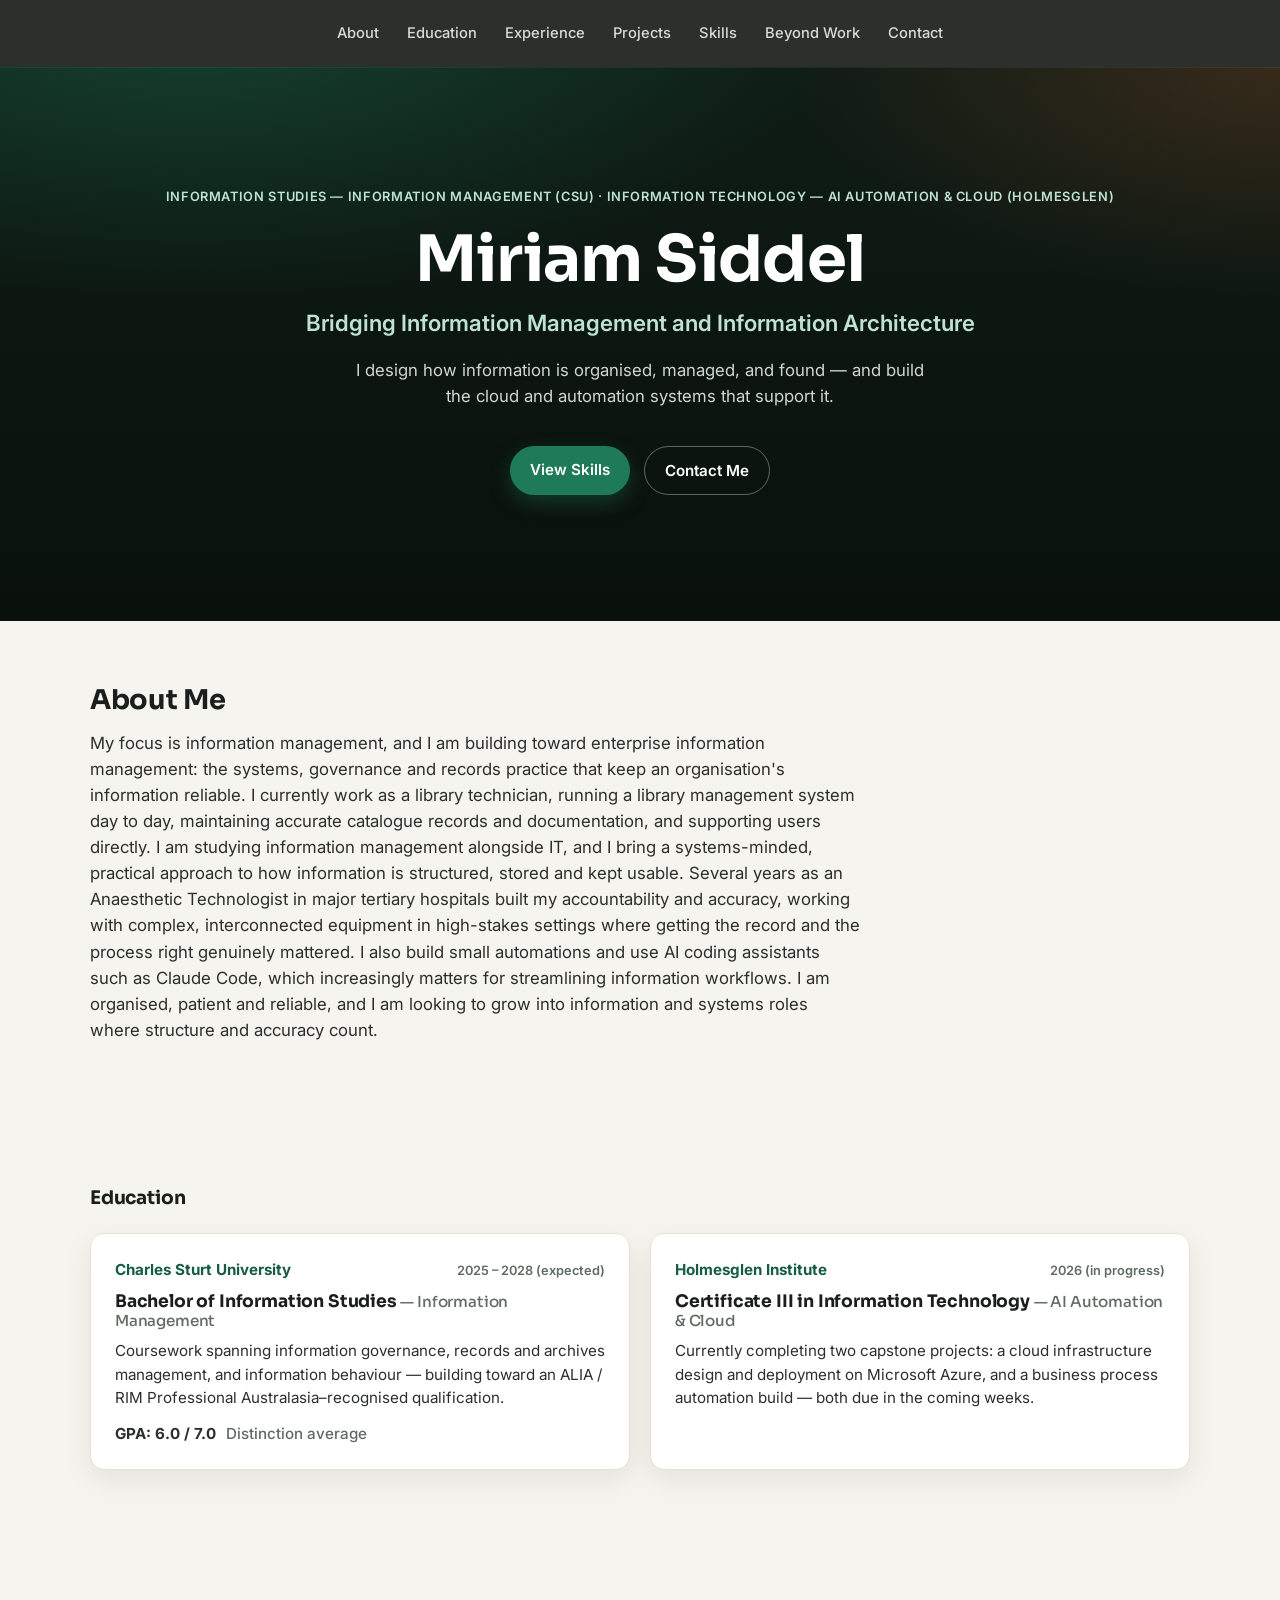
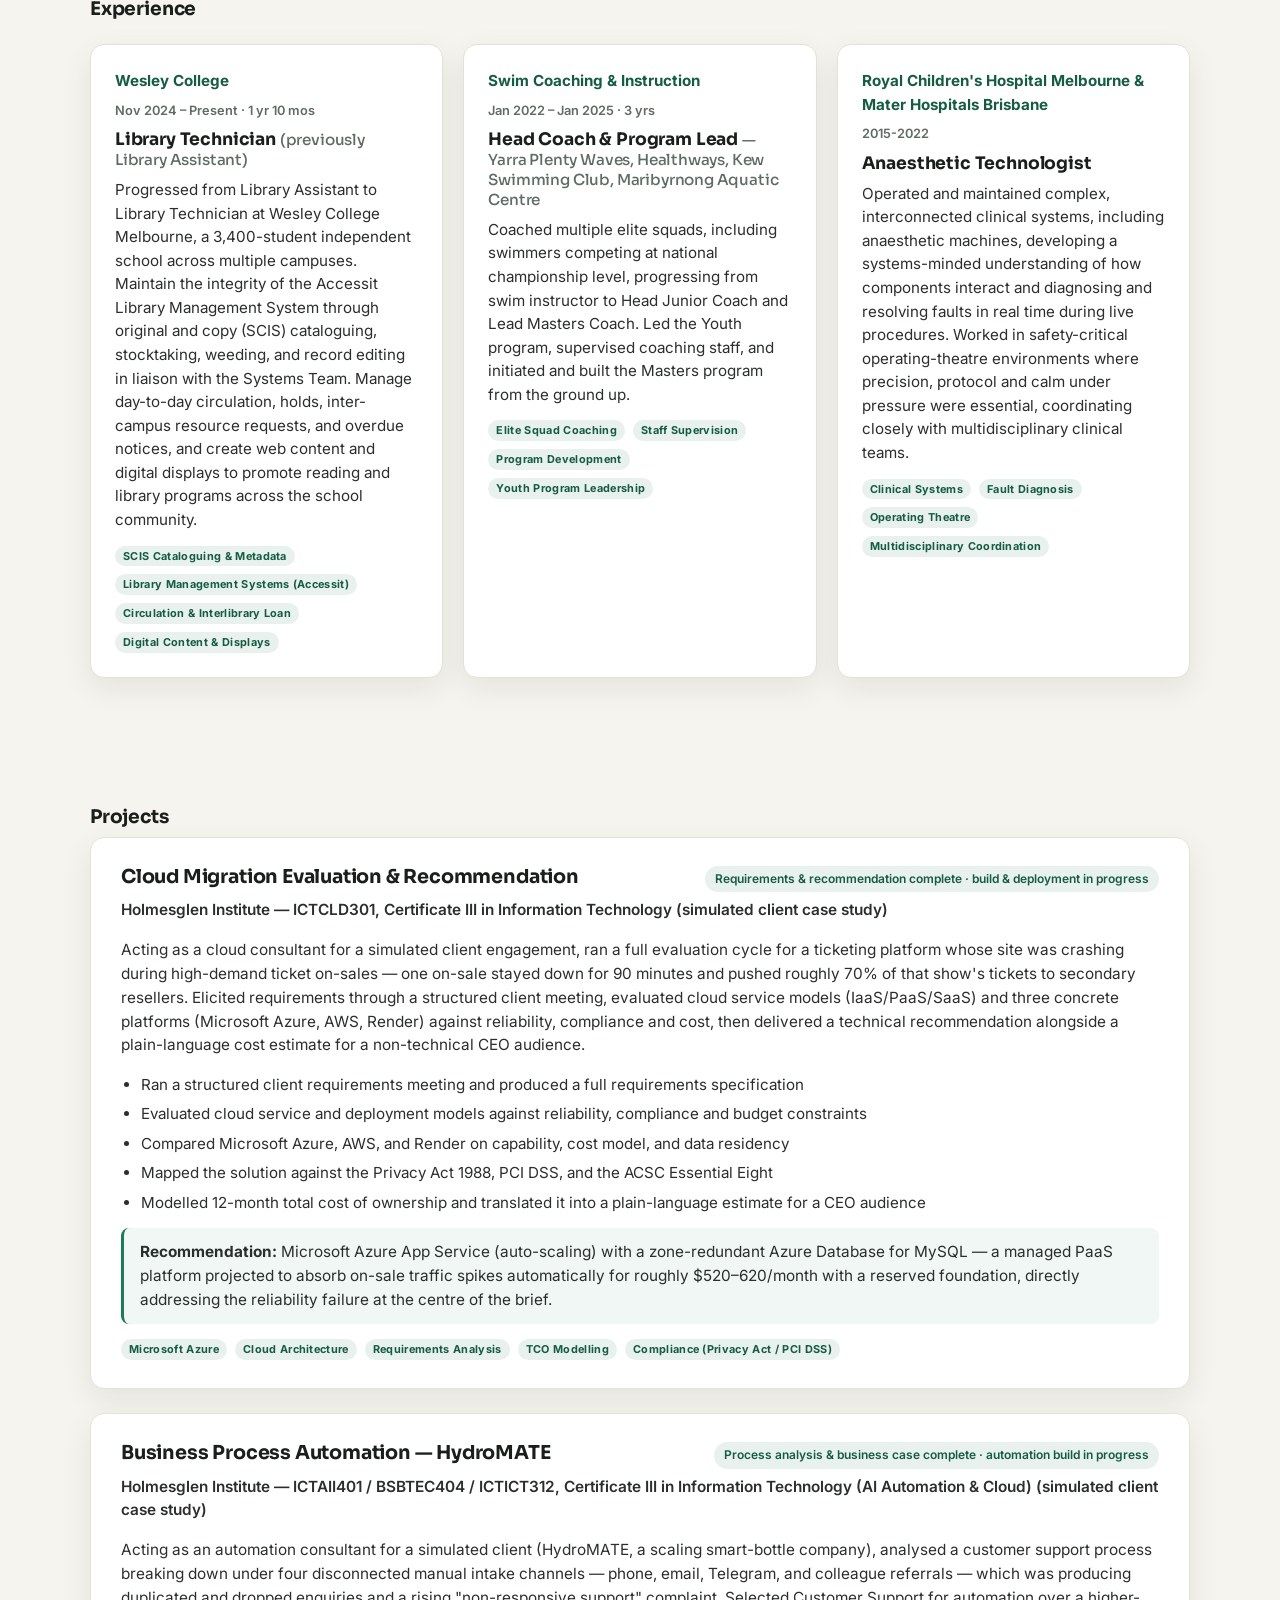
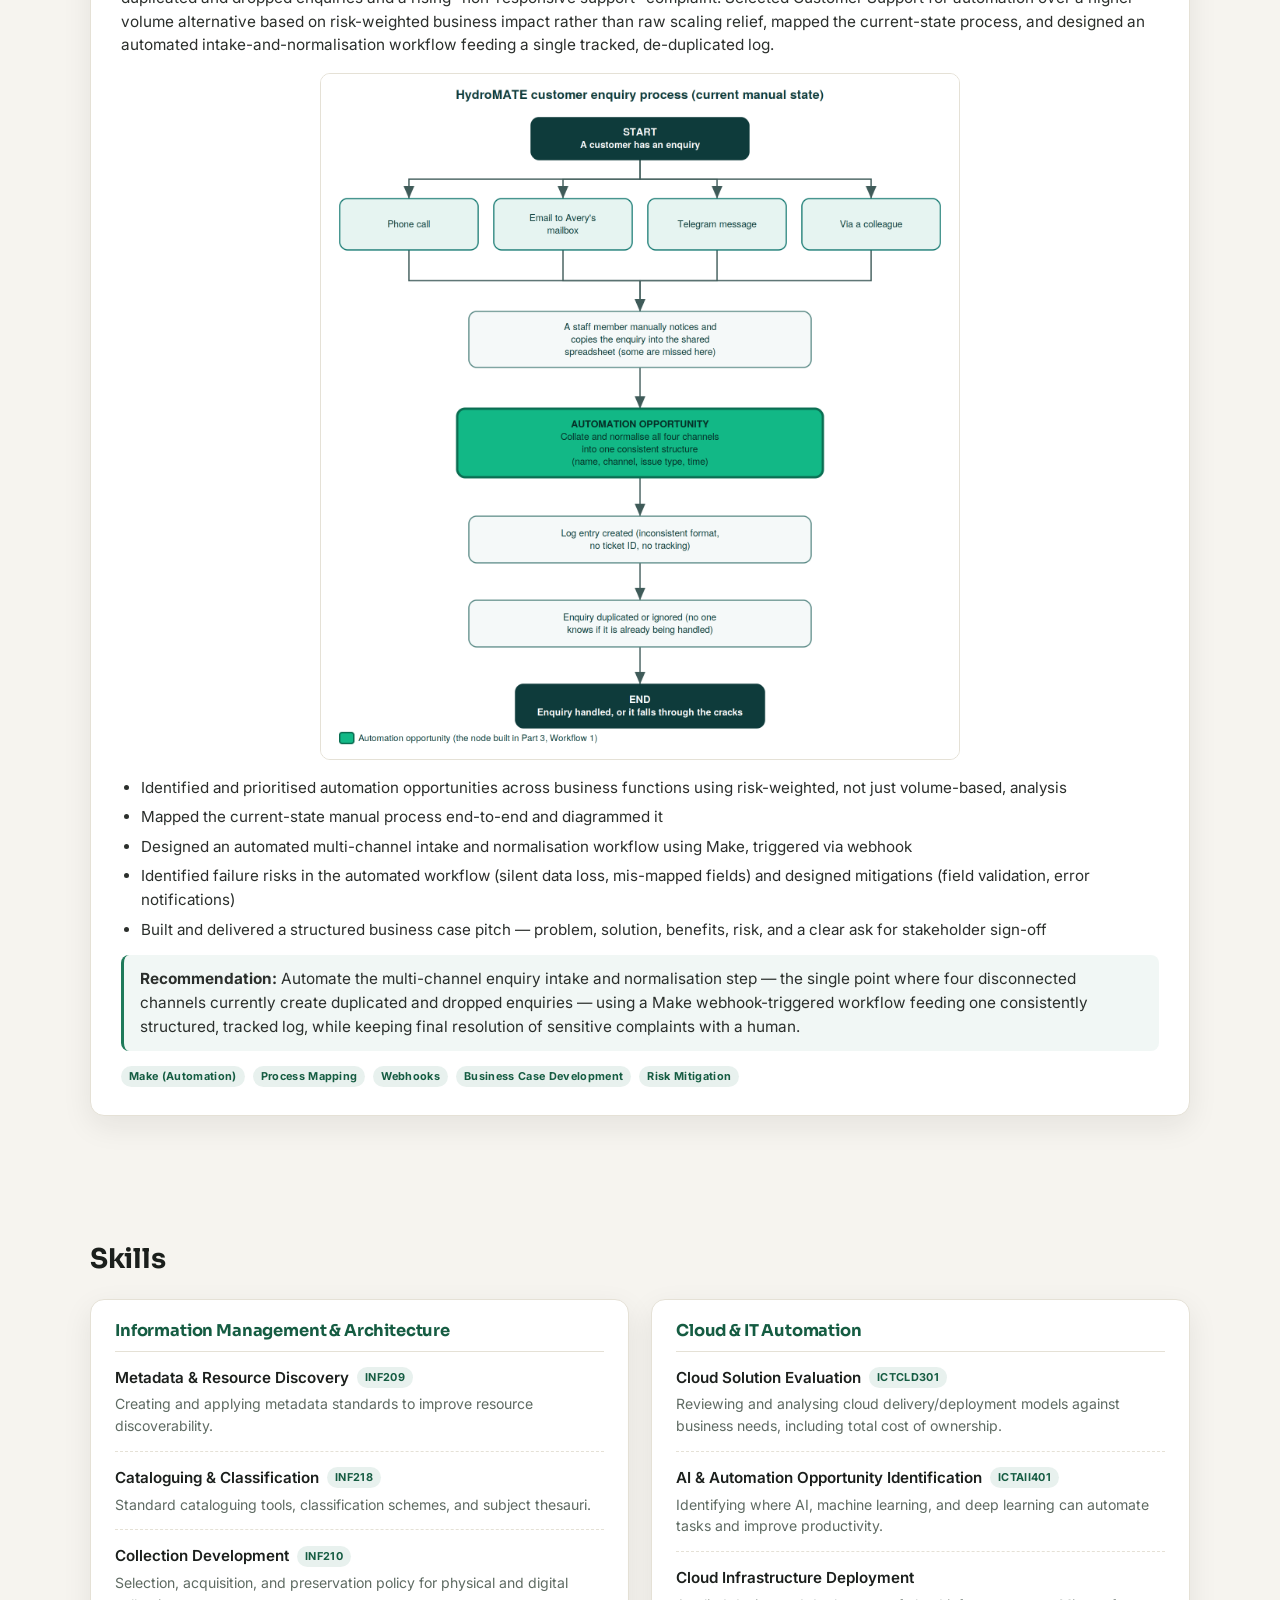
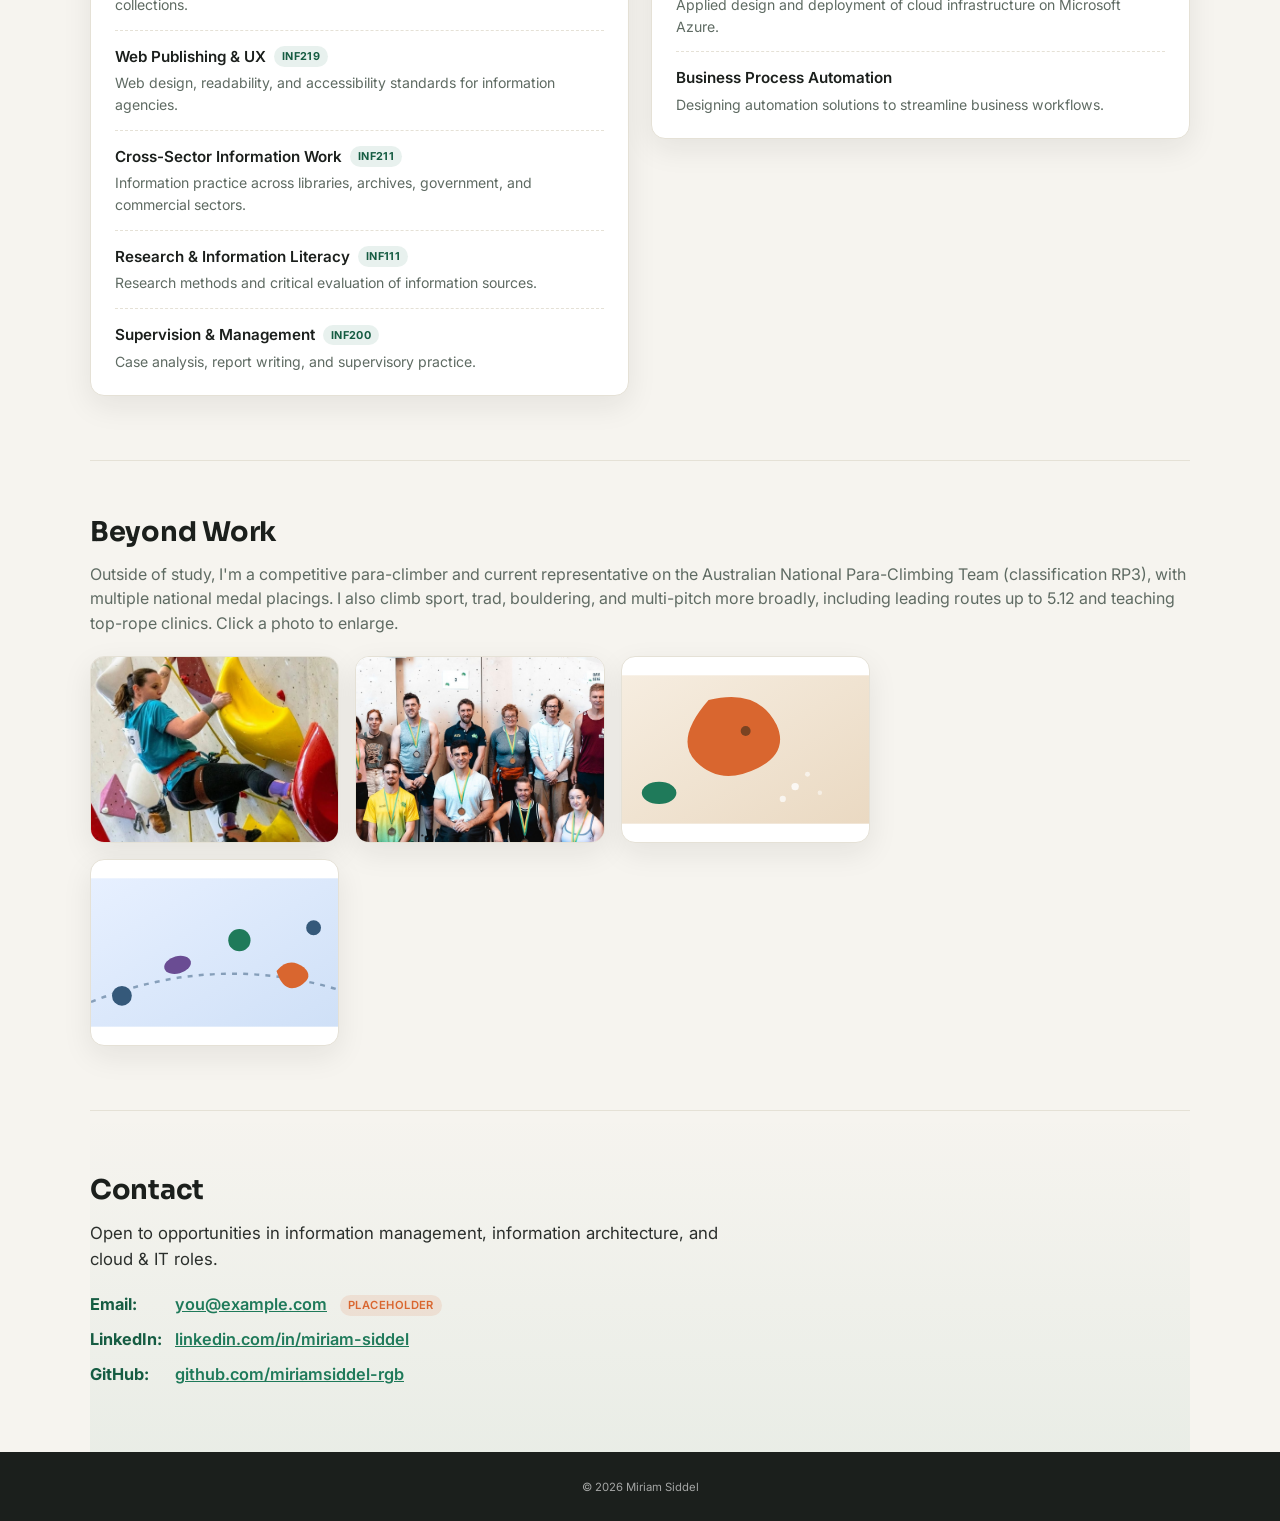
==== im/index.html @ 6bdd6240 "Redesign Skills section into a card/column layout Shared CSS (assets/styles.css) change, applied aut" ====
<!doctype html>
<html lang="en">
<head>
  <meta charset="utf-8" />
  <meta name="viewport" content="width=device-width,initial-scale=1" />
  <meta name="description" content="Miriam Siddel — Information Management and Cloud & AI Automation. Bridging information architecture with cloud and automation systems." />
  <title>Miriam Siddel — Information Management & Cloud/AI</title>
  <link rel="preconnect" href="https://fonts.googleapis.com">
  <link rel="preconnect" href="https://fonts.gstatic.com" crossorigin>
  <link href="https://fonts.googleapis.com/css2?family=Inter:wght@400;500;600;700&family=Sora:wght@600;700&display=swap" rel="stylesheet">
  <link rel="stylesheet" href="../assets/styles.css">
</head>
<body>
  <header class="site-header">
    <div class="container">
      <nav class="nav">
        <a href="#about">About</a>
        <a href="#education">Education</a>
        <a href="#experience">Experience</a>
        <a href="#projects">Projects</a>
        <a href="#skills">Skills</a>
        <a href="#beyond-work">Beyond Work</a>
        <a href="#contact">Contact</a>
      </nav>
    </div>
  </header>

  <main>
    <section class="hero">
      <div class="container hero-inner">
        <span class="eyebrow">Information Studies — Information Management (CSU) · Information Technology — AI Automation & Cloud (Holmesglen)</span>
        <h1 class="hero-name">Miriam Siddel</h1>
        <p class="hero-tagline">Bridging Information Management and Information Architecture</p>
        <p class="hero-desc">I design how information is organised, managed, and found — and build the cloud and automation systems that support it.</p>
        <p class="cta-row">
          <a class="btn" href="#skills">View Skills</a>
          <a class="btn ghost" href="#contact">Contact Me</a>
        </p>
      </div>
    </section>

    <section id="about" class="container about">
      <h3>About Me</h3>
      <p>My focus is information management, and I am building toward enterprise information management: the systems, governance and records practice that keep an organisation's information reliable. I currently work as a library technician, running a library management system day to day, maintaining accurate catalogue records and documentation, and supporting users directly. I am studying information management alongside IT, and I bring a systems-minded, practical approach to how information is structured, stored and kept usable. Several years as an Anaesthetic Technologist in major tertiary hospitals built my accountability and accuracy, working with complex, interconnected equipment in high-stakes settings where getting the record and the process right genuinely mattered. I also build small automations and use AI coding assistants such as Claude Code, which increasingly matters for streamlining information workflows. I am organised, patient and reliable, and I am looking to grow into information and systems roles where structure and accuracy count.</p>
    </section>

    <section id="education" class="container education">
      <h3>Education</h3>
      <div class="education-grid">
        <article class="edu-card">
          <div class="edu-meta">
            <span class="edu-org">Charles Sturt University</span>
            <span class="edu-dates">2025 – 2028 (expected)</span>
          </div>
          <h4>Bachelor of Information Studies <span class="edu-spec">— Information Management</span></h4>
          <p>Coursework spanning information governance, records and archives management, and information behaviour — building toward an ALIA / RIM Professional Australasia–recognised qualification.</p>
          <p class="edu-gpa">GPA: 6.0 / 7.0 <span class="edu-gpa-label">Distinction average</span></p>
        </article>
        <article class="edu-card">
          <div class="edu-meta">
            <span class="edu-org">Holmesglen Institute</span>
            <span class="edu-dates">2026 (in progress)</span>
          </div>
          <h4>Certificate III in Information Technology <span class="edu-spec">— AI Automation & Cloud</span></h4>
          <p>Currently completing two capstone projects: a cloud infrastructure design and deployment on Microsoft Azure, and a business process automation build — both due in the coming weeks.</p>
        </article>
      </div>
    </section>

    <section id="experience" class="container experience">
      <h3>Experience</h3>
      <div class="education-grid">
        <article class="edu-card">
          <div class="edu-meta">
            <span class="edu-org">Wesley College</span>
            <span class="edu-dates">Nov 2024 – Present · 1 yr 10 mos</span>
          </div>
          <h4>Library Technician <span class="edu-spec">(previously Library Assistant)</span></h4>
          <p>Progressed from Library Assistant to Library Technician at Wesley College Melbourne, a 3,400-student independent school across multiple campuses. Maintain the integrity of the Accessit Library Management System through original and copy (SCIS) cataloguing, stocktaking, weeding, and record editing in liaison with the Systems Team. Manage day-to-day circulation, holds, inter-campus resource requests, and overdue notices, and create web content and digital displays to promote reading and library programs across the school community.</p>
          <div class="exp-tags">
            <span class="unit-tag">SCIS Cataloguing & Metadata</span>
            <span class="unit-tag">Library Management Systems (Accessit)</span>
            <span class="unit-tag">Circulation & Interlibrary Loan</span>
            <span class="unit-tag">Digital Content & Displays</span>
          </div>
        </article>
        <article class="edu-card">
          <div class="edu-meta">
            <span class="edu-org">Swim Coaching & Instruction</span>
            <span class="edu-dates">Jan 2022 – Jan 2025 · 3 yrs</span>
          </div>
          <h4>Head Coach & Program Lead <span class="edu-spec">— Yarra Plenty Waves, Healthways, Kew Swimming Club, Maribyrnong Aquatic Centre</span></h4>
          <p>Coached multiple elite squads, including swimmers competing at national championship level, progressing from swim instructor to Head Junior Coach and Lead Masters Coach. Led the Youth program, supervised coaching staff, and initiated and built the Masters program from the ground up.</p>
          <div class="exp-tags">
            <span class="unit-tag">Elite Squad Coaching</span>
            <span class="unit-tag">Staff Supervision</span>
            <span class="unit-tag">Program Development</span>
            <span class="unit-tag">Youth Program Leadership</span>
          </div>
        </article>
        <article class="edu-card">
          <div class="edu-meta">
            <span class="edu-org">Royal Children's Hospital Melbourne & Mater Hospitals Brisbane</span>
            <span class="edu-dates">2015-2022</span>
          </div>
          <h4>Anaesthetic Technologist</h4>
          <p>Operated and maintained complex, interconnected clinical systems, including anaesthetic machines, developing a systems-minded understanding of how components interact and diagnosing and resolving faults in real time during live procedures. Worked in safety-critical operating-theatre environments where precision, protocol and calm under pressure were essential, coordinating closely with multidisciplinary clinical teams.</p>
          <div class="exp-tags">
            <span class="unit-tag">Clinical Systems</span>
            <span class="unit-tag">Fault Diagnosis</span>
            <span class="unit-tag">Operating Theatre</span>
            <span class="unit-tag">Multidisciplinary Coordination</span>
          </div>
        </article>
      </div>
    </section>

    <section id="projects" class="container projects">
      <h3>Projects</h3>
      <div class="project-card">
        <div class="project-header">
          <h4>Cloud Migration Evaluation & Recommendation</h4>
          <span class="project-status">Requirements & recommendation complete · build & deployment in progress</span>
        </div>
        <p class="project-context">Holmesglen Institute — ICTCLD301, Certificate III in Information Technology (simulated client case study)</p>
        <p>Acting as a cloud consultant for a simulated client engagement, ran a full evaluation cycle for a ticketing platform whose site was crashing during high-demand ticket on-sales — one on-sale stayed down for 90 minutes and pushed roughly 70% of that show's tickets to secondary resellers. Elicited requirements through a structured client meeting, evaluated cloud service models (IaaS/PaaS/SaaS) and three concrete platforms (Microsoft Azure, AWS, Render) against reliability, compliance and cost, then delivered a technical recommendation alongside a plain-language cost estimate for a non-technical CEO audience.</p>
        <ul class="project-points">
          <li>Ran a structured client requirements meeting and produced a full requirements specification</li>
          <li>Evaluated cloud service and deployment models against reliability, compliance and budget constraints</li>
          <li>Compared Microsoft Azure, AWS, and Render on capability, cost model, and data residency</li>
          <li>Mapped the solution against the Privacy Act 1988, PCI DSS, and the ACSC Essential Eight</li>
          <li>Modelled 12-month total cost of ownership and translated it into a plain-language estimate for a CEO audience</li>
        </ul>
        <p class="project-outcome"><strong>Recommendation:</strong> Microsoft Azure App Service (auto-scaling) with a zone-redundant Azure Database for MySQL — a managed PaaS platform projected to absorb on-sale traffic spikes automatically for roughly $520–620/month with a reserved foundation, directly addressing the reliability failure at the centre of the brief.</p>
        <div class="exp-tags">
          <span class="unit-tag">Microsoft Azure</span>
          <span class="unit-tag">Cloud Architecture</span>
          <span class="unit-tag">Requirements Analysis</span>
          <span class="unit-tag">TCO Modelling</span>
          <span class="unit-tag">Compliance (Privacy Act / PCI DSS)</span>
        </div>
      </div>

      <div class="project-card">
        <div class="project-header">
          <h4>Business Process Automation — HydroMATE</h4>
          <span class="project-status">Process analysis & business case complete · automation build in progress</span>
        </div>
        <p class="project-context">Holmesglen Institute — ICTAII401 / BSBTEC404 / ICTICT312, Certificate III in Information Technology (AI Automation & Cloud) (simulated client case study)</p>
        <p>Acting as an automation consultant for a simulated client (HydroMATE, a scaling smart-bottle company), analysed a customer support process breaking down under four disconnected manual intake channels — phone, email, Telegram, and colleague referrals — which was producing duplicated and dropped enquiries and a rising "non-responsive support" complaint. Selected Customer Support for automation over a higher-volume alternative based on risk-weighted business impact rather than raw scaling relief, mapped the current-state process, and designed an automated intake-and-normalisation workflow feeding a single tracked, de-duplicated log.</p>
        <img src="../assets/images/hydromate-diagram.png" alt="HydroMATE customer enquiry process diagram, showing four manual intake channels converging into an automation opportunity for collating and normalising enquiries into one tracked log" class="project-diagram">
        <ul class="project-points">
          <li>Identified and prioritised automation opportunities across business functions using risk-weighted, not just volume-based, analysis</li>
          <li>Mapped the current-state manual process end-to-end and diagrammed it</li>
          <li>Designed an automated multi-channel intake and normalisation workflow using Make, triggered via webhook</li>
          <li>Identified failure risks in the automated workflow (silent data loss, mis-mapped fields) and designed mitigations (field validation, error notifications)</li>
          <li>Built and delivered a structured business case pitch — problem, solution, benefits, risk, and a clear ask for stakeholder sign-off</li>
        </ul>
        <p class="project-outcome"><strong>Recommendation:</strong> Automate the multi-channel enquiry intake and normalisation step — the single point where four disconnected channels currently create duplicated and dropped enquiries — using a Make webhook-triggered workflow feeding one consistently structured, tracked log, while keeping final resolution of sensitive complaints with a human.</p>
        <div class="exp-tags">
          <span class="unit-tag">Make (Automation)</span>
          <span class="unit-tag">Process Mapping</span>
          <span class="unit-tag">Webhooks</span>
          <span class="unit-tag">Business Case Development</span>
          <span class="unit-tag">Risk Mitigation</span>
        </div>
      </div>
    </section>

    <section id="skills" class="container skills">
      <h3>Skills</h3>

      <div class="skills-columns">
        <div class="skills-group">
          <h4>Information Management & Architecture</h4>
          <ul class="skill-grid">
            <li><strong>Metadata & Resource Discovery <span class="unit-tag">INF209</span></strong><span class="skill-desc">Creating and applying metadata standards to improve resource discoverability.</span></li>
            <li><strong>Cataloguing & Classification <span class="unit-tag">INF218</span></strong><span class="skill-desc">Standard cataloguing tools, classification schemes, and subject thesauri.</span></li>
            <li><strong>Collection Development <span class="unit-tag">INF210</span></strong><span class="skill-desc">Selection, acquisition, and preservation policy for physical and digital collections.</span></li>
            <li><strong>Web Publishing & UX <span class="unit-tag">INF219</span></strong><span class="skill-desc">Web design, readability, and accessibility standards for information agencies.</span></li>
            <li><strong>Cross-Sector Information Work <span class="unit-tag">INF211</span></strong><span class="skill-desc">Information practice across libraries, archives, government, and commercial sectors.</span></li>
            <li><strong>Research & Information Literacy <span class="unit-tag">INF111</span></strong><span class="skill-desc">Research methods and critical evaluation of information sources.</span></li>
            <li><strong>Supervision & Management <span class="unit-tag">INF200</span></strong><span class="skill-desc">Case analysis, report writing, and supervisory practice.</span></li>
          </ul>
        </div>

        <div class="skills-group">
          <h4>Cloud & IT Automation</h4>
          <ul class="skill-grid">
            <li><strong>Cloud Solution Evaluation <span class="unit-tag">ICTCLD301</span></strong><span class="skill-desc">Reviewing and analysing cloud delivery/deployment models against business needs, including total cost of ownership.</span></li>
            <li><strong>AI & Automation Opportunity Identification <span class="unit-tag">ICTAII401</span></strong><span class="skill-desc">Identifying where AI, machine learning, and deep learning can automate tasks and improve productivity.</span></li>
            <li><strong>Cloud Infrastructure Deployment</strong><span class="skill-desc">Applied design and deployment of cloud infrastructure on Microsoft Azure.</span></li>
            <li><strong>Business Process Automation</strong><span class="skill-desc">Designing automation solutions to streamline business workflows.</span></li>
          </ul>
        </div>
      </div>
    </section>

    <section id="beyond-work" class="container gallery">
      <h3>Beyond Work</h3>
      <p>Outside of study, I'm a competitive para-climber and current representative on the Australian National Para-Climbing Team (classification RP3), with multiple national medal placings. I also climb sport, trad, bouldering, and multi-pitch more broadly, including leading routes up to 5.12 and teaching top-rope clinics. Click a photo to enlarge.</p>
      <div class="grid">
        <button class="photo" data-src="../assets/images/1.jpg" aria-label="Climber reaching for a yellow hold on a competition wall">
          <svg viewBox="0 0 200 120" xmlns="http://www.w3.org/2000/svg">
            <defs><linearGradient id="g1" x1="0" y1="0" x2="1" y2="1"><stop offset="0" stop-color="#eef3ee"/><stop offset="1" stop-color="#d8e6de"/></linearGradient></defs>
            <rect width="200" height="120" fill="url(#g1)"/>
            <path d="M0 0 L60 120 M40 0 L100 120 M80 0 L140 120 M120 0 L180 120 M160 0 L200 100" stroke="#c3d3c9" stroke-width="1" opacity="0.6"/>
            <circle cx="40" cy="30" r="9" fill="#1f7a5a"/>
            <ellipse cx="90" cy="55" rx="12" ry="8" fill="#d9662f" transform="rotate(20 90 55)"/>
            <circle cx="140" cy="35" r="7" fill="#2b6b3f"/>
            <path d="M60 90 q10 -14 24 -4 q10 8 -2 16 q-14 8 -22 -12z" fill="#e0a339"/>
            <circle cx="170" cy="80" r="10" fill="#1f7a5a"/>
            <ellipse cx="30" cy="90" rx="10" ry="7" fill="#7a5a3c"/>
          </svg>
        </button>
        <button class="photo" data-src="../assets/images/2.jpg" aria-label="Group photo of medalists at a climbing competition">
          <svg viewBox="0 0 200 120" xmlns="http://www.w3.org/2000/svg">
            <defs><linearGradient id="g2" x1="0" y1="0" x2="0" y2="1"><stop offset="0" stop-color="#22201b"/><stop offset="1" stop-color="#12241c"/></linearGradient></defs>
            <rect width="200" height="120" fill="url(#g2)"/>
            <circle cx="150" cy="25" r="8" fill="#d9662f"/>
            <circle cx="60" cy="95" r="7" fill="#1f7a5a"/>
            <circle cx="120" cy="80" r="6" fill="#e0a339"/>
            <g fill="none" stroke="#f4f1ea" stroke-width="5" stroke-linecap="round" stroke-linejoin="round">
              <circle cx="95" cy="45" r="7" fill="#f4f1ea" stroke="none"/>
              <path d="M95 52 L92 72"/>
              <path d="M92 72 L78 100"/>
              <path d="M92 72 L108 92"/>
              <path d="M93 58 L150 30"/>
              <path d="M93 62 L60 95"/>
            </g>
          </svg>
        </button>
        <button class="photo" data-src="../assets/images/3.jpg" aria-label="Close-up of a climbing hold with chalk">
          <svg viewBox="0 0 200 120" xmlns="http://www.w3.org/2000/svg">
            <defs><linearGradient id="g3" x1="0" y1="0" x2="1" y2="1"><stop offset="0" stop-color="#f6ede0"/><stop offset="1" stop-color="#ead9c2"/></linearGradient></defs>
            <rect width="200" height="120" fill="url(#g3)"/>
            <path d="M70 20 q40 -10 55 20 q10 22 -15 35 q-30 15 -50 -5 q-18 -18 10 -50z" fill="#d9662f"/>
            <circle cx="100" cy="45" r="4" fill="#7a4322"/>
            <circle cx="140" cy="90" r="3" fill="#fff" opacity="0.8"/>
            <circle cx="150" cy="80" r="2" fill="#fff" opacity="0.6"/>
            <circle cx="130" cy="100" r="2.5" fill="#fff" opacity="0.7"/>
            <circle cx="160" cy="95" r="1.8" fill="#fff" opacity="0.5"/>
            <ellipse cx="30" cy="95" rx="14" ry="9" fill="#1f7a5a"/>
          </svg>
        </button>
        <button class="photo" data-src="../assets/images/4.jpg" aria-label="Overhang wall with a marked route">
          <svg viewBox="0 0 200 120" xmlns="http://www.w3.org/2000/svg">
            <defs><linearGradient id="g4" x1="0" y1="0" x2="1" y2="1"><stop offset="0" stop-color="#e7f0ff"/><stop offset="1" stop-color="#cfe0f7"/></linearGradient></defs>
            <rect width="200" height="120" fill="url(#g4)"/>
            <path d="M0 100 Q100 60 200 90" stroke="#35597a" stroke-width="2" fill="none" stroke-dasharray="4 5" opacity="0.5"/>
            <circle cx="25" cy="95" r="8" fill="#35597a"/>
            <ellipse cx="70" cy="70" rx="11" ry="7" fill="#6a4c93" transform="rotate(-15 70 70)"/>
            <circle cx="120" cy="50" r="9" fill="#1f7a5a"/>
            <path d="M150 75 q10 -12 22 -3 q9 8 -3 15 q-13 7 -19 -12z" fill="#d9662f"/>
            <circle cx="180" cy="40" r="6" fill="#35597a"/>
          </svg>
        </button>
      </div>
    </section>

    <div id="modal" class="modal" aria-hidden="true">
      <div class="modal-inner">
        <button id="modalClose" class="modal-close">×</button>
        <img id="modalImage" src="" alt="Enlarged photo">
        <div id="modalArt" class="modal-art"></div>
      </div>
    </div>

    <section id="contact" class="container contact">
      <h3>Contact</h3>
      <p>Open to opportunities in information management, information architecture, and cloud & IT roles.</p>
      <ul class="contact-list">
        <li><strong>Email:</strong> <a href="mailto:you@example.com">you@example.com</a> <span class="placeholder-tag">placeholder</span></li>
        <li><strong>LinkedIn:</strong> <a href="https://www.linkedin.com/in/miriam-siddel-939139266/" target="_blank" rel="noopener">linkedin.com/in/miriam-siddel</a></li>
        <li><strong>GitHub:</strong> <a href="https://github.com/miriamsiddel-rgb" target="_blank" rel="noopener">github.com/miriamsiddel-rgb</a></li>
      </ul>
    </section>
  </main>

  <footer class="site-footer">
    <div class="container">
      <small>© <span id="year"></span> Miriam Siddel</small>
    </div>
  </footer>

  <script src="../script.js"></script>
</body>
</html>
---- assets/styles.css ----
:root{
  --bg:#f6f4ef;
  --ink:#1b1f1c;
  --muted:#5f6b63;
  --accent:#1f7a5a;
  --accent-dark:#155c42;
  --rust:#d9662f;
  --card:#ffffff;
  --border:#e5e1d6;
  --max:1100px;
  --radius:14px;
  --shadow:0 10px 30px rgba(20,30,25,0.08);
  --shadow-lg:0 20px 50px rgba(20,30,25,0.16);
}

*{box-sizing:border-box}
html{scroll-behavior:smooth}
html,body{height:100%}
body{
  font-family:'Inter',system-ui,-apple-system,'Segoe UI',Roboto,Arial,sans-serif;
  margin:0;
  background:var(--bg);
  color:var(--ink);
  line-height:1.55;
  -webkit-font-smoothing:antialiased;
  -moz-osx-font-smoothing:grayscale;
}
h1,h2,h3,h4{font-family:'Sora','Inter',system-ui,sans-serif;line-height:1.15;letter-spacing:-0.01em;margin:0 0 .5em}
p{margin:0 0 1em}
a{color:var(--accent)}
.container{max-width:var(--max);margin:0 auto;padding:0 24px}

/* Header */
.site-header{
  position:sticky;top:0;z-index:40;
  background:rgba(27,31,28,0.92);
  backdrop-filter:blur(8px);
  box-shadow:0 1px 0 rgba(255,255,255,0.06);
}
.site-header .container{display:flex;align-items:center;justify-content:center;padding-top:14px;padding-bottom:14px;flex-wrap:wrap;gap:10px}
.nav{display:flex;flex-wrap:wrap;gap:4px;justify-content:center}
.nav a{
  color:rgba(255,255,255,0.82);text-decoration:none;
  font-size:.92rem;font-weight:500;padding:8px 12px;border-radius:8px;
  transition:background .15s ease,color .15s ease;
}
.nav a:hover{background:rgba(255,255,255,0.1);color:#fff}

/* Hero */
.hero{
  position:relative;overflow:hidden;padding:120px 0 110px;
  background-color:#12241c;
  background-image:
    radial-gradient(1100px 480px at 15% -10%, rgba(31,122,90,0.4), transparent 60%),
    radial-gradient(900px 420px at 100% 0%, rgba(217,102,47,0.2), transparent 55%),
    linear-gradient(180deg, rgba(8,12,9,0.35) 0%, rgba(8,12,9,0.8) 100%),
    url('assets/images/hero.jpg');
  background-size:cover,cover,cover,cover;
  background-position:center,center,center,center 15%;
  background-repeat:no-repeat;
}
.hero-inner{
  position:relative;z-index:2;display:flex;flex-direction:column;align-items:center;
  gap:10px;max-width:720px;margin:0 auto;text-align:center;
}
.eyebrow{
  display:inline-flex;align-items:center;gap:8px;white-space:nowrap;
  color:#bfe3d3;font-size:.8rem;font-weight:600;letter-spacing:.05em;text-transform:uppercase;
}
.hero-name{margin:6px 0 0;font-size:2.8rem;color:#fff;font-weight:700}
.hero-tagline{margin:0;font-size:1.2rem;color:#bfe3d3;font-weight:600}
.hero-desc{color:rgba(255,255,255,0.82);font-size:1.05rem;max-width:52ch;margin-top:6px}
.cta-row{display:flex;gap:14px;flex-wrap:wrap;justify-content:center;margin-top:10px}
.btn{
  display:inline-block;padding:12px 20px;background:var(--accent);color:#fff;
  border-radius:999px;text-decoration:none;font-weight:600;font-size:.95rem;
  box-shadow:0 8px 20px rgba(31,122,90,0.35);
  transition:transform .18s ease,box-shadow .18s ease,background .18s ease;
}
.btn:hover{transform:translateY(-2px);box-shadow:0 12px 28px rgba(31,122,90,0.4);background:var(--accent-dark)}
.btn.ghost{background:transparent;color:#fff;border:1px solid rgba(255,255,255,0.35);box-shadow:none}
.btn.ghost:hover{background:rgba(255,255,255,0.1);border-color:rgba(255,255,255,0.55)}

/* Sections */
.about,.skills,.gallery,.contact{padding:64px 0}
.about h3,.skills h3,.gallery h3,.contact h3{font-size:1.7rem}
.section-lede{color:var(--muted);max-width:60ch}

.about p{font-size:1.05rem;color:#2b2f2c;max-width:70ch}

/* Education */
.education{padding:64px 0}
.education-grid{display:grid;grid-template-columns:repeat(auto-fit,minmax(280px,1fr));gap:20px;margin-top:24px}
.edu-card{
  background:var(--card);border:1px solid var(--border);border-radius:var(--radius);
  padding:24px;box-shadow:var(--shadow);
  transition:transform .18s ease,box-shadow .18s ease;
}
.edu-card:hover{transform:translateY(-3px);box-shadow:var(--shadow-lg)}
.edu-meta{display:flex;justify-content:space-between;align-items:baseline;flex-wrap:wrap;gap:8px;margin-bottom:10px}
.edu-org{font-weight:700;color:var(--accent-dark);font-size:.95rem}
.edu-dates{font-size:.8rem;color:var(--muted);font-weight:600;white-space:nowrap}
.edu-card h4{font-size:1.08rem;margin-bottom:8px}
.edu-spec{font-weight:500;color:var(--muted);font-size:.95rem}
.edu-card p{margin:0;color:#2b2f2c;font-size:.95rem}
.edu-gpa{margin-top:12px !important;font-weight:700;color:var(--accent-dark);font-size:.9rem}
.edu-gpa-label{font-weight:500;color:var(--muted);text-transform:none;margin-left:6px}

/* Experience */
.experience{padding:64px 0}
.exp-tags{display:flex;flex-wrap:wrap;gap:8px;margin-top:14px}

/* Projects */
.projects{padding:64px 0}
.project-card{
  background:var(--card);border:1px solid var(--border);border-radius:var(--radius);
  padding:28px 30px;box-shadow:var(--shadow);
}
.project-card + .project-card{margin-top:24px}
.project-diagram{
  display:block;width:100%;max-width:640px;margin:16px auto;
  border:1px solid var(--border);border-radius:10px;
}
.project-header{display:flex;flex-wrap:wrap;justify-content:space-between;align-items:baseline;gap:10px;margin-bottom:6px}
.project-header h4{margin:0;font-size:1.2rem}
.project-status{
  font-size:.75rem;font-weight:600;color:var(--accent-dark);
  background:rgba(31,122,90,0.1);padding:4px 10px;border-radius:999px;white-space:nowrap;
}
.project-context{color:var(--muted);font-size:.85rem;font-weight:600;margin-bottom:16px}
.project-card p{color:#2b2f2c;font-size:.96rem}
.project-points{margin:14px 0;padding-left:20px;color:#2b2f2c;font-size:.95rem;display:flex;flex-direction:column;gap:6px}
.project-outcome{
  background:rgba(31,122,90,0.06);border-left:3px solid var(--accent);
  padding:12px 16px;border-radius:8px;font-size:.95rem;
}

/* Skills */
.skills-columns{
  display:grid;grid-template-columns:repeat(auto-fit,minmax(260px,1fr));
  gap:22px;margin-top:24px;align-items:start;
}
.skills-group{
  margin:0;background:var(--card);border:1px solid var(--border);border-radius:var(--radius);
  padding:22px 24px;box-shadow:var(--shadow);
}
.skills-group h4{font-size:1.02rem;color:var(--accent-dark);margin:0 0 14px;padding-bottom:10px;border-bottom:1px solid var(--border)}
.skill-grid{list-style:none;padding:0;margin:0;display:flex;flex-direction:column;gap:14px}
.skill-grid li{padding:0}
.skill-grid li + li{padding-top:14px;border-top:1px dashed var(--border)}
.skill-grid strong{display:flex;align-items:center;flex-wrap:wrap;gap:8px;color:var(--ink);font-size:.95rem;font-weight:600}
.skill-desc{display:block;margin-top:4px;color:var(--muted);font-size:.88rem}
.sub-skills{list-style:none;margin:6px 0 0;padding:0;display:flex;flex-direction:column;gap:3px}
.sub-skills li{
  font-size:.85rem;color:var(--muted);padding-left:14px;position:relative;
  border:0 !important;padding-top:0 !important;
}
.sub-skills li::before{content:"•";position:absolute;left:0;color:var(--accent)}
.unit-tag{
  font-size:.68rem;font-weight:700;letter-spacing:.03em;color:var(--accent-dark);
  background:rgba(31,122,90,0.1);padding:2px 8px;border-radius:999px;
}

/* Gallery / Beyond Work */
.gallery p{color:var(--muted)}
#beyond-work{padding-top:56px;padding-bottom:64px;border-top:1px solid var(--border)}
#beyond-work .grid{max-width:780px}
.grid{display:grid;grid-template-columns:repeat(auto-fit,minmax(200px,1fr));gap:16px;margin-top:20px}
.photo{
  background:var(--card);border:1px solid var(--border);padding:0;
  aspect-ratio:4/3;display:block;width:100%;cursor:pointer;
  border-radius:var(--radius);box-shadow:var(--shadow);overflow:hidden;
  transition:transform .2s ease,box-shadow .2s ease;
}
.photo:hover{transform:translateY(-4px) scale(1.01);box-shadow:var(--shadow-lg)}
.photo svg{width:100%;height:100%;display:block}
.photo-thumb{width:100%;height:100%;display:block;object-fit:cover}

/* Modal */
.modal{position:fixed;inset:0;display:none;align-items:center;justify-content:center;background:rgba(10,12,10,0.78);z-index:120}
.modal[aria-hidden="false"]{display:flex}
.modal-inner{background:transparent;padding:12px;border-radius:10px;max-width:92%;max-height:92%;display:flex;align-items:center;justify-content:center;position:relative}
.modal img{max-width:100%;max-height:78vh;border-radius:10px;box-shadow:0 20px 60px rgba(0,0,0,0.5)}
.modal-art{display:none}
.modal-art svg{width:min(80vw,640px);height:auto;display:block;border-radius:14px;box-shadow:0 20px 60px rgba(0,0,0,0.5)}
.modal-close{
  position:absolute;top:-14px;right:-14px;background:var(--ink);border:0;color:#fff;
  font-size:20px;width:36px;height:36px;border-radius:50%;cursor:pointer;
  display:flex;align-items:center;justify-content:center;box-shadow:0 6px 16px rgba(0,0,0,0.35);
}

/* Contact */
.contact{
  background:linear-gradient(180deg, transparent, rgba(31,122,90,0.06));
  border-top:1px solid var(--border);
}
.contact p{font-size:1.05rem;color:#2b2f2c;max-width:60ch}
.contact a{font-weight:600}
.contact-list{list-style:none;padding:0;margin:20px 0 0;display:flex;flex-direction:column;gap:10px}
.contact-list li{font-size:1.02rem;color:#2b2f2c}
.contact-list strong{display:inline-block;min-width:80px;color:var(--accent-dark)}
.placeholder-tag{
  display:inline-block;margin-left:8px;font-size:.7rem;font-weight:600;text-transform:uppercase;
  letter-spacing:.04em;color:var(--rust);background:rgba(217,102,47,0.12);
  padding:2px 8px;border-radius:999px;vertical-align:middle;
}

/* Footer */
.site-footer{padding:24px 0;background:var(--ink);color:rgba(255,255,255,0.6)}
.site-footer .container{text-align:center;font-size:.85rem}

@media (min-width:700px){
  .hero-name{font-size:4rem}
  .hero-tagline{font-size:1.4rem}
}
@media (max-width:1000px){
  .eyebrow{white-space:normal;display:inline-block;text-align:center;max-width:90%}
}
@media (max-width:640px){
  .site-header .container{justify-content:center;text-align:center}
  .nav{justify-content:center}
  .hero{padding:72px 0 64px}
  .hero-name{font-size:2.2rem}
  .hero-tagline{font-size:1.05rem}
  .about,.skills,.gallery,.contact{padding:48px 0}
}
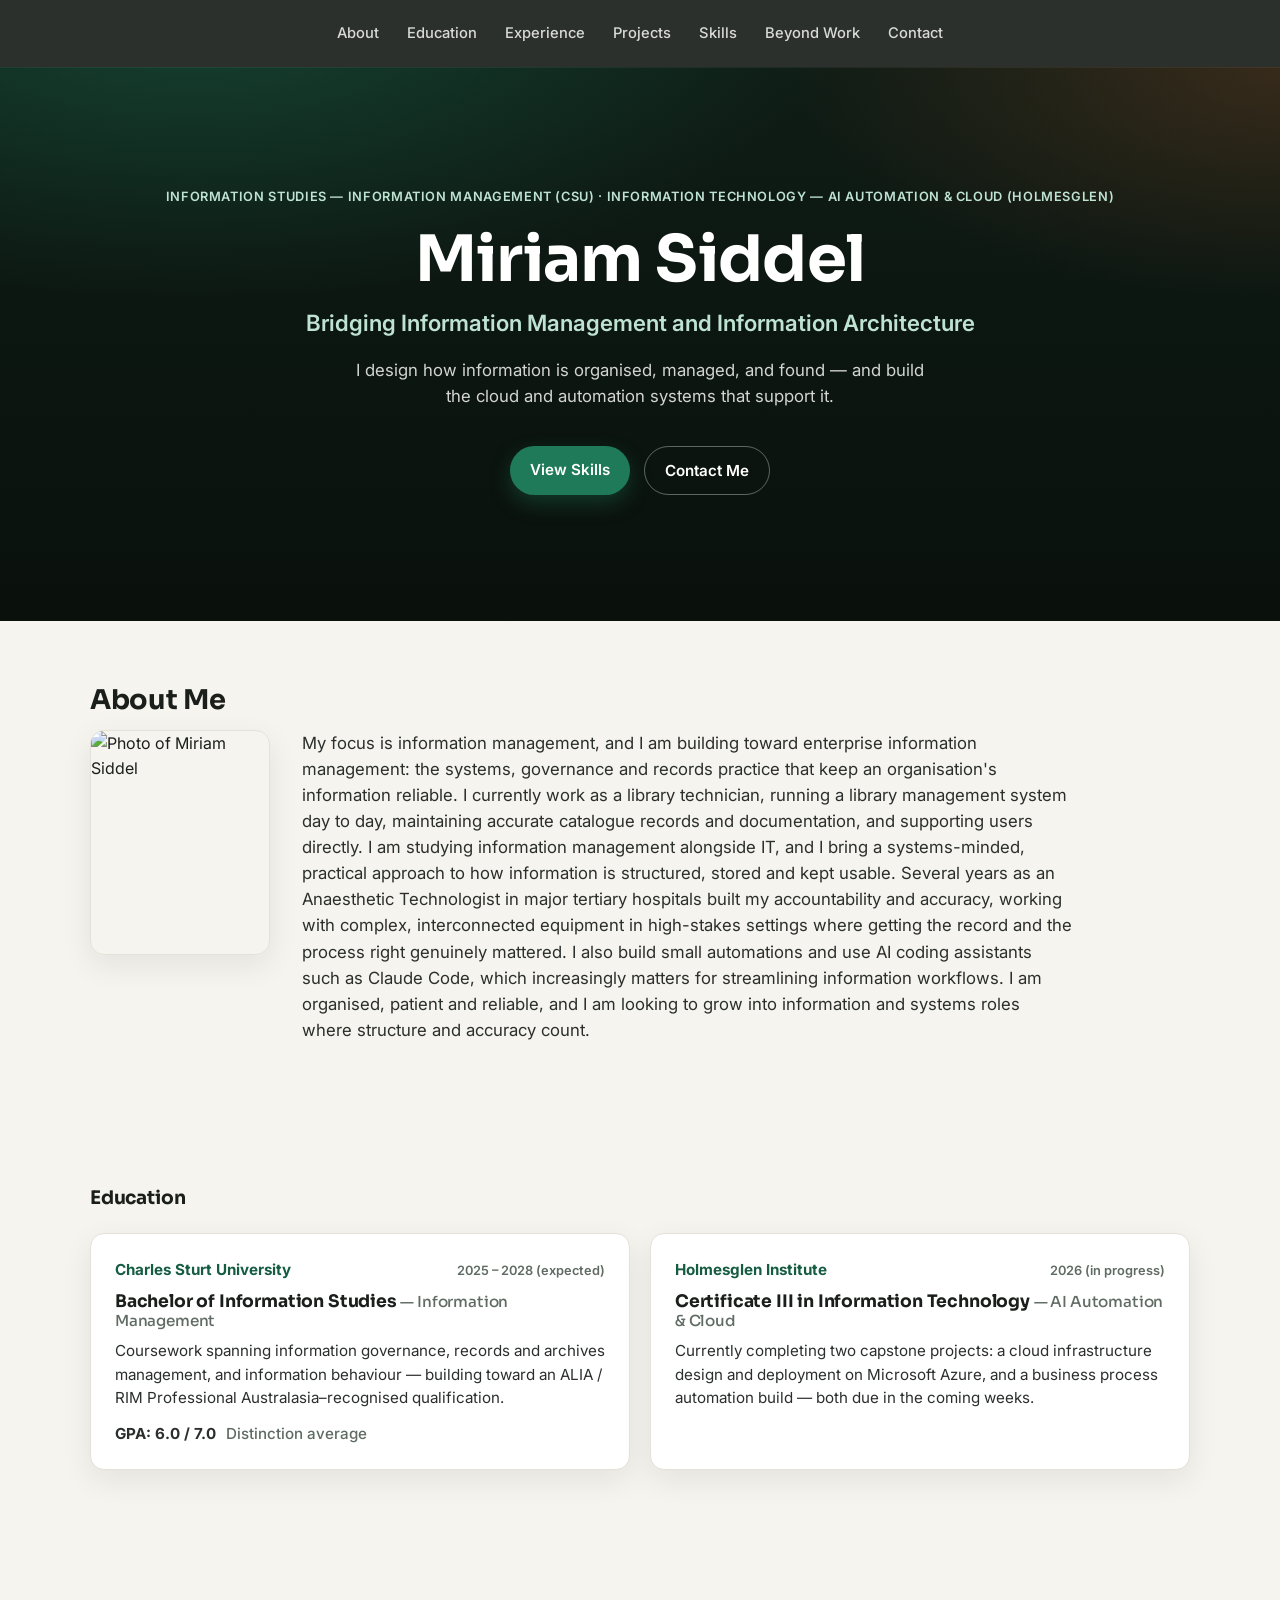
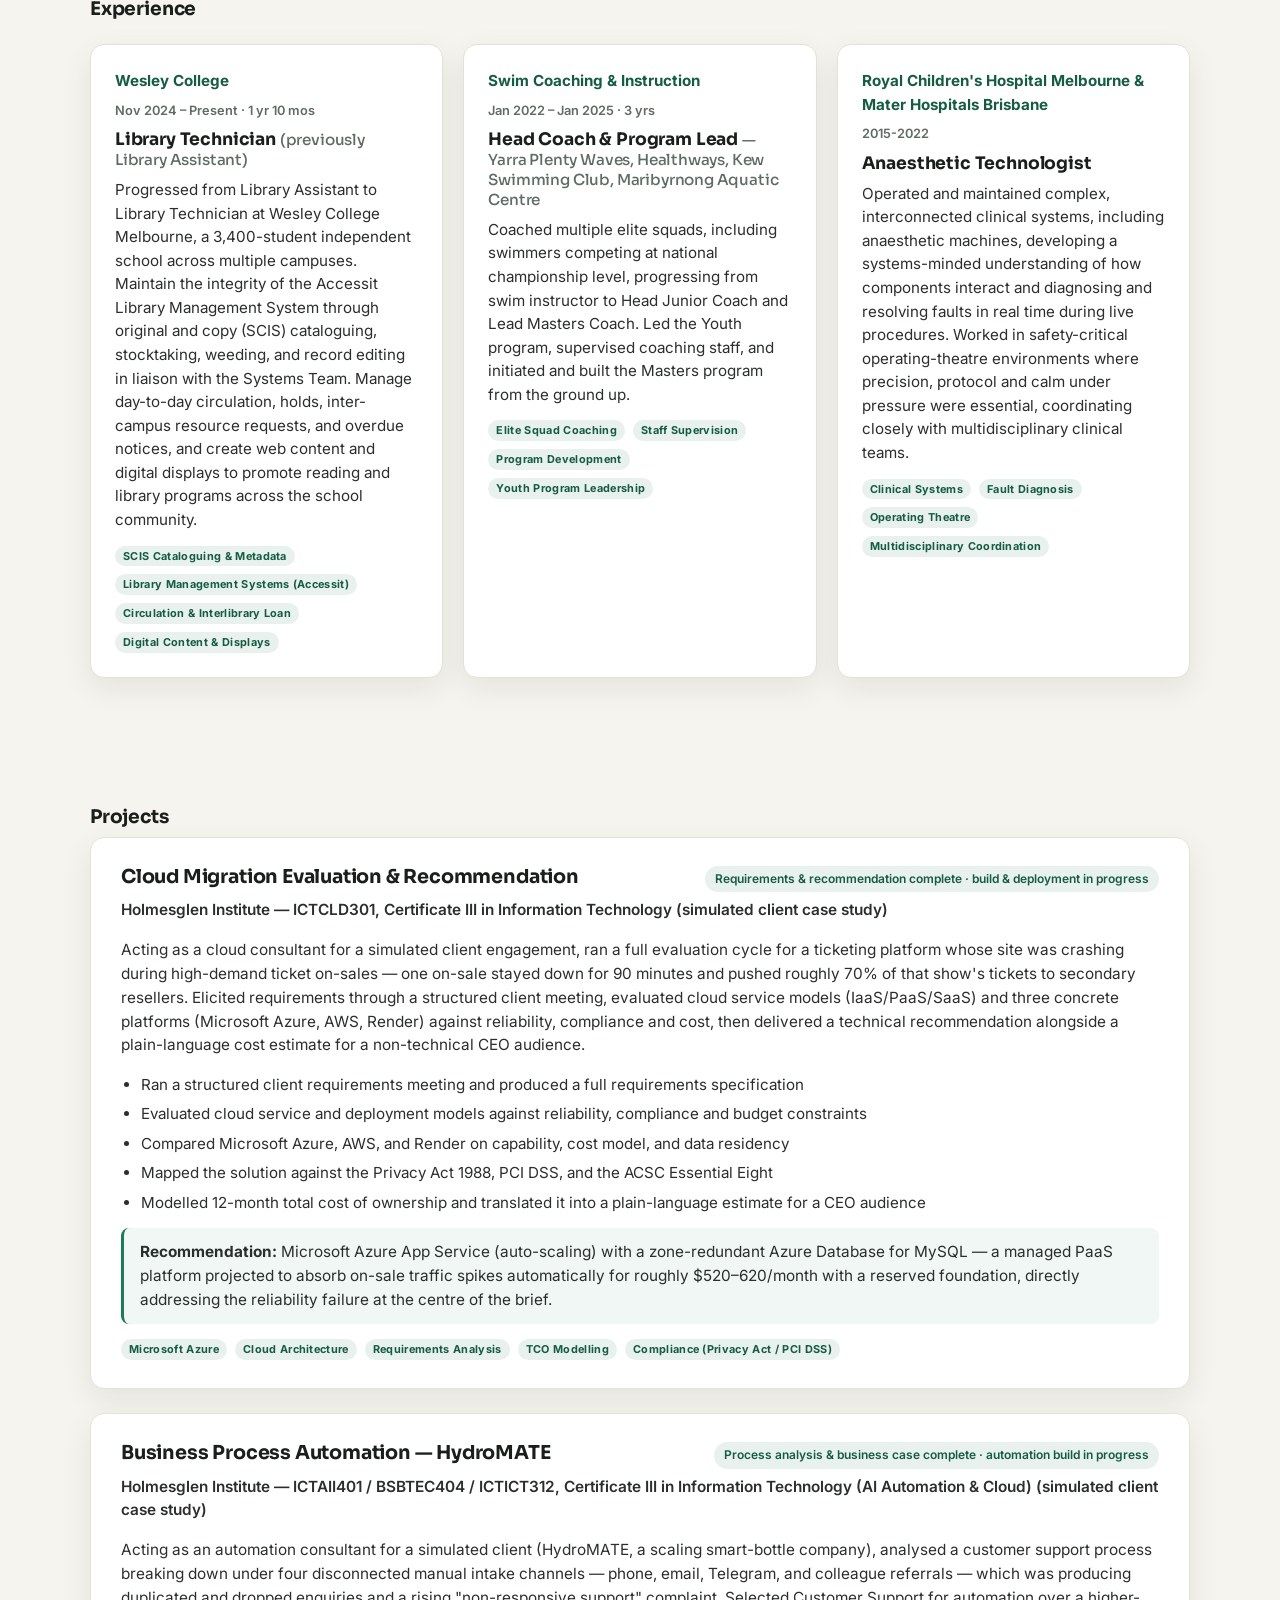
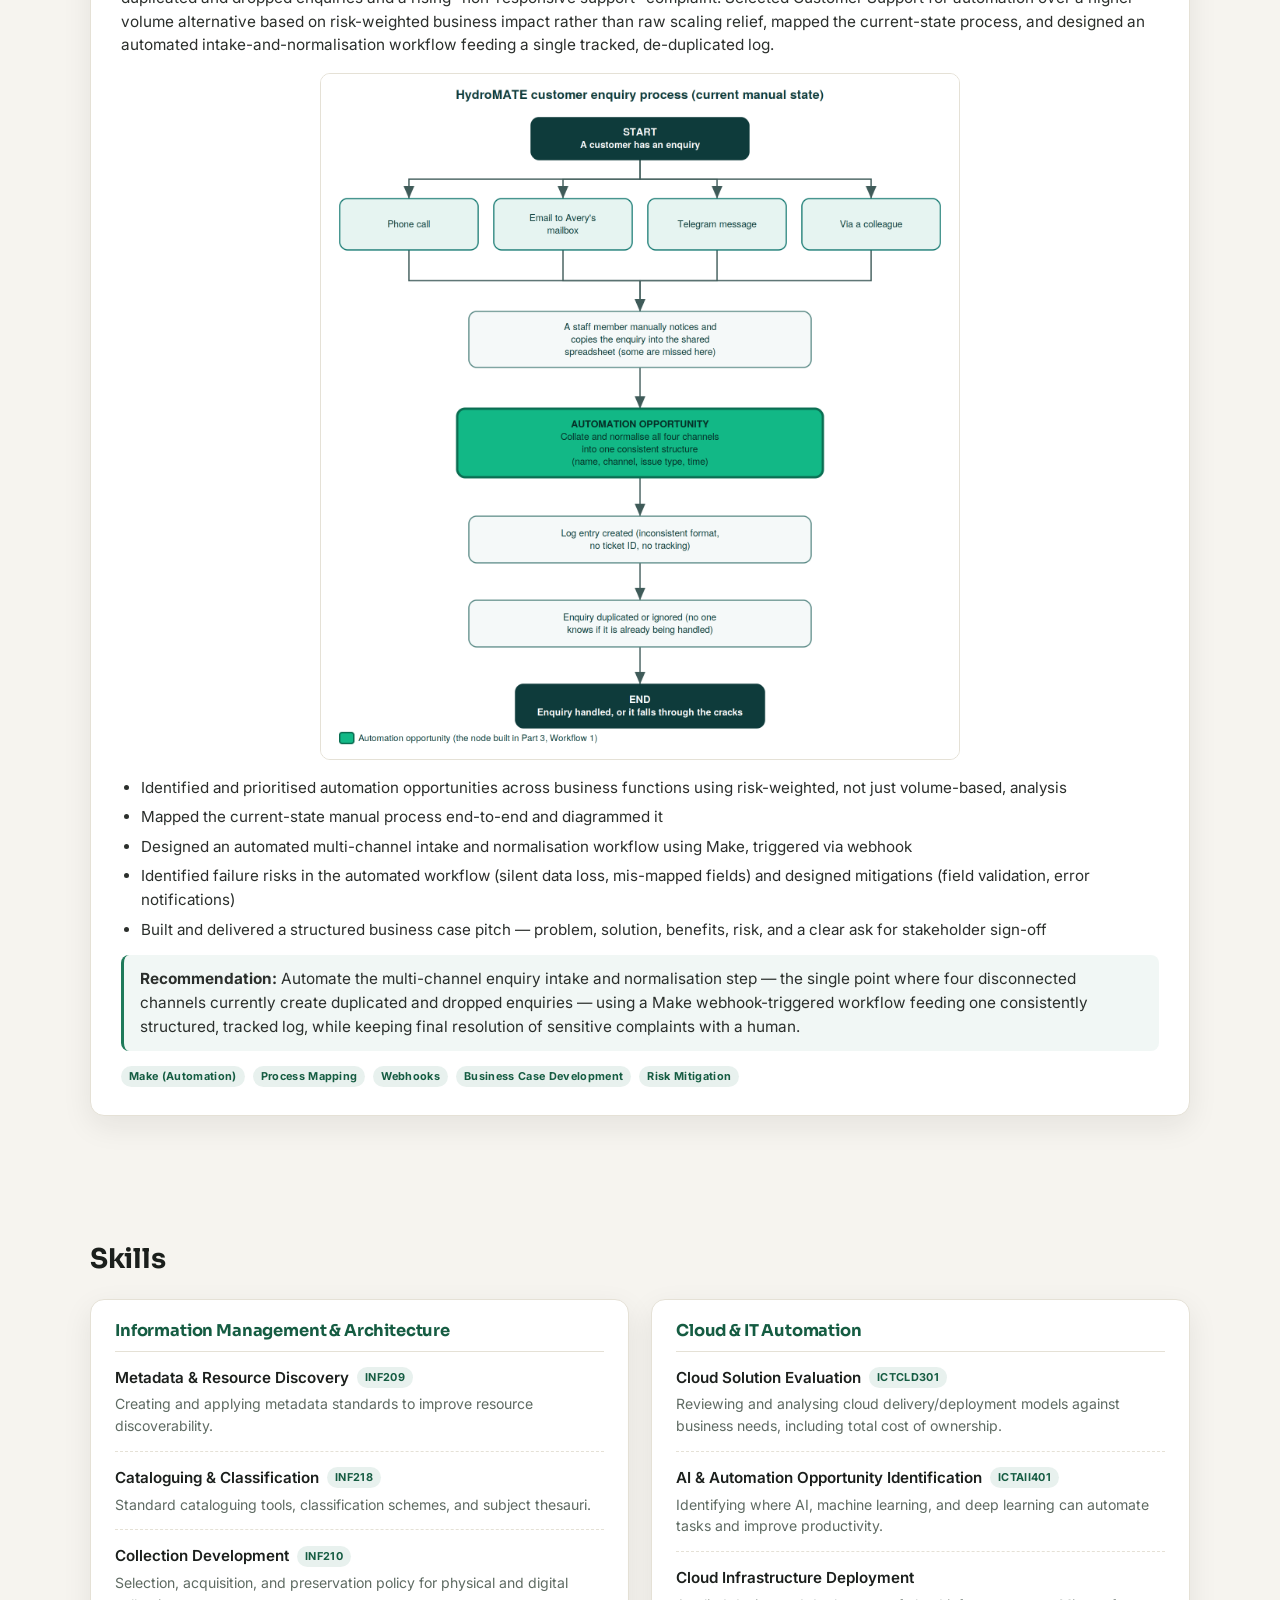
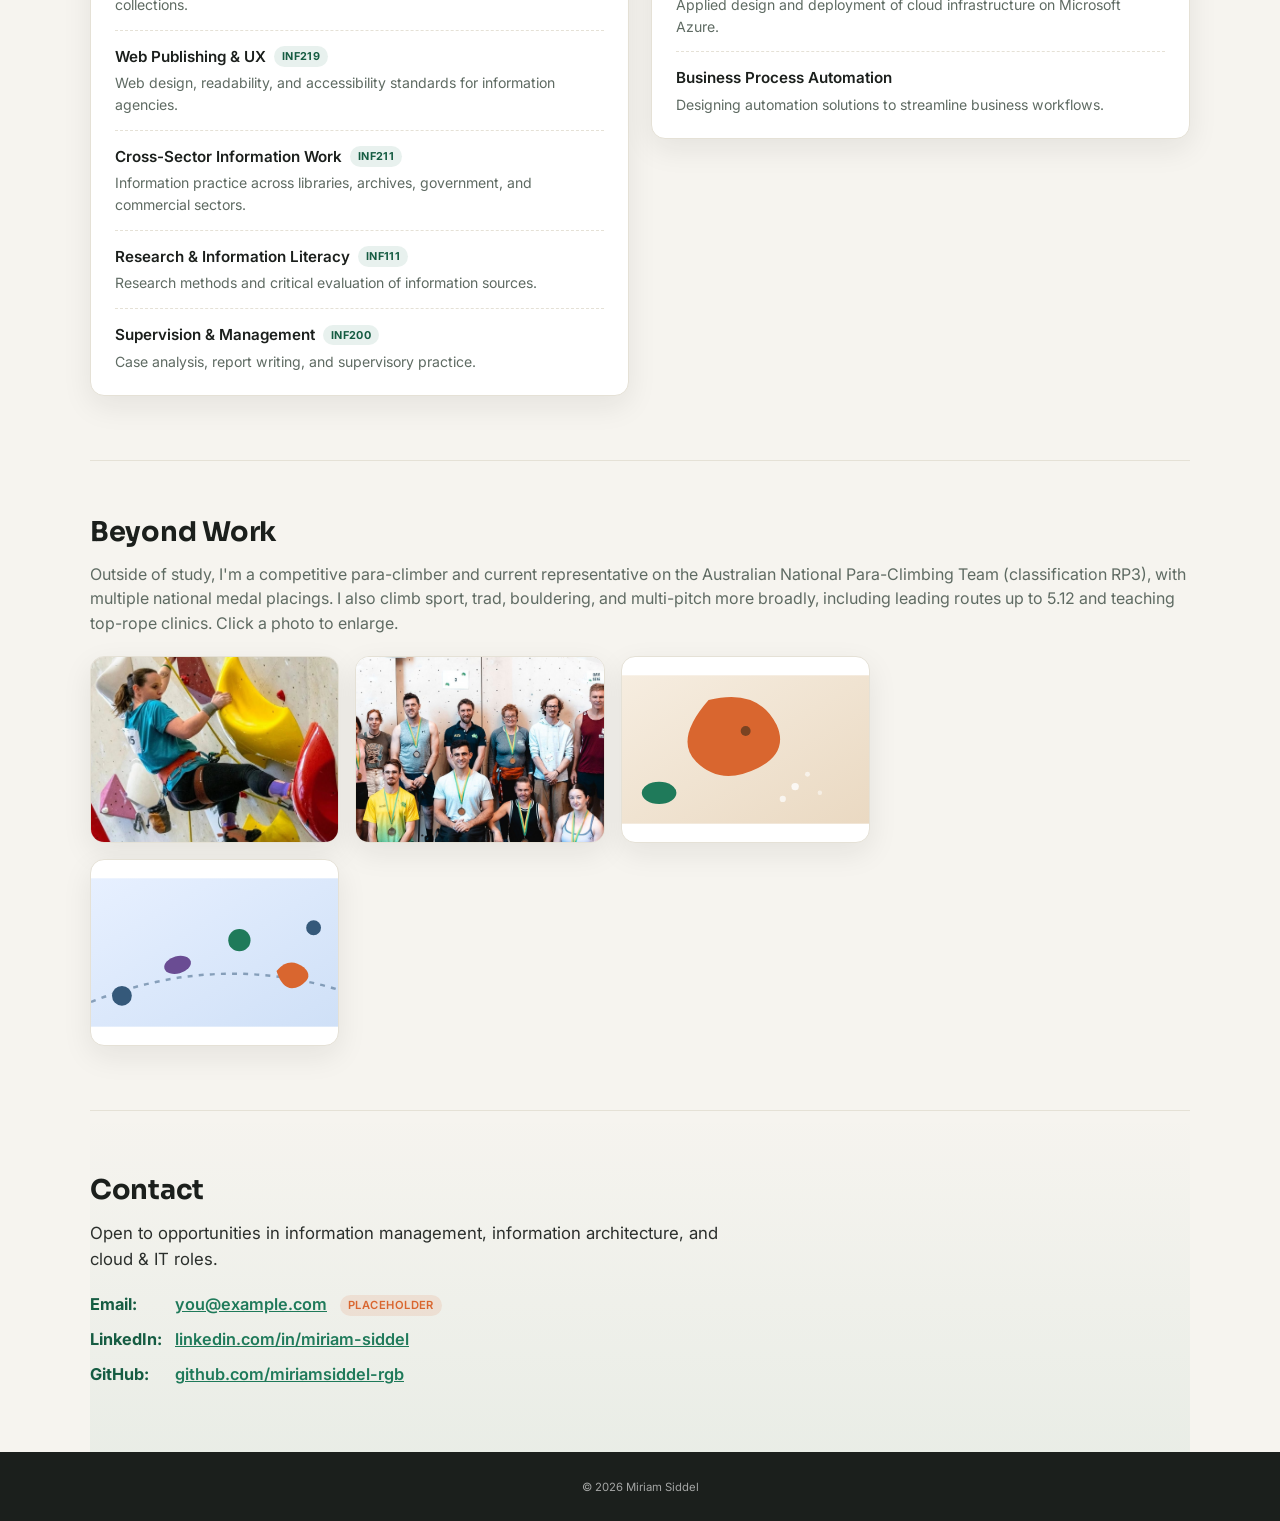
==== commit 65eeac86: "Add headshot beside About Me on all three pages Adds a profile photo next to the About text on root " ====
--- a/im/index.html
+++ b/im/index.html
@@ -41,7 +41,10 @@
 
     <section id="about" class="container about">
       <h3>About Me</h3>
-      <p>My focus is information management, and I am building toward enterprise information management: the systems, governance and records practice that keep an organisation's information reliable. I currently work as a library technician, running a library management system day to day, maintaining accurate catalogue records and documentation, and supporting users directly. I am studying information management alongside IT, and I bring a systems-minded, practical approach to how information is structured, stored and kept usable. Several years as an Anaesthetic Technologist in major tertiary hospitals built my accountability and accuracy, working with complex, interconnected equipment in high-stakes settings where getting the record and the process right genuinely mattered. I also build small automations and use AI coding assistants such as Claude Code, which increasingly matters for streamlining information workflows. I am organised, patient and reliable, and I am looking to grow into information and systems roles where structure and accuracy count.</p>
+      <div class="about-inner">
+        <img src="assets/images/profile-photo.jpg" alt="Photo of Miriam Siddel" class="about-photo">
+        <p>My focus is information management, and I am building toward enterprise information management: the systems, governance and records practice that keep an organisation's information reliable. I currently work as a library technician, running a library management system day to day, maintaining accurate catalogue records and documentation, and supporting users directly. I am studying information management alongside IT, and I bring a systems-minded, practical approach to how information is structured, stored and kept usable. Several years as an Anaesthetic Technologist in major tertiary hospitals built my accountability and accuracy, working with complex, interconnected equipment in high-stakes settings where getting the record and the process right genuinely mattered. I also build small automations and use AI coding assistants such as Claude Code, which increasingly matters for streamlining information workflows. I am organised, patient and reliable, and I am looking to grow into information and systems roles where structure and accuracy count.</p>
+      </div>
     </section>
 
     <section id="education" class="container education">
--- a/assets/styles.css
+++ b/assets/styles.css
@@ -87,6 +87,16 @@
 .section-lede{color:var(--muted);max-width:60ch}
 
 .about p{font-size:1.05rem;color:#2b2f2c;max-width:70ch}
+.about-inner{display:flex;gap:32px;align-items:flex-start;margin-top:8px}
+.about-photo{
+  width:180px;height:225px;object-fit:cover;flex-shrink:0;
+  border-radius:var(--radius);box-shadow:var(--shadow);border:1px solid var(--border);
+}
+.about-inner p{flex:1;min-width:280px;max-width:70ch}
+@media (max-width:640px){
+  .about-inner{flex-direction:column;align-items:center;text-align:center}
+  .about-photo{width:160px;height:200px}
+}
 
 /* Education */
 .education{padding:64px 0}
@@ -137,8 +147,11 @@
 
 /* Skills */
 .skills-columns{
-  display:grid;grid-template-columns:repeat(auto-fit,minmax(260px,1fr));
+  display:grid;grid-template-columns:1fr 1fr;
   gap:22px;margin-top:24px;align-items:start;
+}
+@media (max-width:700px){
+  .skills-columns{grid-template-columns:1fr}
 }
 .skills-group{
   margin:0;background:var(--card);border:1px solid var(--border);border-radius:var(--radius);
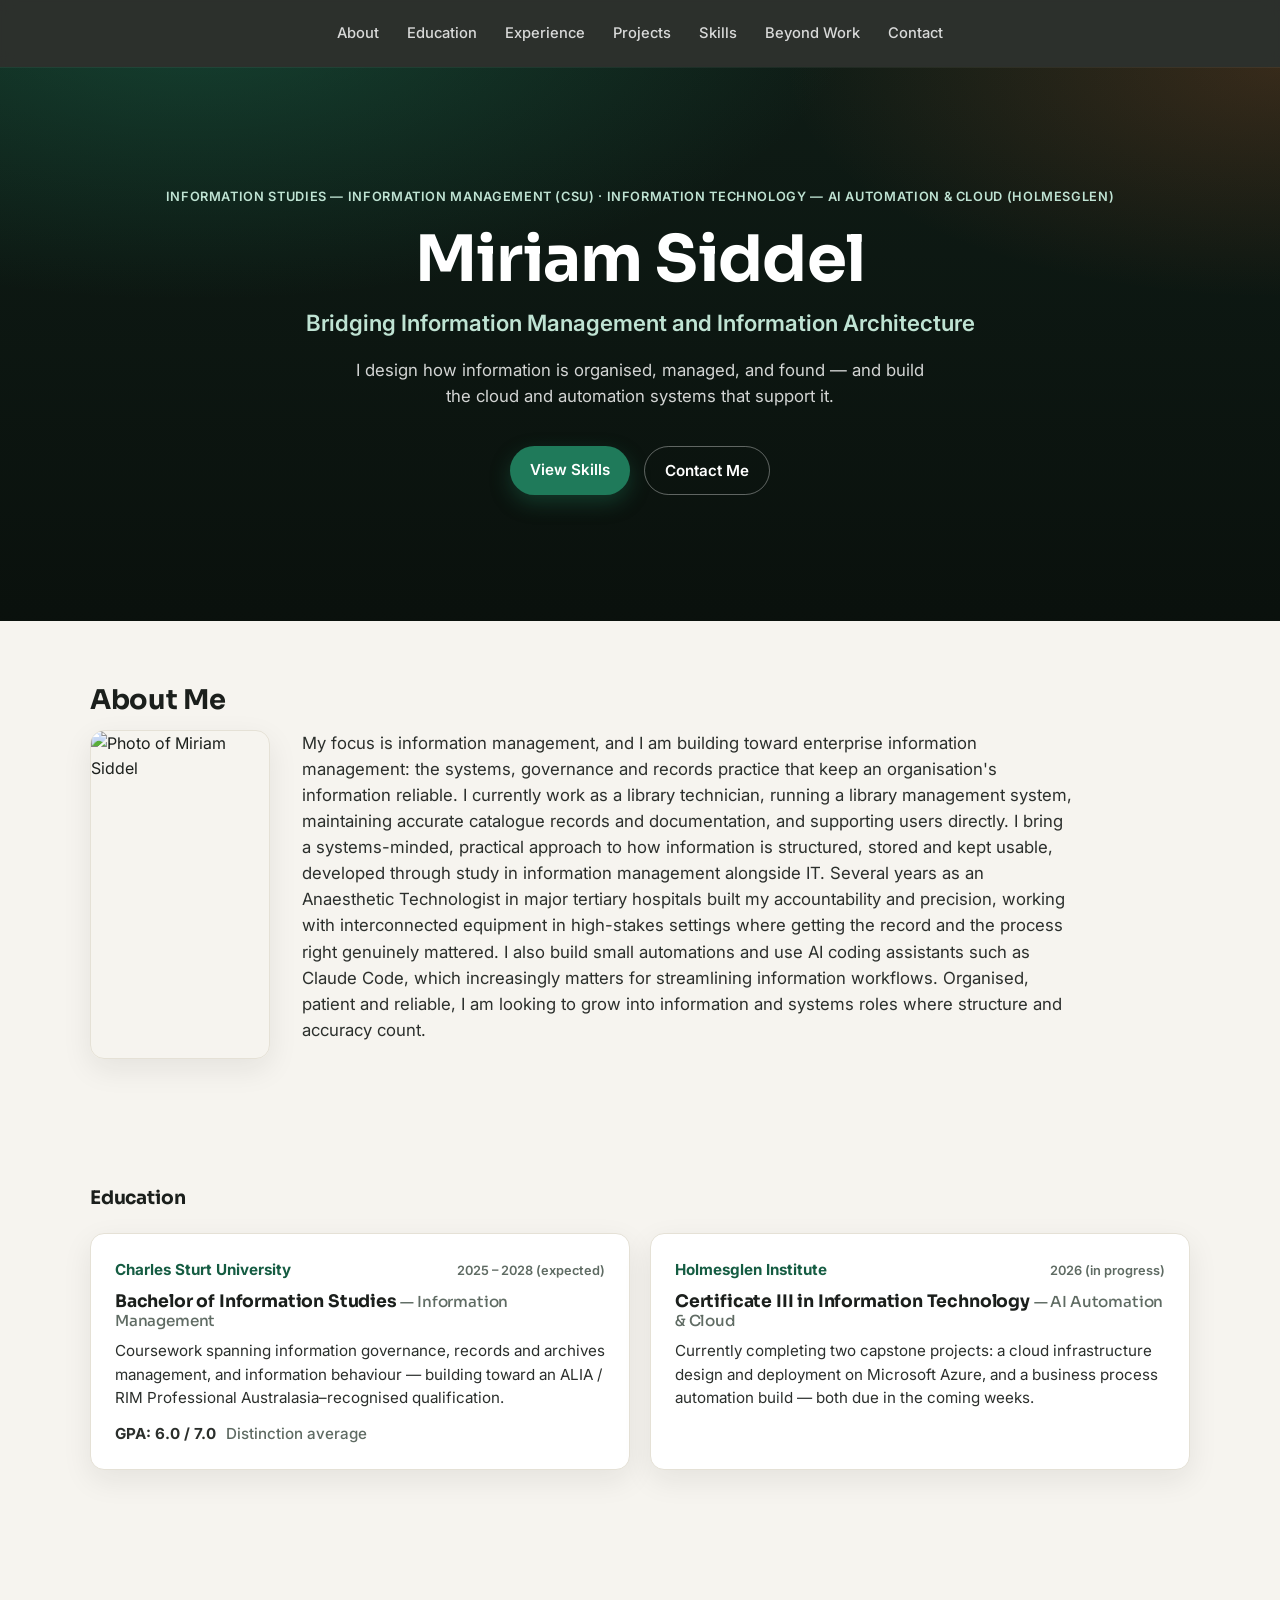
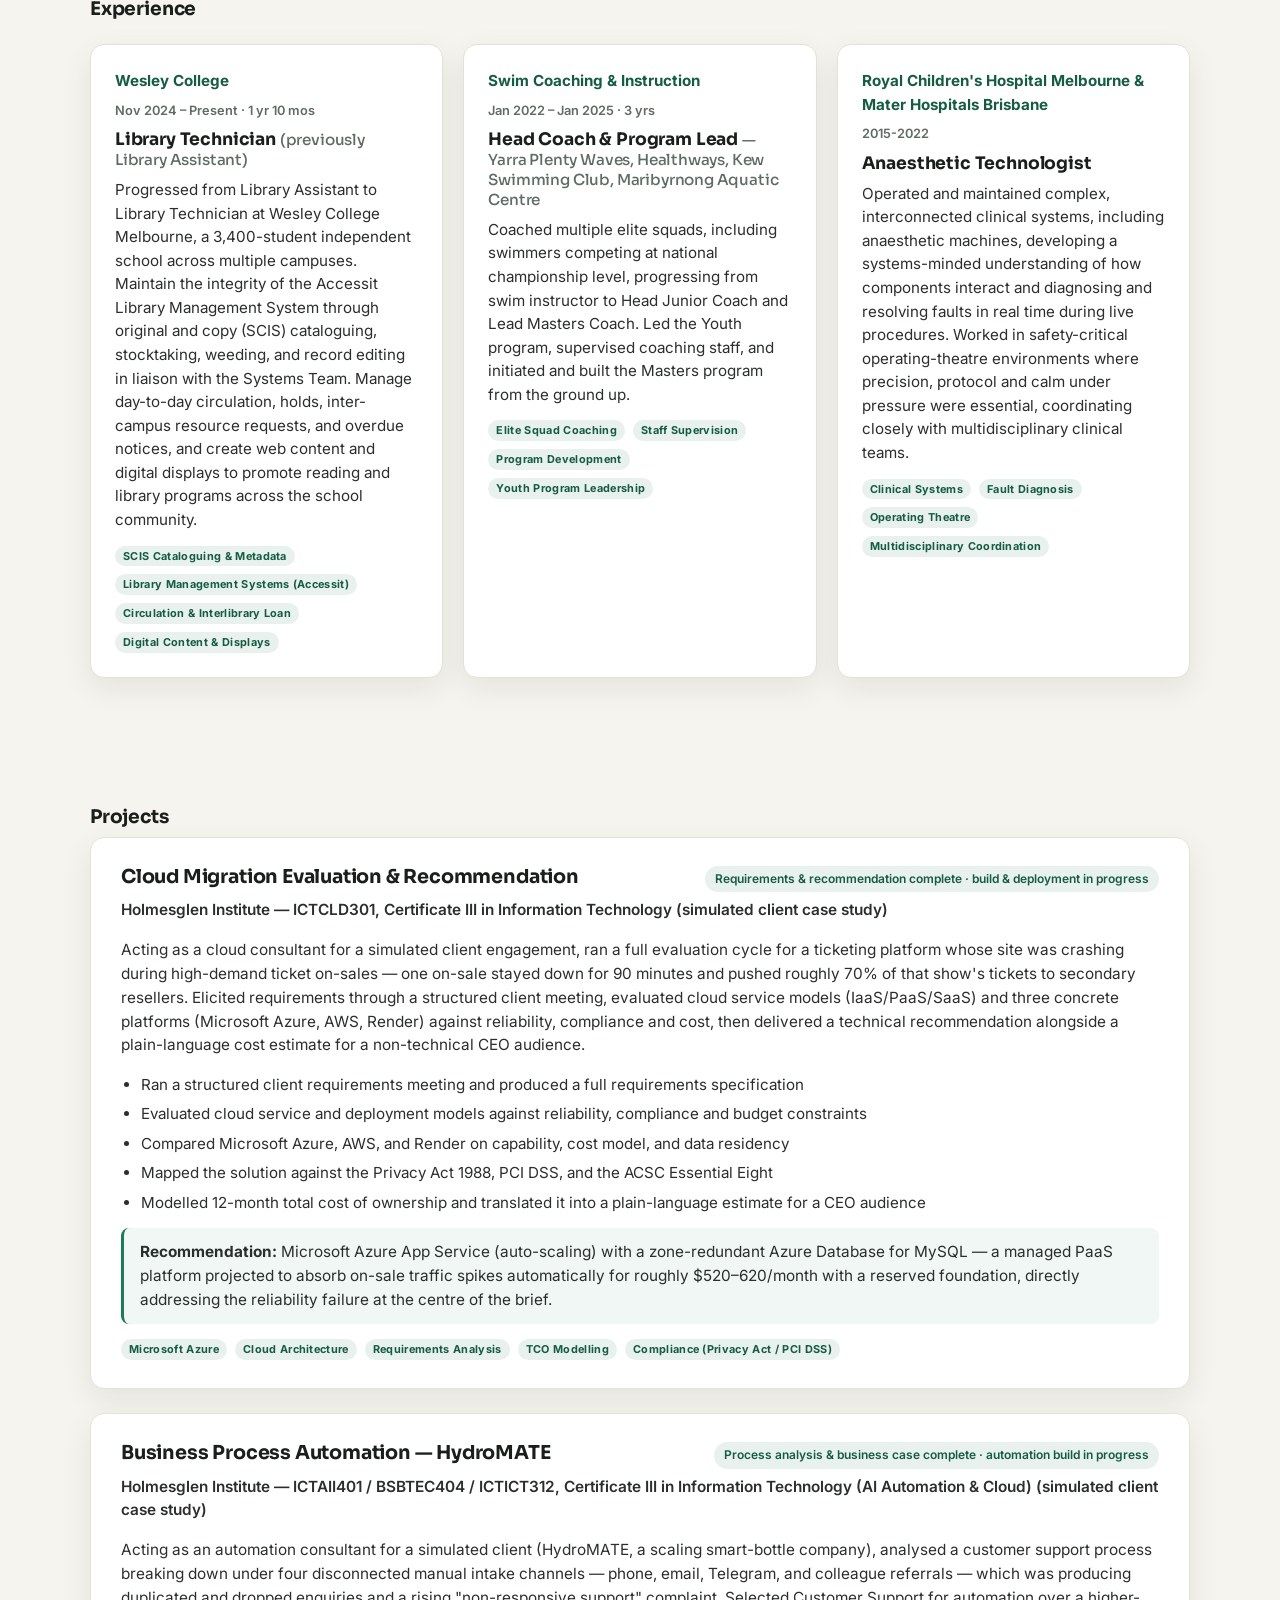
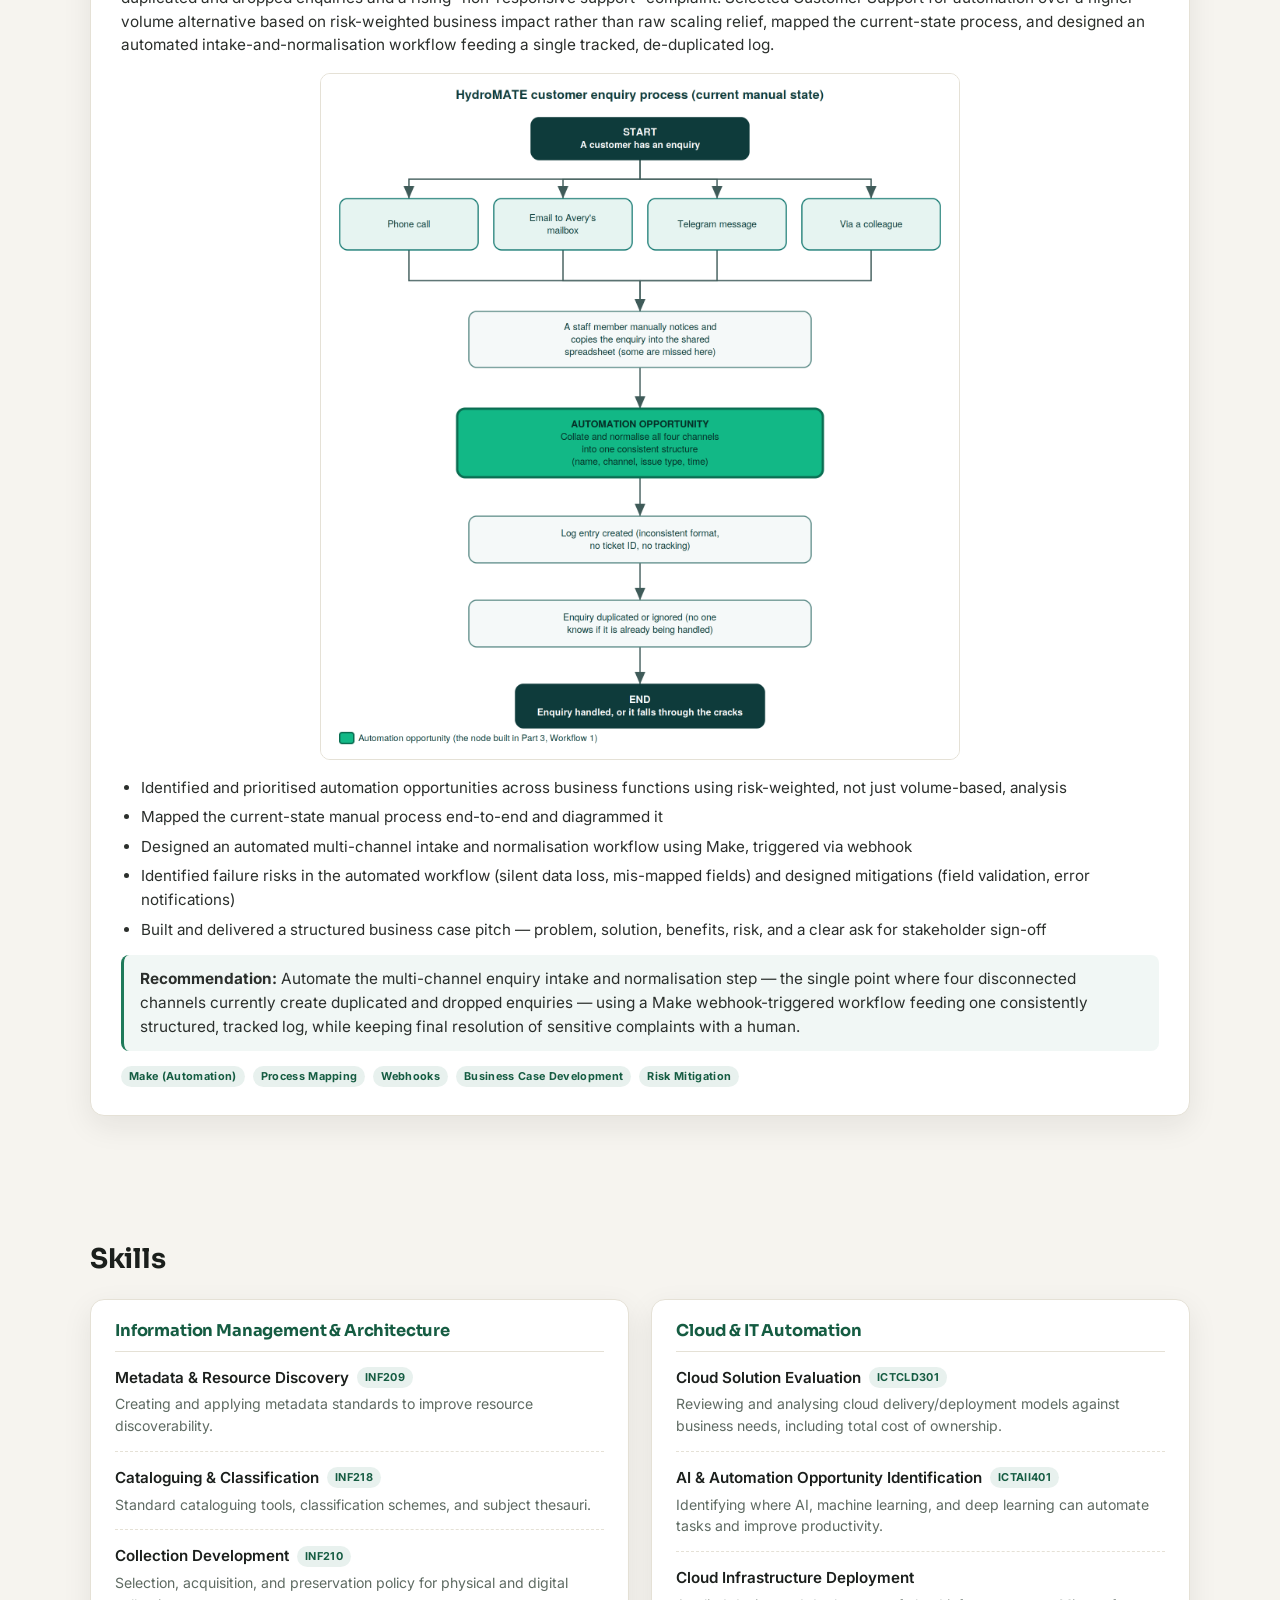
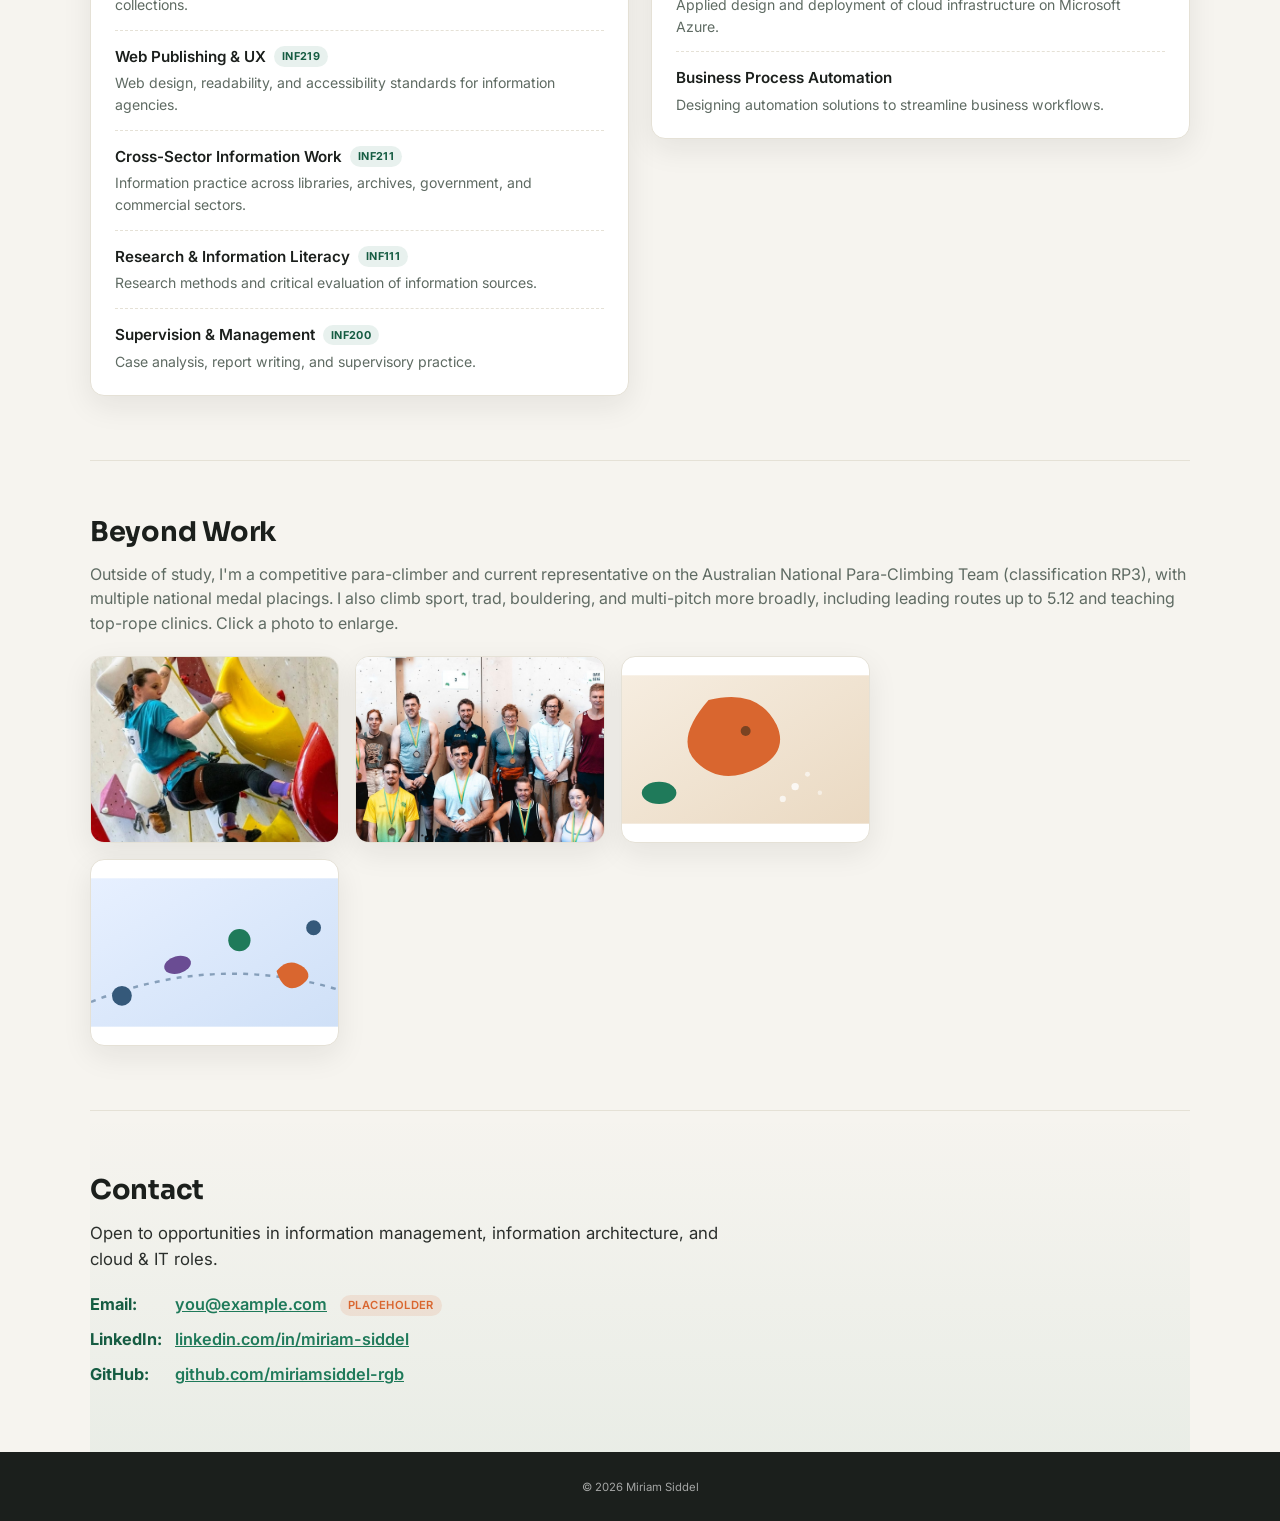
==== commit 70cda578: "Revise About Me text on all three pages Second-pass rewrite of the page-specific About paragraphs (r" ====
--- a/im/index.html
+++ b/im/index.html
@@ -43,7 +43,7 @@
       <h3>About Me</h3>
       <div class="about-inner">
         <img src="assets/images/profile-photo.jpg" alt="Photo of Miriam Siddel" class="about-photo">
-        <p>My focus is information management, and I am building toward enterprise information management: the systems, governance and records practice that keep an organisation's information reliable. I currently work as a library technician, running a library management system day to day, maintaining accurate catalogue records and documentation, and supporting users directly. I am studying information management alongside IT, and I bring a systems-minded, practical approach to how information is structured, stored and kept usable. Several years as an Anaesthetic Technologist in major tertiary hospitals built my accountability and accuracy, working with complex, interconnected equipment in high-stakes settings where getting the record and the process right genuinely mattered. I also build small automations and use AI coding assistants such as Claude Code, which increasingly matters for streamlining information workflows. I am organised, patient and reliable, and I am looking to grow into information and systems roles where structure and accuracy count.</p>
+        <p>My focus is information management, and I am building toward enterprise information management: the systems, governance and records practice that keep an organisation's information reliable. I currently work as a library technician, running a library management system, maintaining accurate catalogue records and documentation, and supporting users directly. I bring a systems-minded, practical approach to how information is structured, stored and kept usable, developed through study in information management alongside IT. Several years as an Anaesthetic Technologist in major tertiary hospitals built my accountability and precision, working with interconnected equipment in high-stakes settings where getting the record and the process right genuinely mattered. I also build small automations and use AI coding assistants such as Claude Code, which increasingly matters for streamlining information workflows. Organised, patient and reliable, I am looking to grow into information and systems roles where structure and accuracy count.</p>
       </div>
     </section>
 
--- a/assets/styles.css
+++ b/assets/styles.css
@@ -87,15 +87,15 @@
 .section-lede{color:var(--muted);max-width:60ch}
 
 .about p{font-size:1.05rem;color:#2b2f2c;max-width:70ch}
-.about-inner{display:flex;gap:32px;align-items:flex-start;margin-top:8px}
+.about-inner{display:flex;gap:32px;align-items:stretch;margin-top:8px}
 .about-photo{
-  width:180px;height:225px;object-fit:cover;flex-shrink:0;
+  width:180px;height:auto;min-height:225px;object-fit:cover;flex-shrink:0;
   border-radius:var(--radius);box-shadow:var(--shadow);border:1px solid var(--border);
 }
 .about-inner p{flex:1;min-width:280px;max-width:70ch}
 @media (max-width:640px){
   .about-inner{flex-direction:column;align-items:center;text-align:center}
-  .about-photo{width:160px;height:200px}
+  .about-photo{width:160px;height:200px;min-height:0}
 }
 
 /* Education */
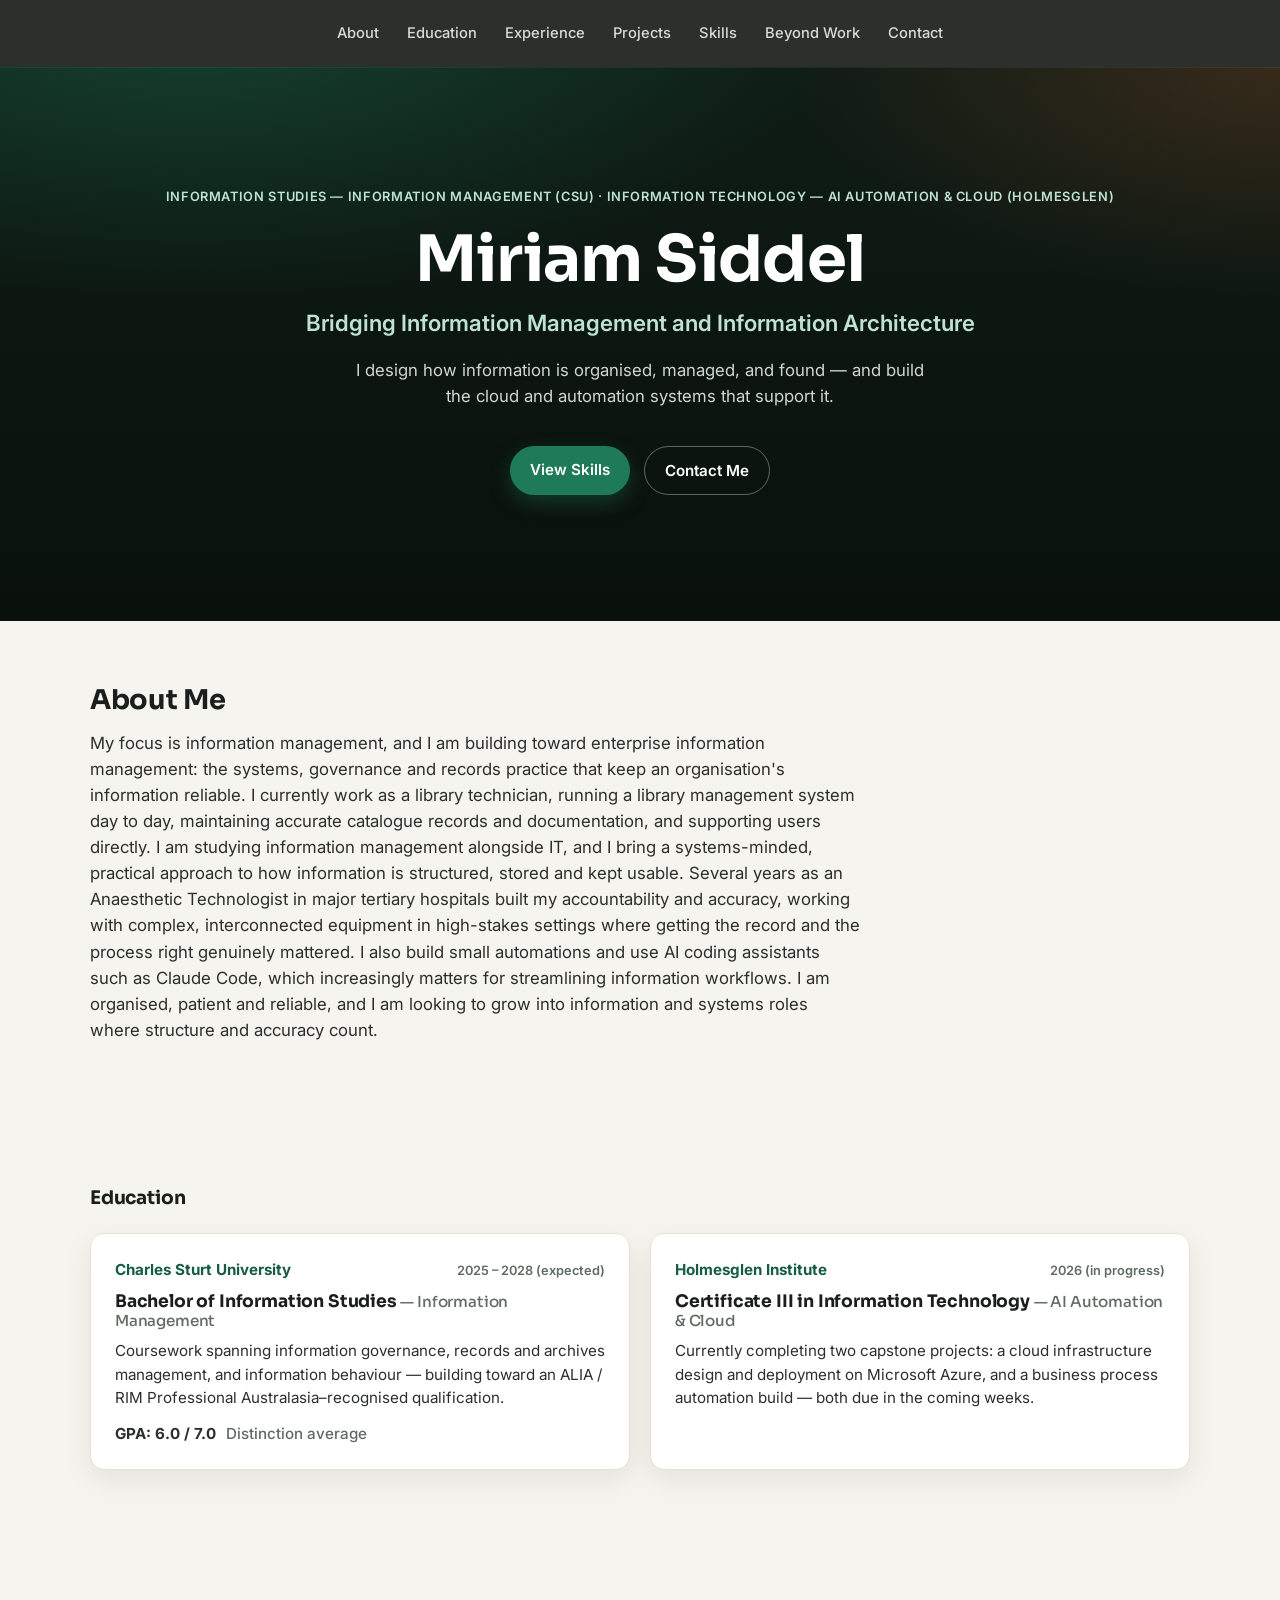
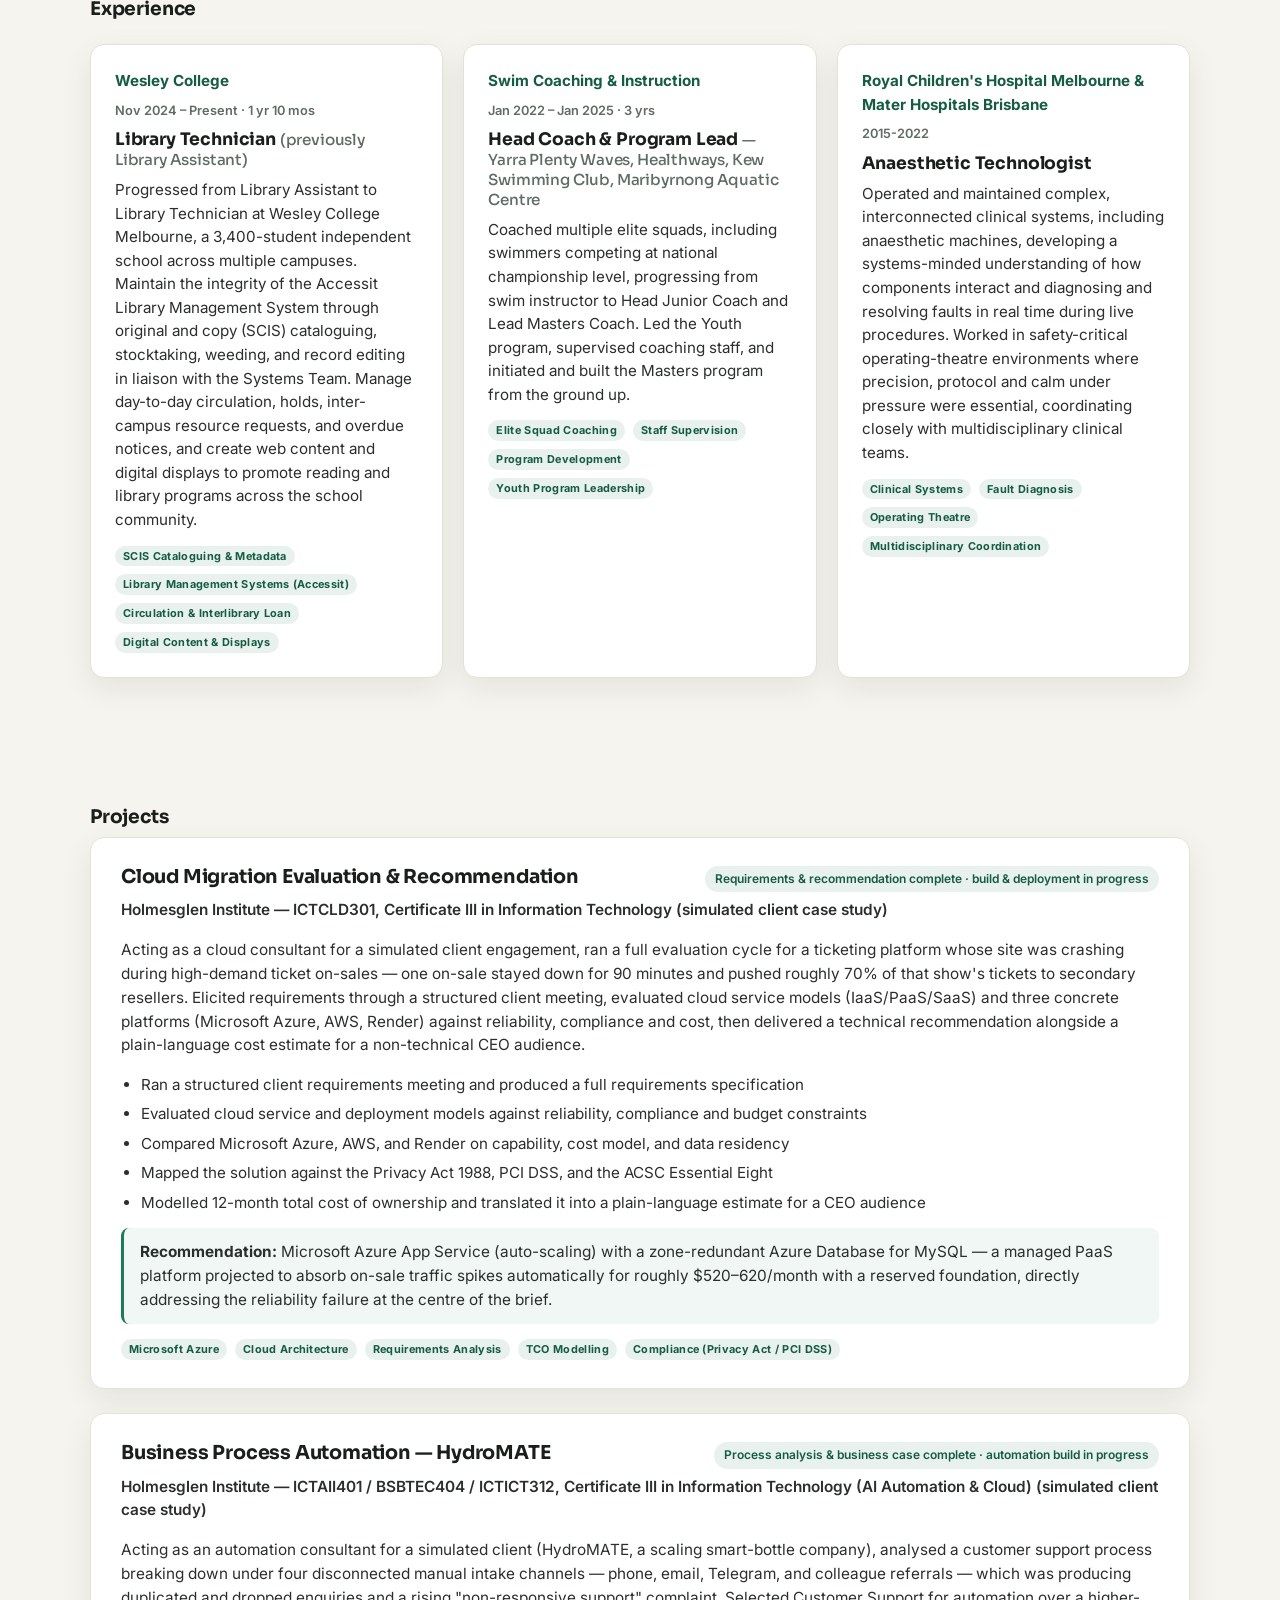
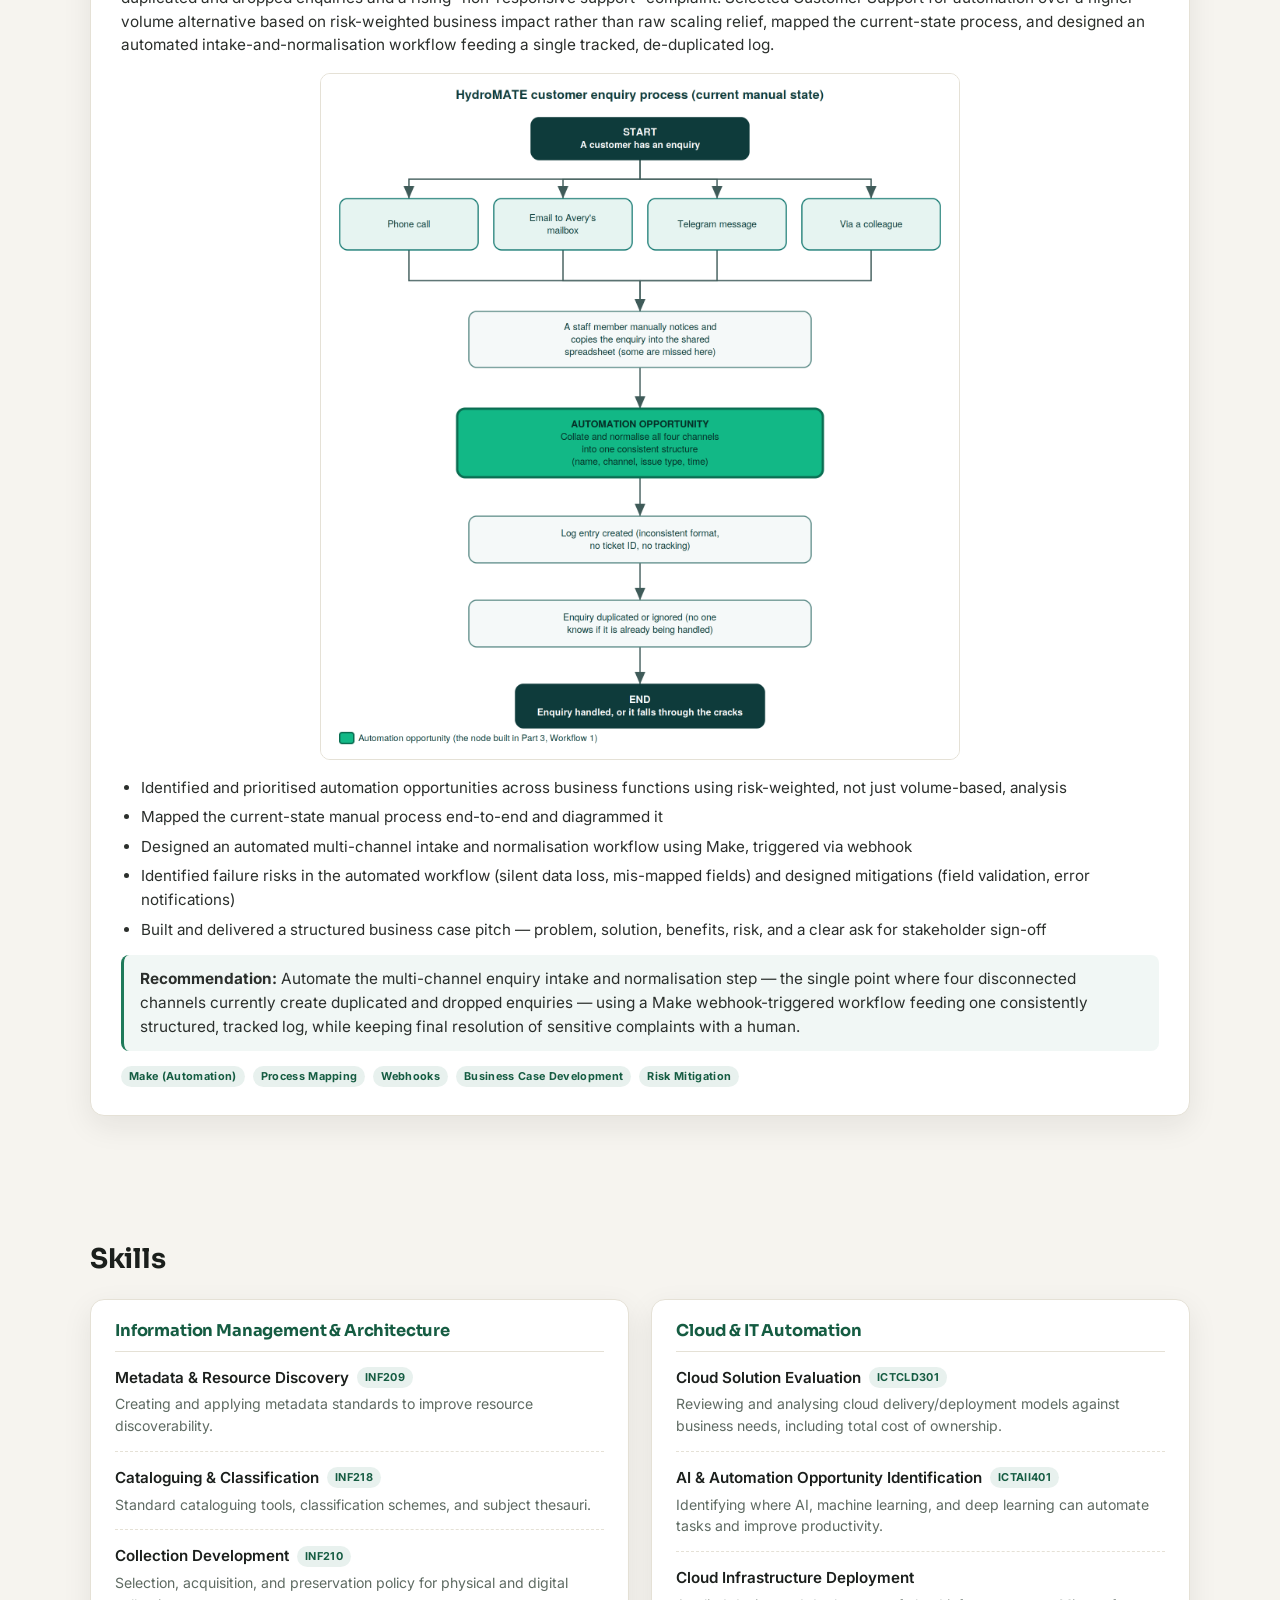
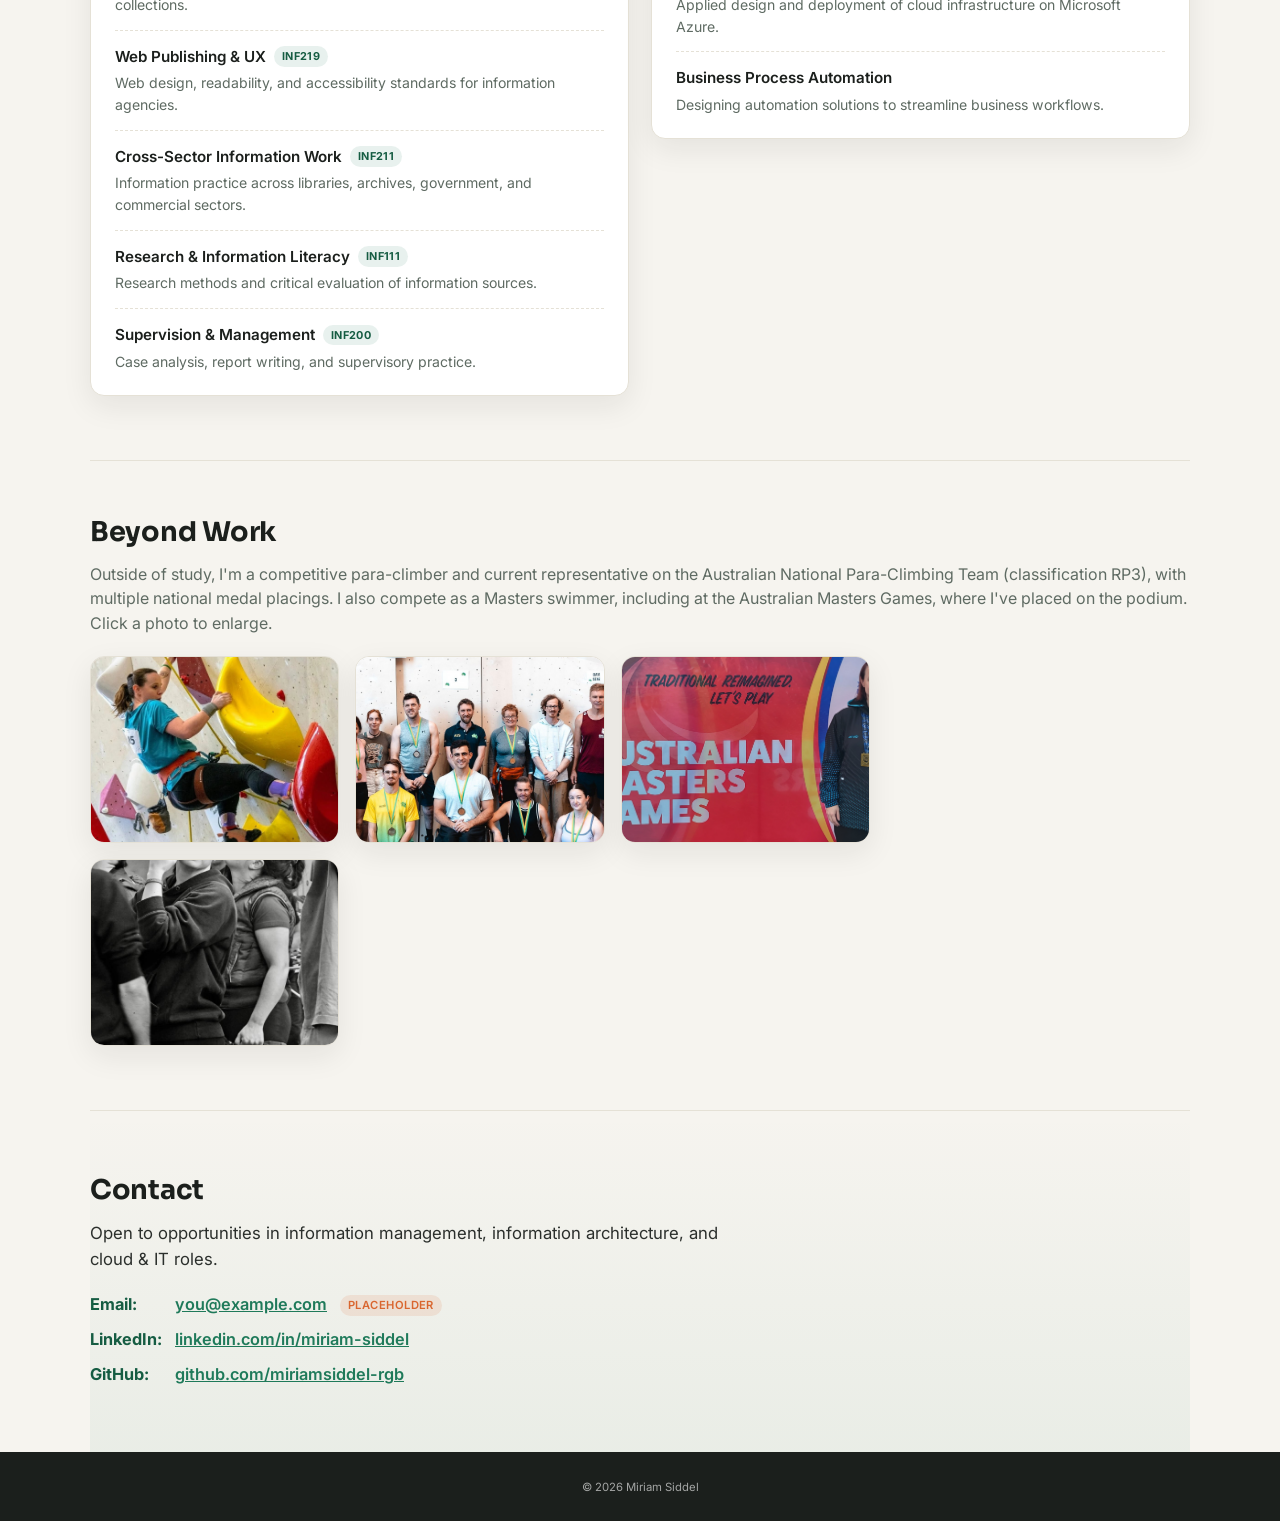
==== commit 1f45c7a4: "Add Masters swimming content and new photos to Beyond Work Removed the "I also climb sport, trad, bo" ====
--- a/im/index.html
+++ b/im/index.html
@@ -41,10 +41,7 @@
 
     <section id="about" class="container about">
       <h3>About Me</h3>
-      <div class="about-inner">
-        <img src="assets/images/profile-photo.jpg" alt="Photo of Miriam Siddel" class="about-photo">
-        <p>My focus is information management, and I am building toward enterprise information management: the systems, governance and records practice that keep an organisation's information reliable. I currently work as a library technician, running a library management system, maintaining accurate catalogue records and documentation, and supporting users directly. I bring a systems-minded, practical approach to how information is structured, stored and kept usable, developed through study in information management alongside IT. Several years as an Anaesthetic Technologist in major tertiary hospitals built my accountability and precision, working with interconnected equipment in high-stakes settings where getting the record and the process right genuinely mattered. I also build small automations and use AI coding assistants such as Claude Code, which increasingly matters for streamlining information workflows. Organised, patient and reliable, I am looking to grow into information and systems roles where structure and accuracy count.</p>
-      </div>
+      <p>My focus is information management, and I am building toward enterprise information management: the systems, governance and records practice that keep an organisation's information reliable. I currently work as a library technician, running a library management system day to day, maintaining accurate catalogue records and documentation, and supporting users directly. I am studying information management alongside IT, and I bring a systems-minded, practical approach to how information is structured, stored and kept usable. Several years as an Anaesthetic Technologist in major tertiary hospitals built my accountability and accuracy, working with complex, interconnected equipment in high-stakes settings where getting the record and the process right genuinely mattered. I also build small automations and use AI coding assistants such as Claude Code, which increasingly matters for streamlining information workflows. I am organised, patient and reliable, and I am looking to grow into information and systems roles where structure and accuracy count.</p>
     </section>
 
     <section id="education" class="container education">
@@ -201,7 +198,7 @@
 
     <section id="beyond-work" class="container gallery">
       <h3>Beyond Work</h3>
-      <p>Outside of study, I'm a competitive para-climber and current representative on the Australian National Para-Climbing Team (classification RP3), with multiple national medal placings. I also climb sport, trad, bouldering, and multi-pitch more broadly, including leading routes up to 5.12 and teaching top-rope clinics. Click a photo to enlarge.</p>
+      <p>Outside of study, I'm a competitive para-climber and current representative on the Australian National Para-Climbing Team (classification RP3), with multiple national medal placings. I also compete as a Masters swimmer, including at the Australian Masters Games, where I've placed on the podium. Click a photo to enlarge.</p>
       <div class="grid">
         <button class="photo" data-src="../assets/images/1.jpg" aria-label="Climber reaching for a yellow hold on a competition wall">
           <svg viewBox="0 0 200 120" xmlns="http://www.w3.org/2000/svg">
@@ -233,31 +230,8 @@
             </g>
           </svg>
         </button>
-        <button class="photo" data-src="../assets/images/3.jpg" aria-label="Close-up of a climbing hold with chalk">
-          <svg viewBox="0 0 200 120" xmlns="http://www.w3.org/2000/svg">
-            <defs><linearGradient id="g3" x1="0" y1="0" x2="1" y2="1"><stop offset="0" stop-color="#f6ede0"/><stop offset="1" stop-color="#ead9c2"/></linearGradient></defs>
-            <rect width="200" height="120" fill="url(#g3)"/>
-            <path d="M70 20 q40 -10 55 20 q10 22 -15 35 q-30 15 -50 -5 q-18 -18 10 -50z" fill="#d9662f"/>
-            <circle cx="100" cy="45" r="4" fill="#7a4322"/>
-            <circle cx="140" cy="90" r="3" fill="#fff" opacity="0.8"/>
-            <circle cx="150" cy="80" r="2" fill="#fff" opacity="0.6"/>
-            <circle cx="130" cy="100" r="2.5" fill="#fff" opacity="0.7"/>
-            <circle cx="160" cy="95" r="1.8" fill="#fff" opacity="0.5"/>
-            <ellipse cx="30" cy="95" rx="14" ry="9" fill="#1f7a5a"/>
-          </svg>
-        </button>
-        <button class="photo" data-src="../assets/images/4.jpg" aria-label="Overhang wall with a marked route">
-          <svg viewBox="0 0 200 120" xmlns="http://www.w3.org/2000/svg">
-            <defs><linearGradient id="g4" x1="0" y1="0" x2="1" y2="1"><stop offset="0" stop-color="#e7f0ff"/><stop offset="1" stop-color="#cfe0f7"/></linearGradient></defs>
-            <rect width="200" height="120" fill="url(#g4)"/>
-            <path d="M0 100 Q100 60 200 90" stroke="#35597a" stroke-width="2" fill="none" stroke-dasharray="4 5" opacity="0.5"/>
-            <circle cx="25" cy="95" r="8" fill="#35597a"/>
-            <ellipse cx="70" cy="70" rx="11" ry="7" fill="#6a4c93" transform="rotate(-15 70 70)"/>
-            <circle cx="120" cy="50" r="9" fill="#1f7a5a"/>
-            <path d="M150 75 q10 -12 22 -3 q9 8 -3 15 q-13 7 -19 -12z" fill="#d9662f"/>
-            <circle cx="180" cy="40" r="6" fill="#35597a"/>
-          </svg>
-        </button>
+        <button class="photo" data-src="../assets/images/masters-games-medals.jpg" aria-label="Miriam with medals at the Australian Masters Games"></button>
+        <button class="photo" data-src="../assets/images/climbing-candid.jpg" aria-label="Black and white candid photo at a climbing event"></button>
       </div>
     </section>
 
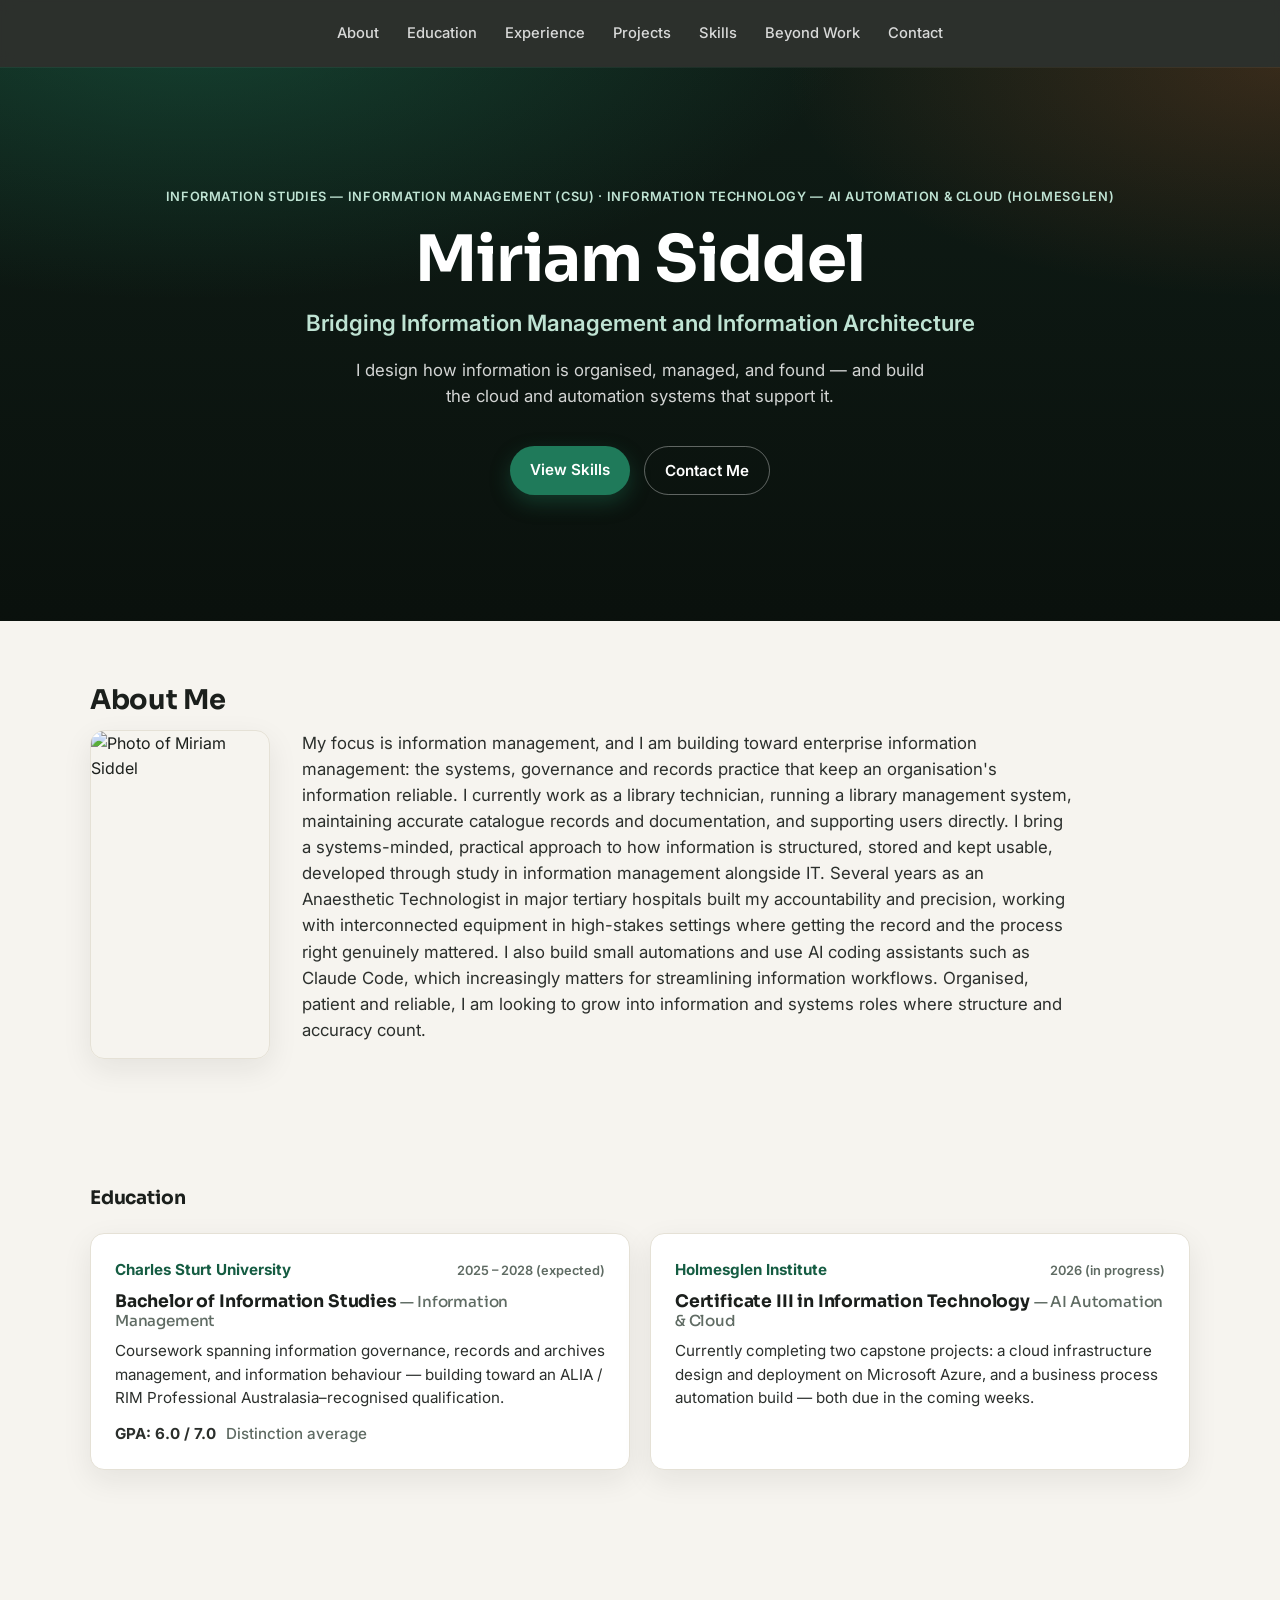
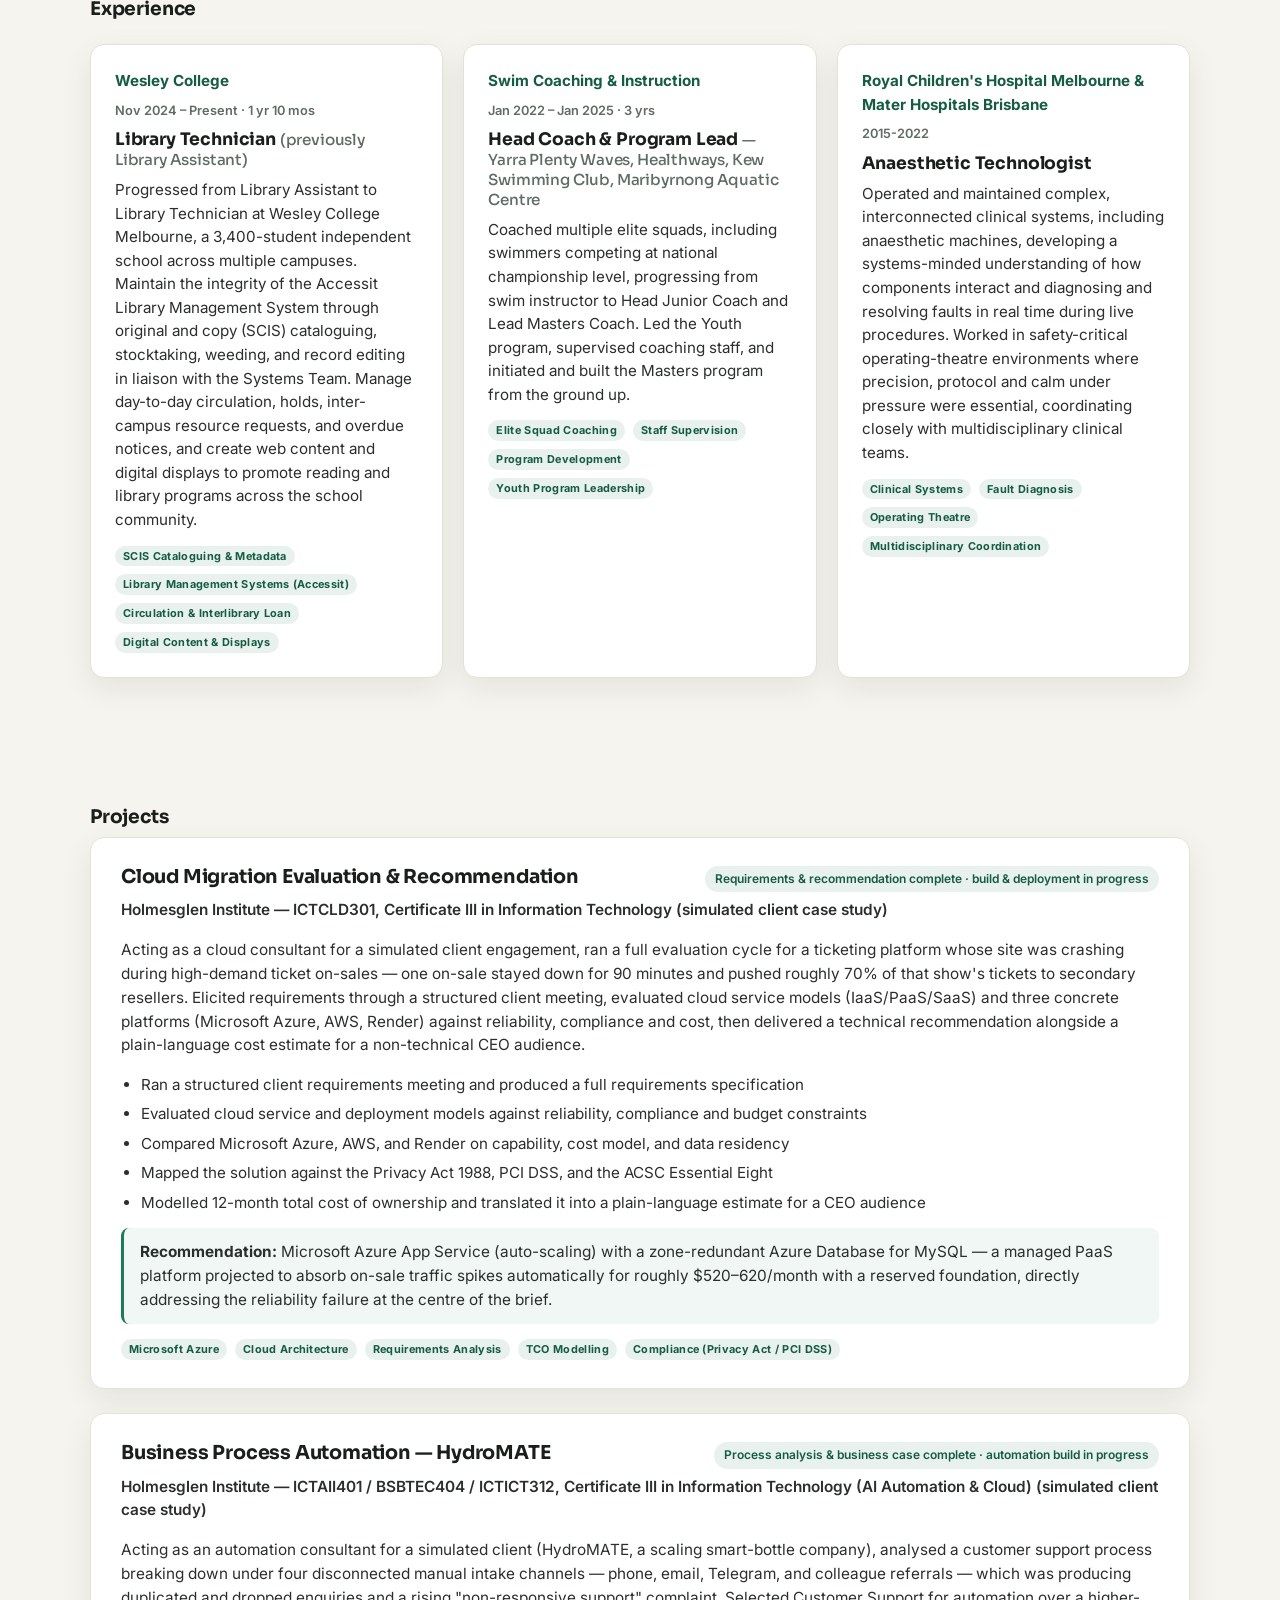
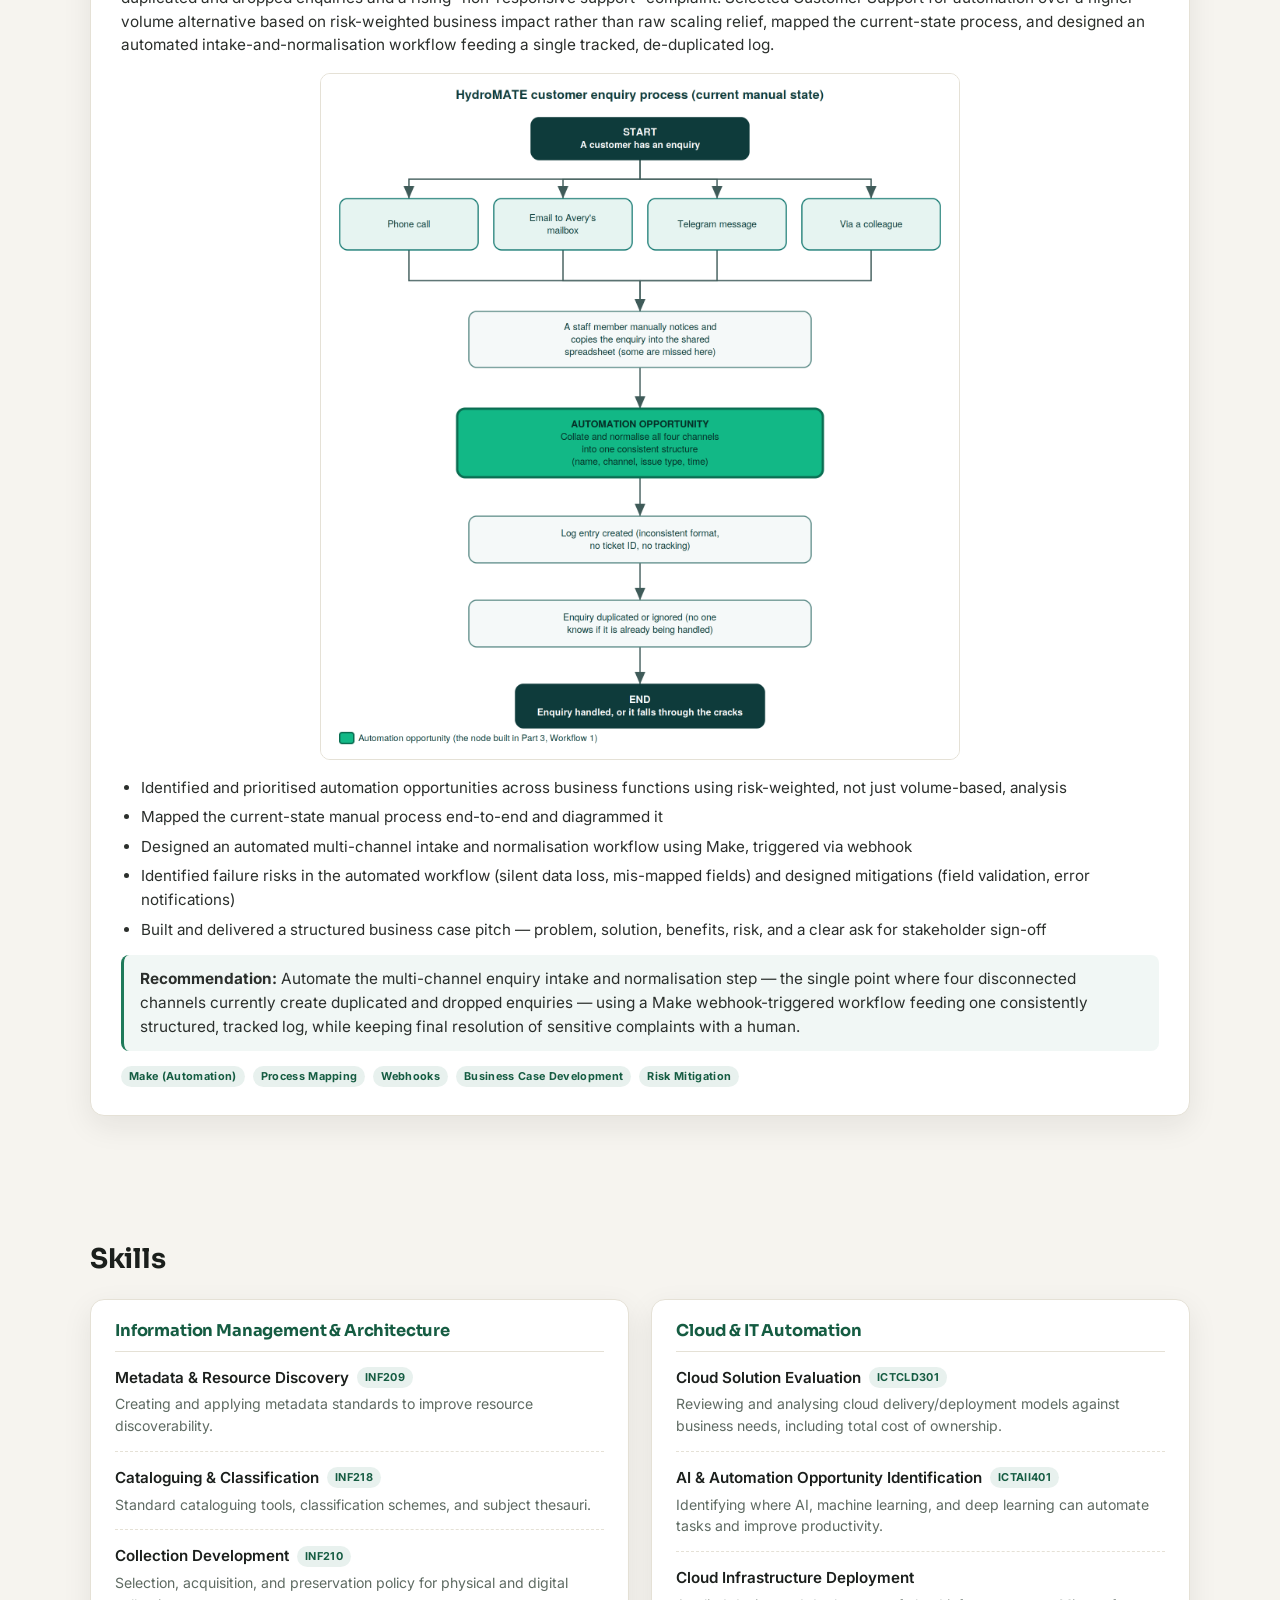
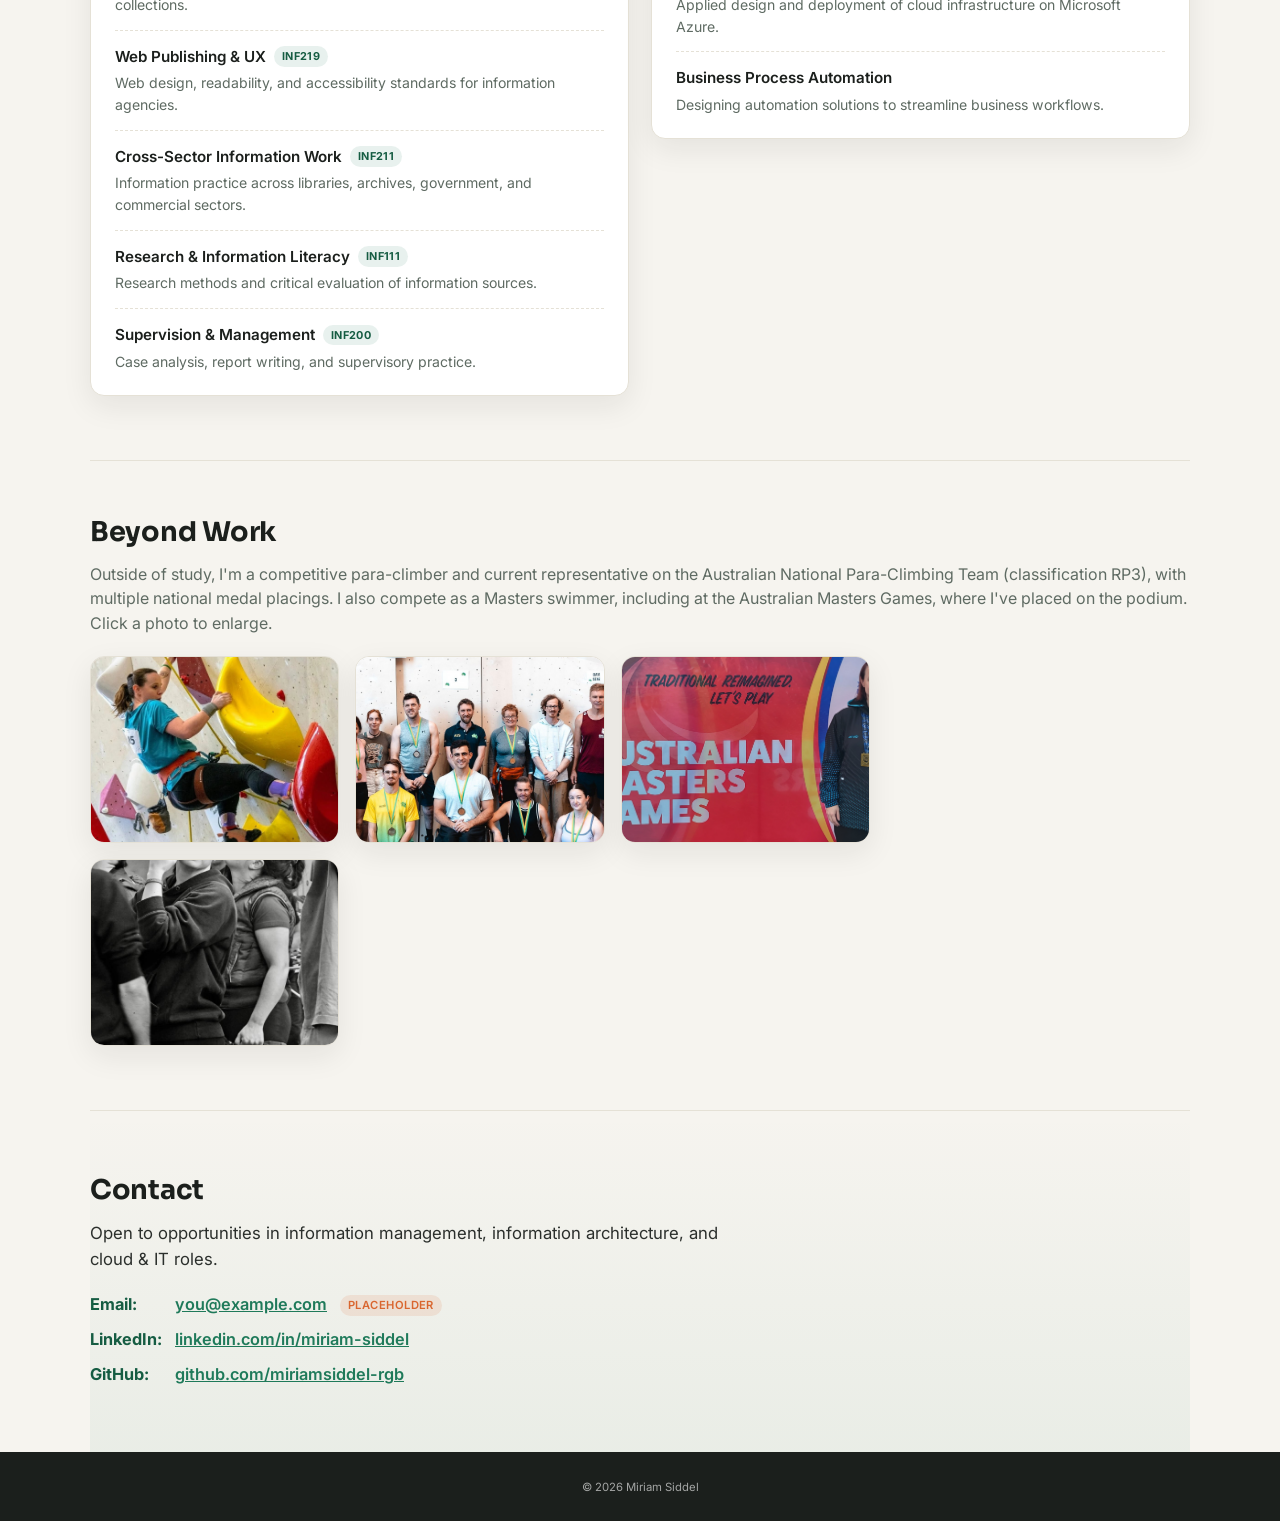
==== commit 1c4a945a: "Merge pull request #8 from miriamsiddel-rgb/beyond-work-refinement Add Masters swimming content and " ====
--- a/im/index.html
+++ b/im/index.html
@@ -41,7 +41,10 @@
 
     <section id="about" class="container about">
       <h3>About Me</h3>
-      <p>My focus is information management, and I am building toward enterprise information management: the systems, governance and records practice that keep an organisation's information reliable. I currently work as a library technician, running a library management system day to day, maintaining accurate catalogue records and documentation, and supporting users directly. I am studying information management alongside IT, and I bring a systems-minded, practical approach to how information is structured, stored and kept usable. Several years as an Anaesthetic Technologist in major tertiary hospitals built my accountability and accuracy, working with complex, interconnected equipment in high-stakes settings where getting the record and the process right genuinely mattered. I also build small automations and use AI coding assistants such as Claude Code, which increasingly matters for streamlining information workflows. I am organised, patient and reliable, and I am looking to grow into information and systems roles where structure and accuracy count.</p>
+      <div class="about-inner">
+        <img src="assets/images/profile-photo.jpg" alt="Photo of Miriam Siddel" class="about-photo">
+        <p>My focus is information management, and I am building toward enterprise information management: the systems, governance and records practice that keep an organisation's information reliable. I currently work as a library technician, running a library management system, maintaining accurate catalogue records and documentation, and supporting users directly. I bring a systems-minded, practical approach to how information is structured, stored and kept usable, developed through study in information management alongside IT. Several years as an Anaesthetic Technologist in major tertiary hospitals built my accountability and precision, working with interconnected equipment in high-stakes settings where getting the record and the process right genuinely mattered. I also build small automations and use AI coding assistants such as Claude Code, which increasingly matters for streamlining information workflows. Organised, patient and reliable, I am looking to grow into information and systems roles where structure and accuracy count.</p>
+      </div>
     </section>
 
     <section id="education" class="container education">
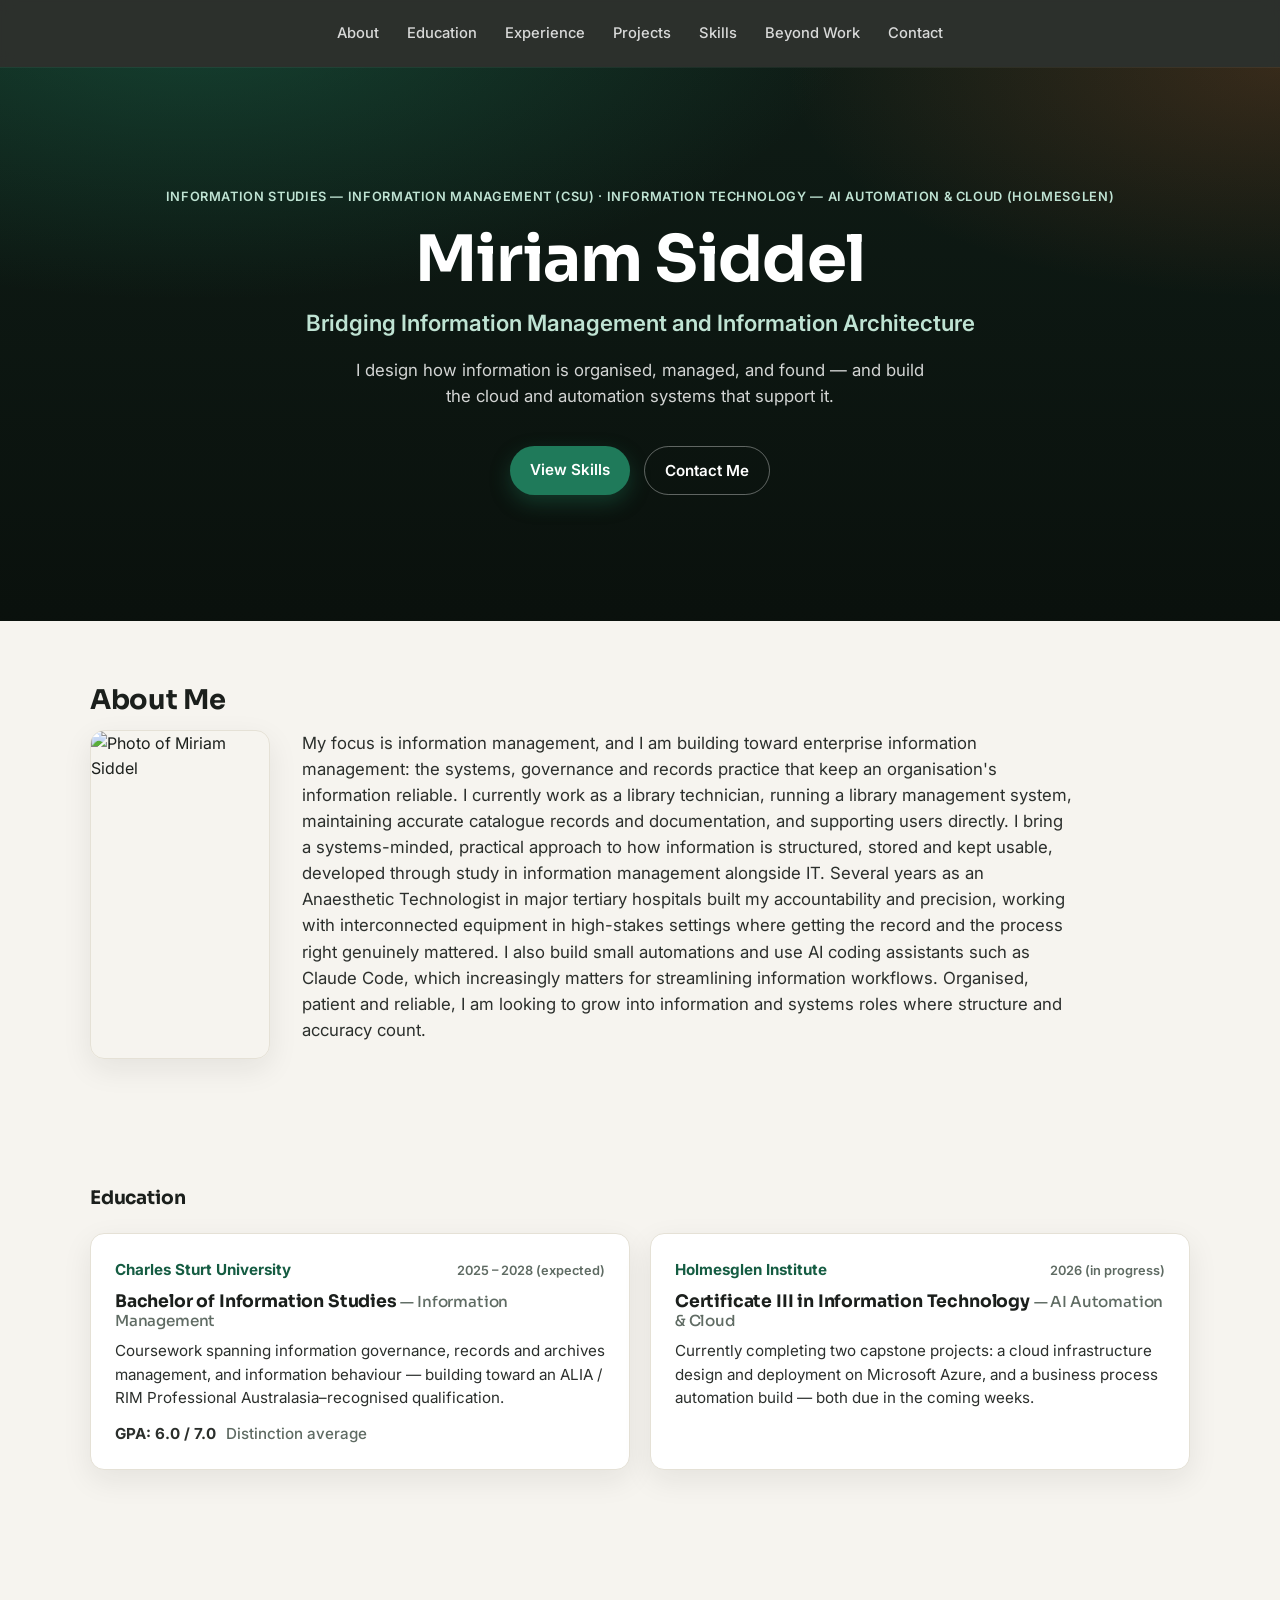
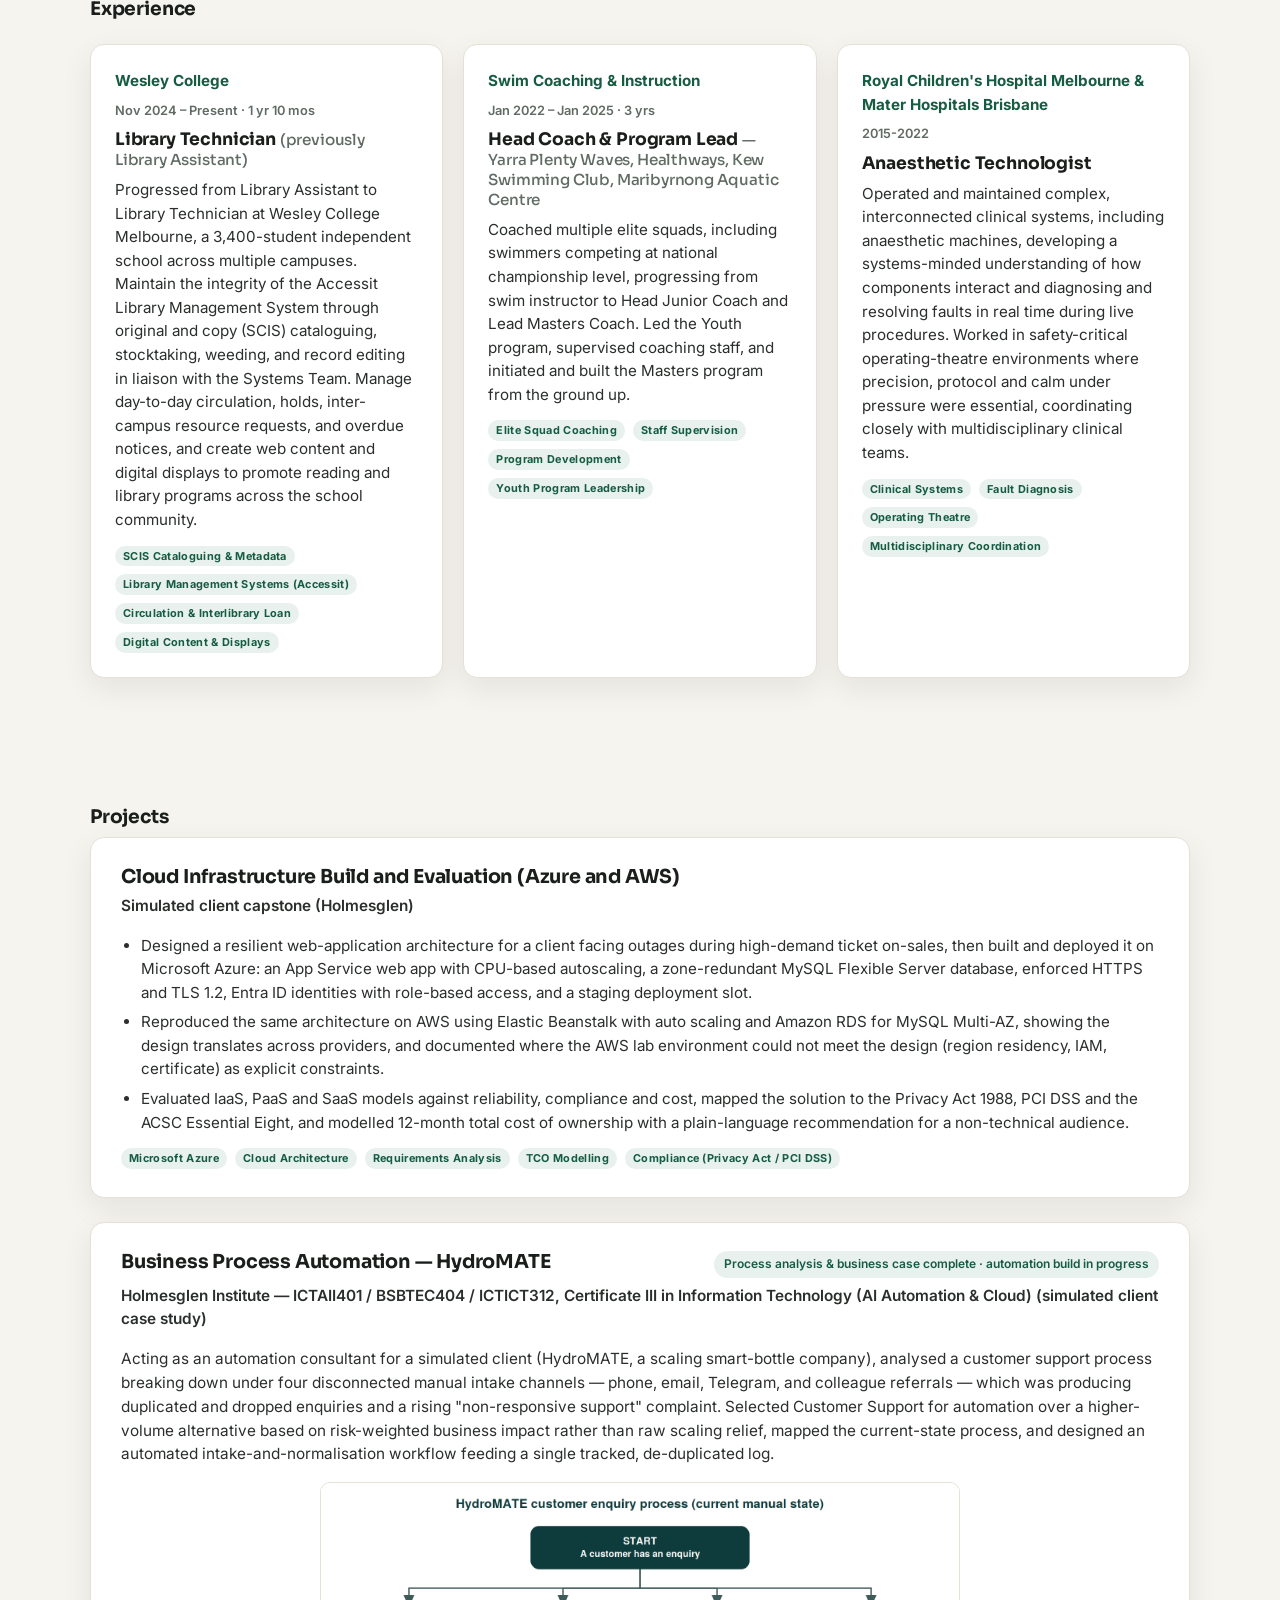
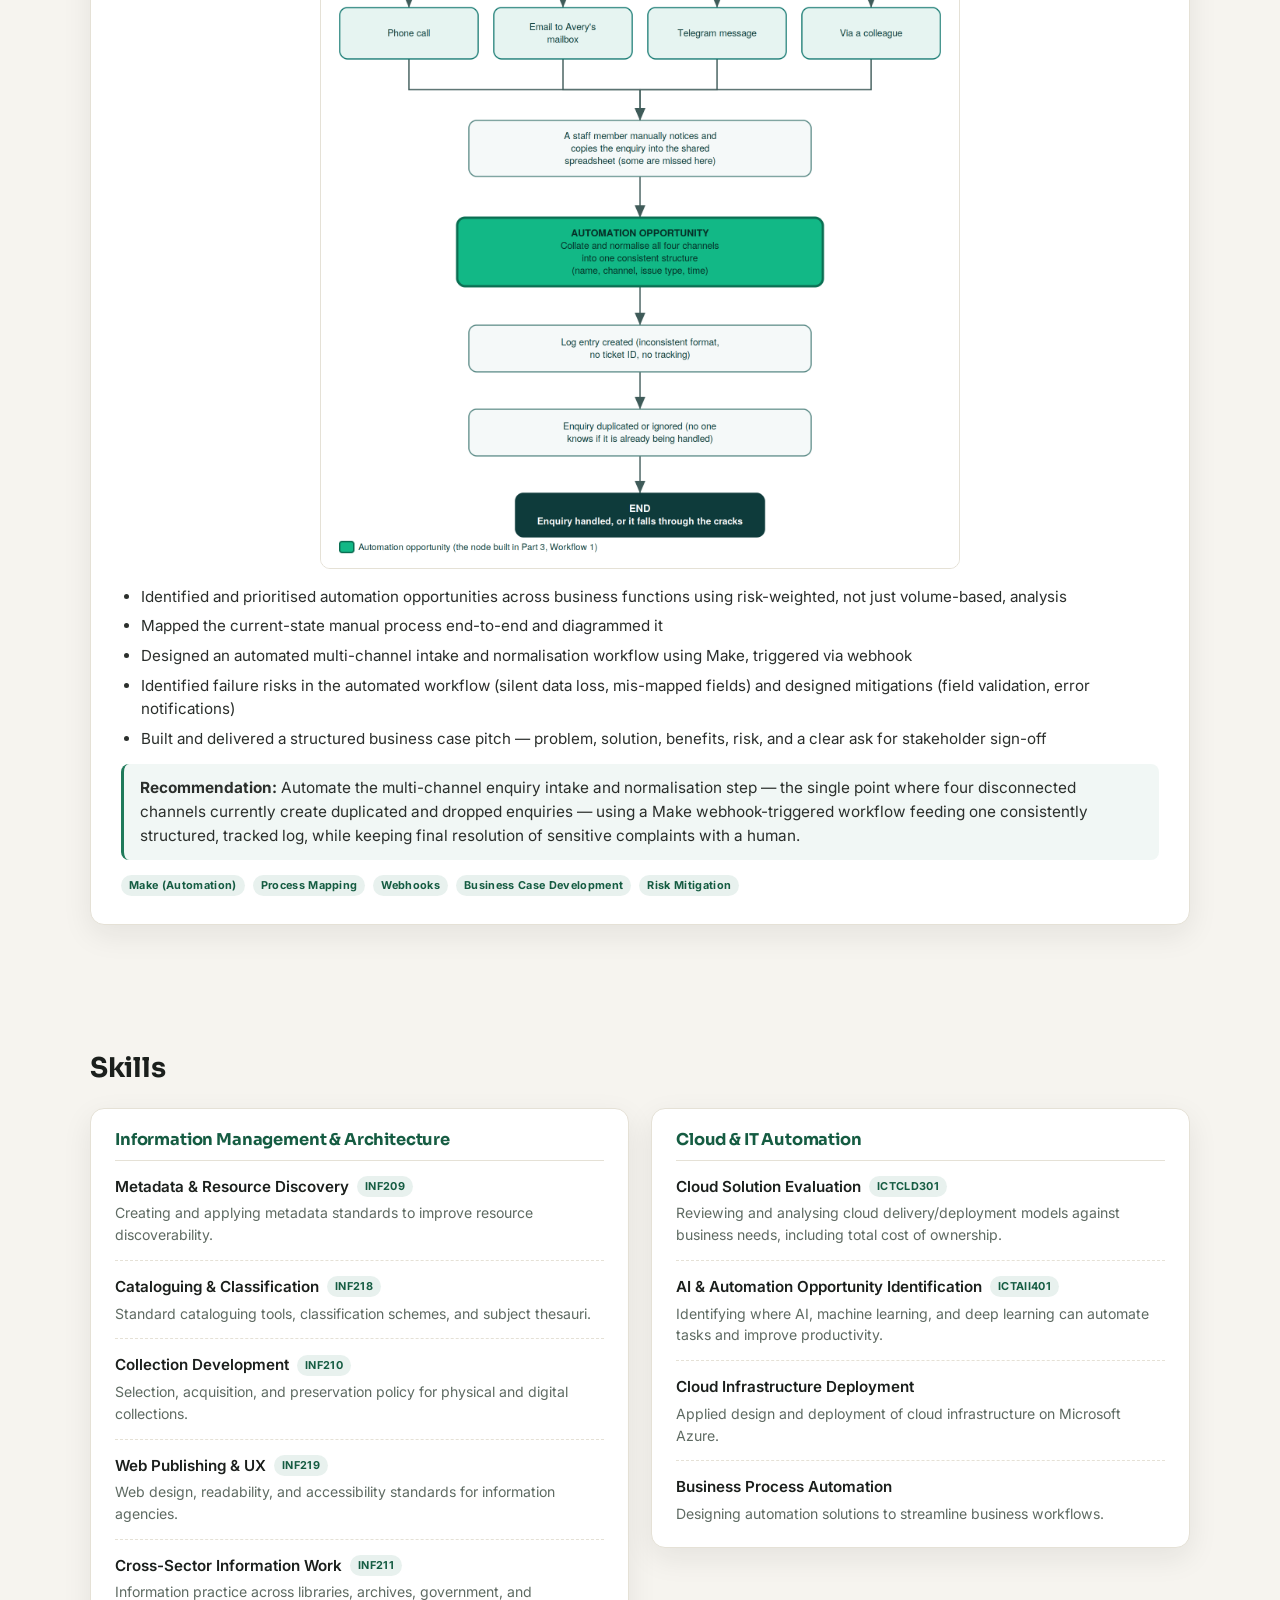
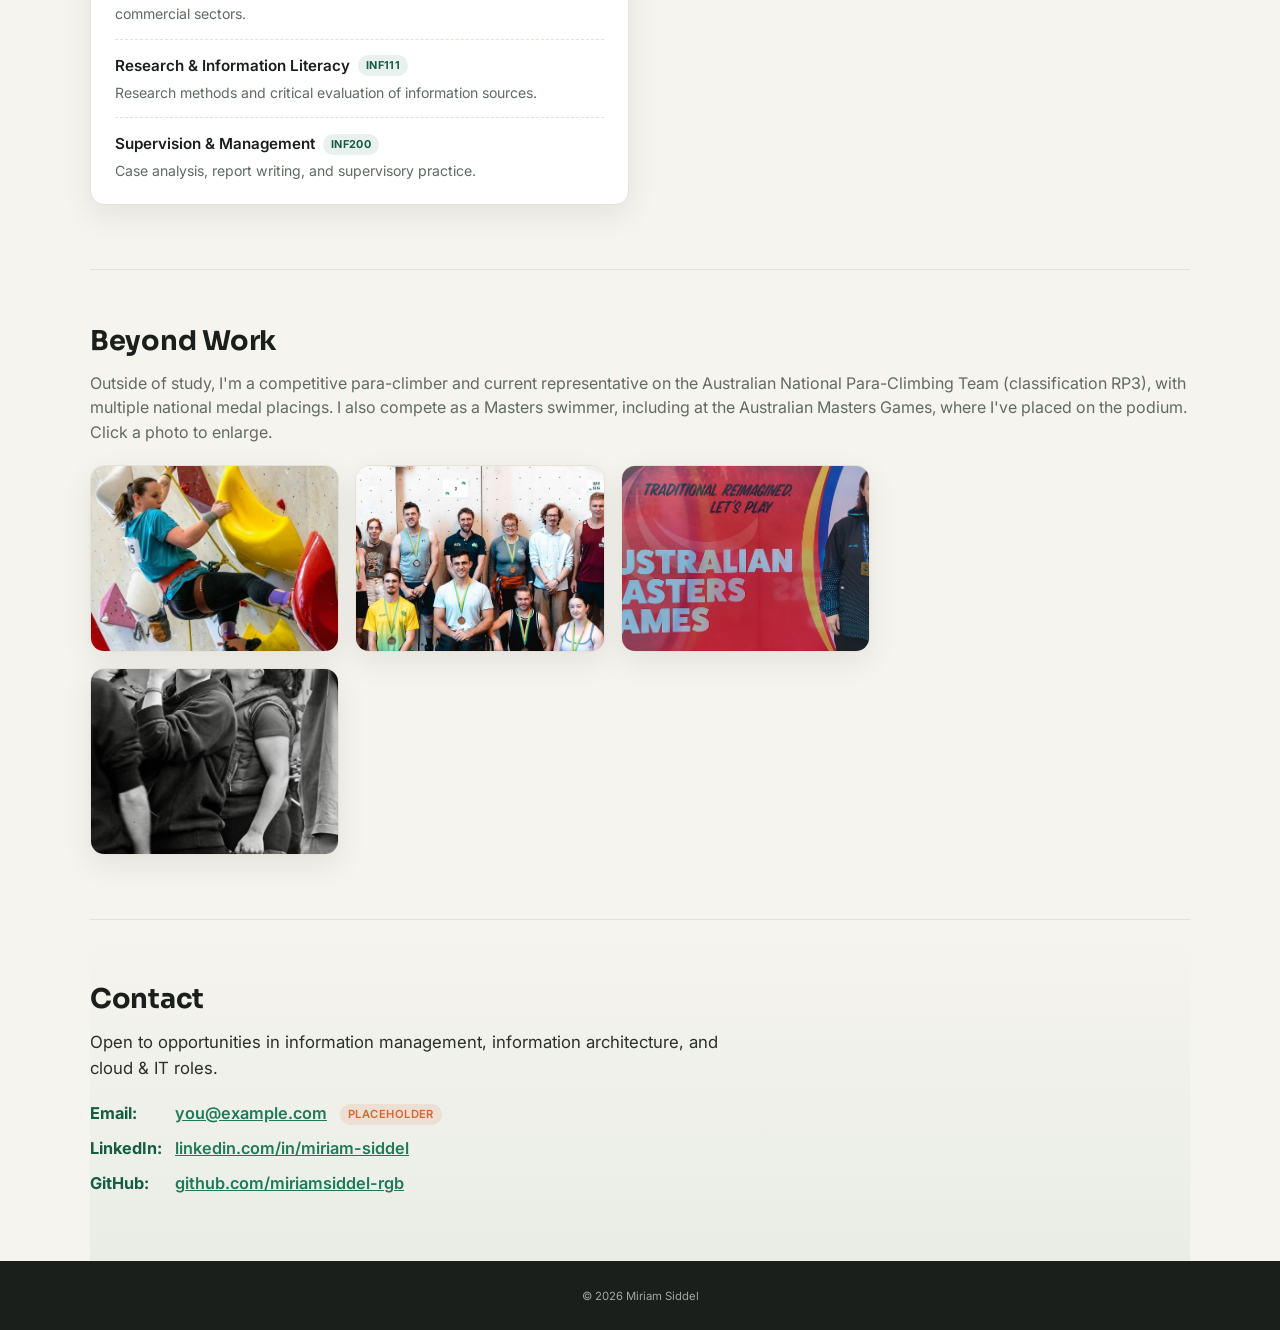
==== commit f10d03ae: "Update Cloud project card to dual-cloud build and evaluation Retitled and rewrote the Cloud project " ====
--- a/im/index.html
+++ b/im/index.html
@@ -122,19 +122,14 @@
       <h3>Projects</h3>
       <div class="project-card">
         <div class="project-header">
-          <h4>Cloud Migration Evaluation & Recommendation</h4>
-          <span class="project-status">Requirements & recommendation complete · build & deployment in progress</span>
-        </div>
-        <p class="project-context">Holmesglen Institute — ICTCLD301, Certificate III in Information Technology (simulated client case study)</p>
-        <p>Acting as a cloud consultant for a simulated client engagement, ran a full evaluation cycle for a ticketing platform whose site was crashing during high-demand ticket on-sales — one on-sale stayed down for 90 minutes and pushed roughly 70% of that show's tickets to secondary resellers. Elicited requirements through a structured client meeting, evaluated cloud service models (IaaS/PaaS/SaaS) and three concrete platforms (Microsoft Azure, AWS, Render) against reliability, compliance and cost, then delivered a technical recommendation alongside a plain-language cost estimate for a non-technical CEO audience.</p>
+          <h4>Cloud Infrastructure Build and Evaluation (Azure and AWS)</h4>
+        </div>
+        <p class="project-context">Simulated client capstone (Holmesglen)</p>
         <ul class="project-points">
-          <li>Ran a structured client requirements meeting and produced a full requirements specification</li>
-          <li>Evaluated cloud service and deployment models against reliability, compliance and budget constraints</li>
-          <li>Compared Microsoft Azure, AWS, and Render on capability, cost model, and data residency</li>
-          <li>Mapped the solution against the Privacy Act 1988, PCI DSS, and the ACSC Essential Eight</li>
-          <li>Modelled 12-month total cost of ownership and translated it into a plain-language estimate for a CEO audience</li>
+          <li>Designed a resilient web-application architecture for a client facing outages during high-demand ticket on-sales, then built and deployed it on Microsoft Azure: an App Service web app with CPU-based autoscaling, a zone-redundant MySQL Flexible Server database, enforced HTTPS and TLS 1.2, Entra ID identities with role-based access, and a staging deployment slot.</li>
+          <li>Reproduced the same architecture on AWS using Elastic Beanstalk with auto scaling and Amazon RDS for MySQL Multi-AZ, showing the design translates across providers, and documented where the AWS lab environment could not meet the design (region residency, IAM, certificate) as explicit constraints.</li>
+          <li>Evaluated IaaS, PaaS and SaaS models against reliability, compliance and cost, mapped the solution to the Privacy Act 1988, PCI DSS and the ACSC Essential Eight, and modelled 12-month total cost of ownership with a plain-language recommendation for a non-technical audience.</li>
         </ul>
-        <p class="project-outcome"><strong>Recommendation:</strong> Microsoft Azure App Service (auto-scaling) with a zone-redundant Azure Database for MySQL — a managed PaaS platform projected to absorb on-sale traffic spikes automatically for roughly $520–620/month with a reserved foundation, directly addressing the reliability failure at the centre of the brief.</p>
         <div class="exp-tags">
           <span class="unit-tag">Microsoft Azure</span>
           <span class="unit-tag">Cloud Architecture</span>
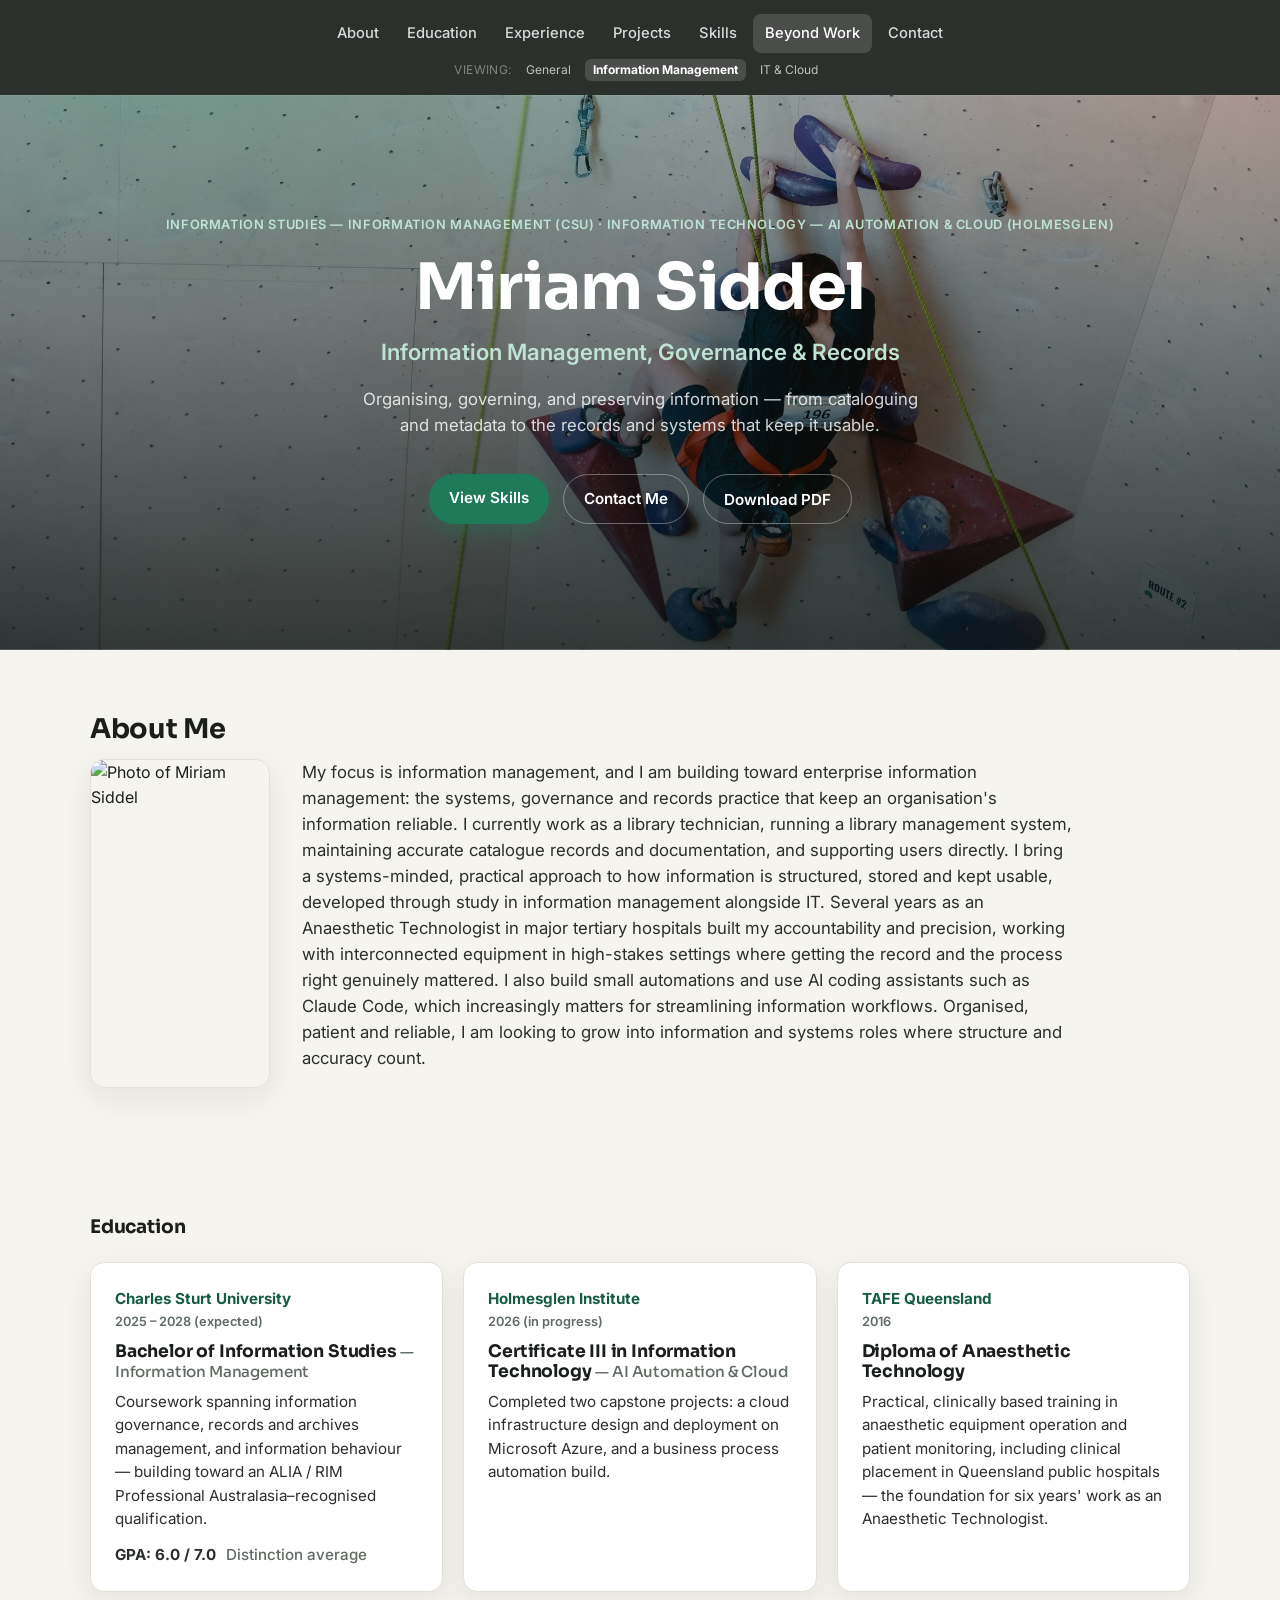
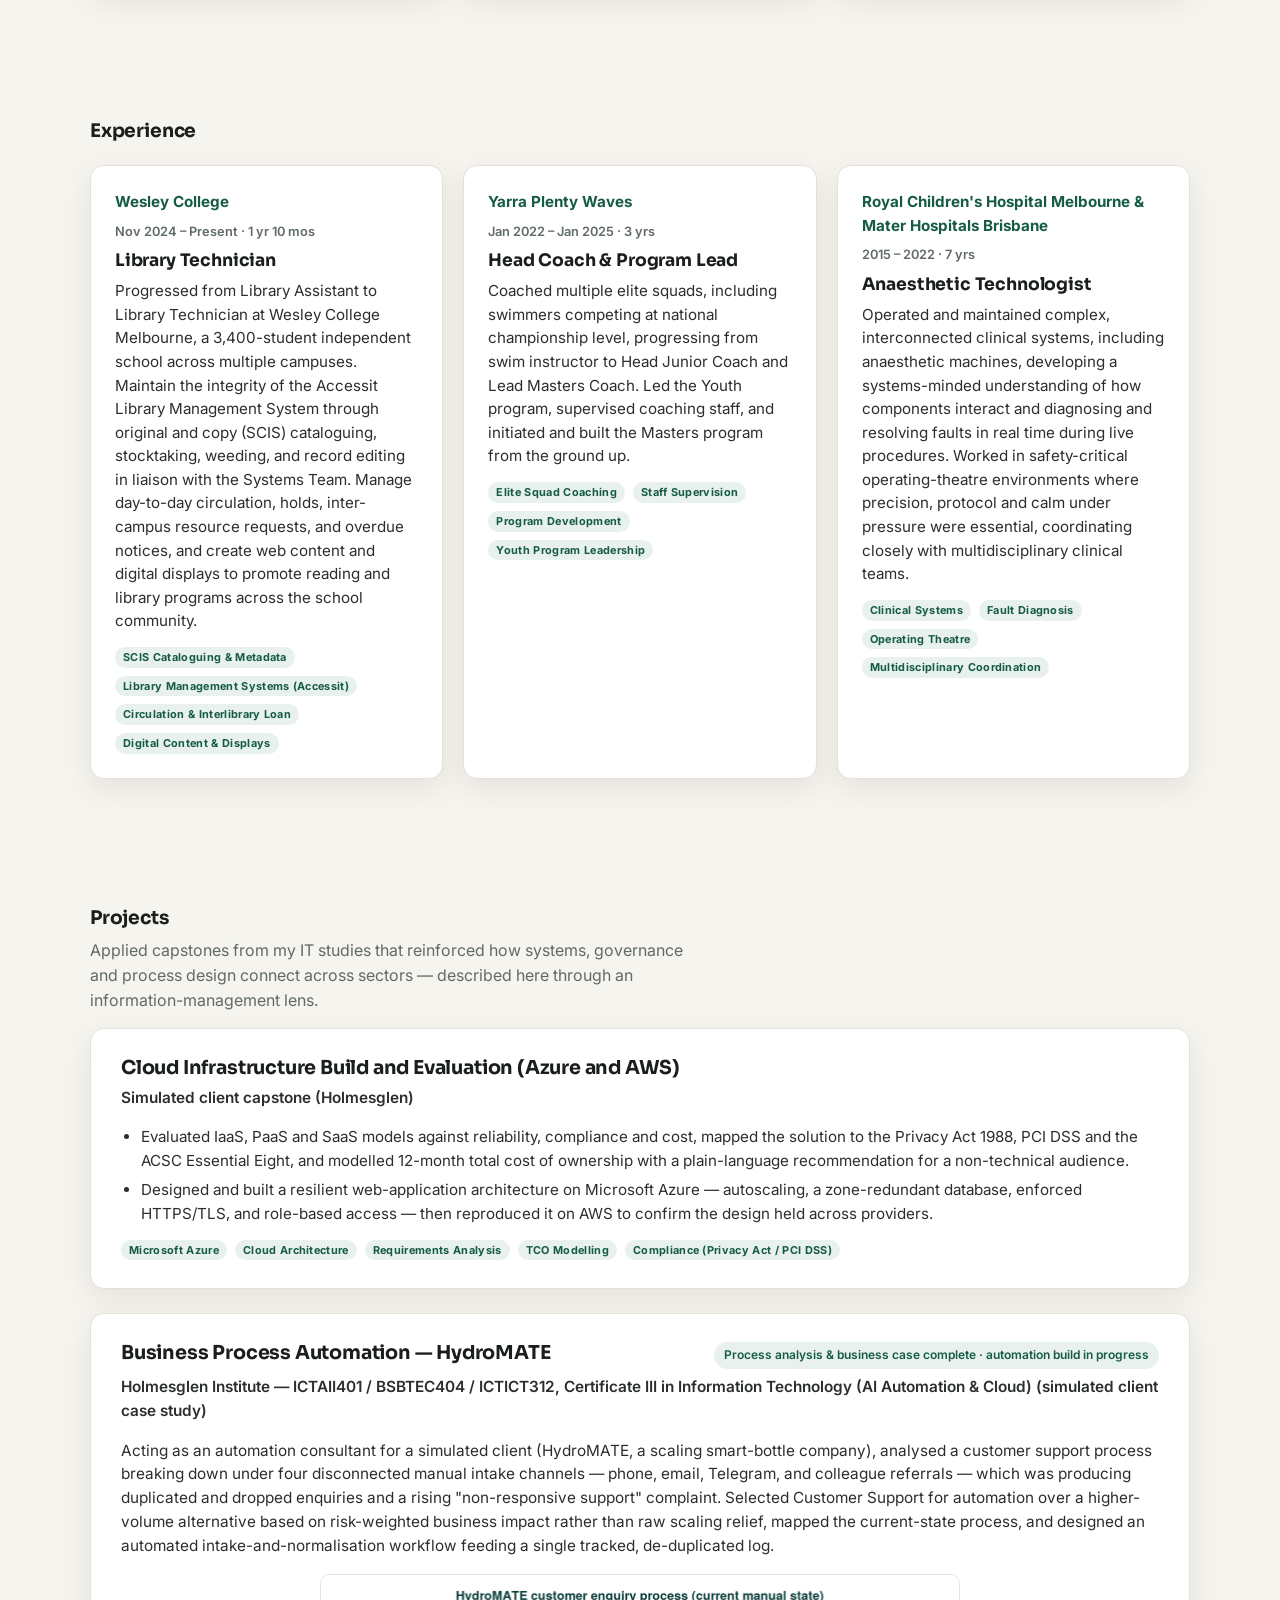
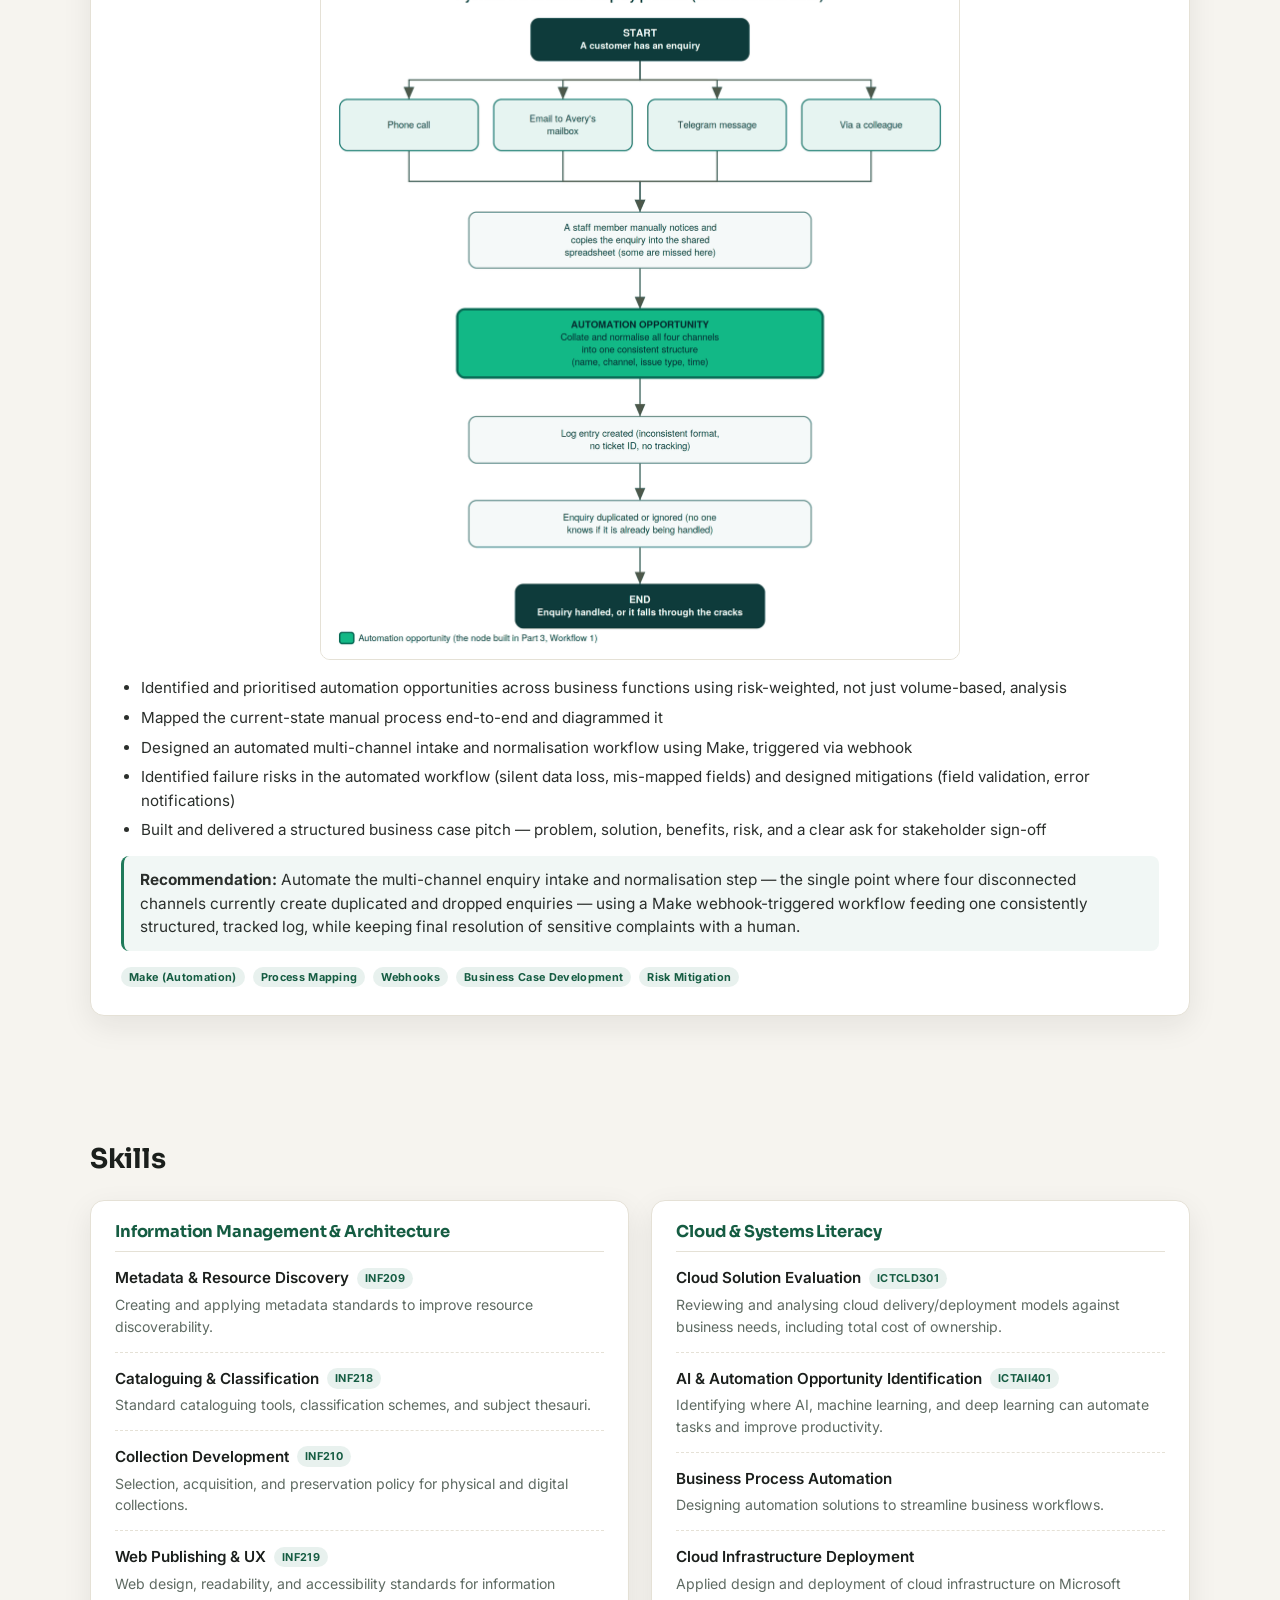
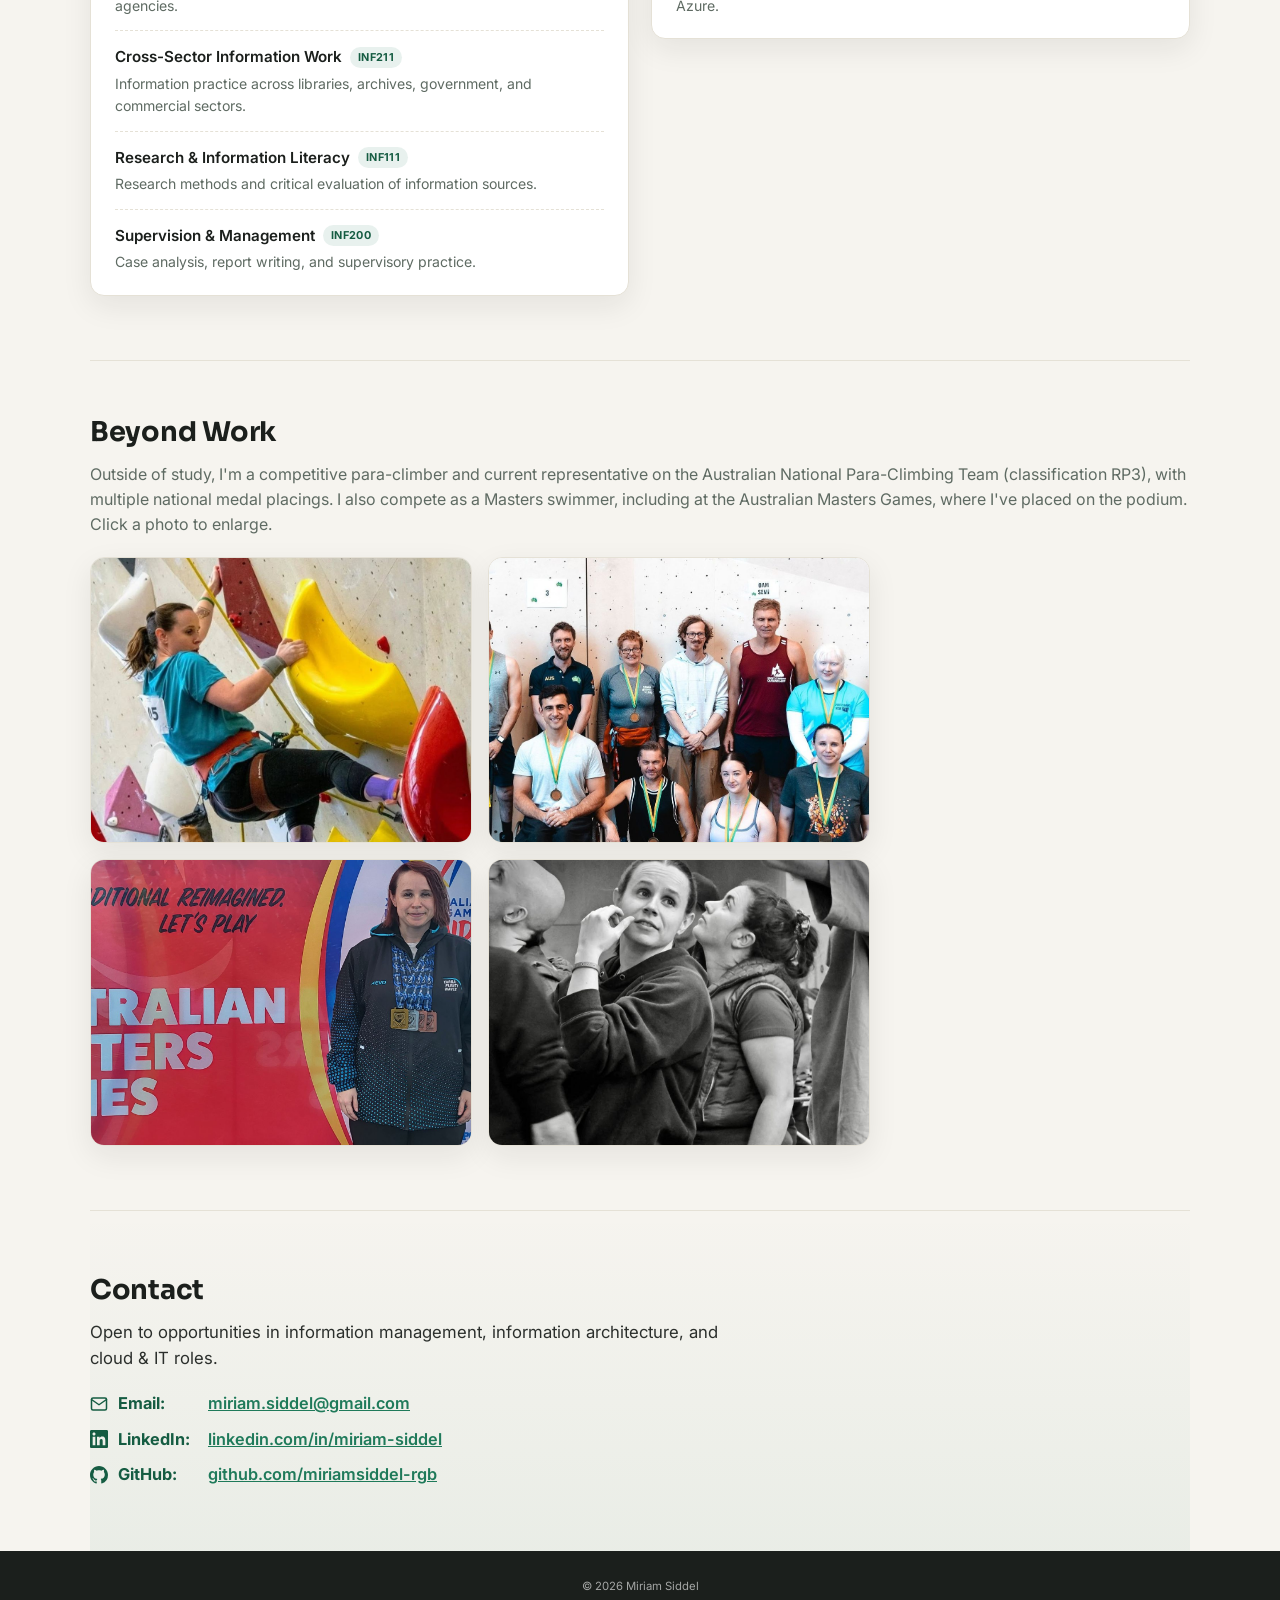
==== commit 0c84a4f4: "Fix layout bugs, sync content across pages, and add resume polish - Fix hero background image path (" ====
--- a/im/index.html
+++ b/im/index.html
@@ -3,8 +3,14 @@
 <head>
   <meta charset="utf-8" />
   <meta name="viewport" content="width=device-width,initial-scale=1" />
-  <meta name="description" content="Miriam Siddel — Information Management and Cloud & AI Automation. Bridging information architecture with cloud and automation systems." />
-  <title>Miriam Siddel — Information Management & Cloud/AI</title>
+  <meta name="description" content="Miriam Siddel — information management, governance, records and metadata, with a foundation in cloud and AI automation." />
+  <title>Miriam Siddel — Information Management</title>
+  <link rel="icon" href="data:image/svg+xml,%3Csvg xmlns='http://www.w3.org/2000/svg' viewBox='0 0 100 100'%3E%3Crect width='100' height='100' rx='20' fill='%231f7a5a'/%3E%3Ctext x='50' y='68' font-family='Georgia,serif' font-size='52' font-weight='700' fill='%23fff' text-anchor='middle'%3EMS%3C/text%3E%3C/svg%3E">
+  <meta property="og:type" content="website">
+  <meta property="og:title" content="Miriam Siddel — Information Management">
+  <meta property="og:description" content="Information management, governance, records and metadata, with a foundation in cloud and AI automation.">
+  <meta property="og:url" content="https://miriamsiddel-rgb.github.io/miriam_siddel_resume/im/">
+  <meta property="og:image" content="https://miriamsiddel-rgb.github.io/miriam_siddel_resume/assets/images/hero.jpg">
   <link rel="preconnect" href="https://fonts.googleapis.com">
   <link rel="preconnect" href="https://fonts.gstatic.com" crossorigin>
   <link href="https://fonts.googleapis.com/css2?family=Inter:wght@400;500;600;700&family=Sora:wght@600;700&display=swap" rel="stylesheet">
@@ -22,6 +28,12 @@
         <a href="#beyond-work">Beyond Work</a>
         <a href="#contact">Contact</a>
       </nav>
+      <nav class="version-switch" aria-label="Resume version">
+        <span>Viewing:</span>
+        <a href="../index.html">General</a>
+        <a href="index.html" class="active">Information Management</a>
+        <a href="../it/index.html">IT &amp; Cloud</a>
+      </nav>
     </div>
   </header>
 
@@ -30,11 +42,12 @@
       <div class="container hero-inner">
         <span class="eyebrow">Information Studies — Information Management (CSU) · Information Technology — AI Automation & Cloud (Holmesglen)</span>
         <h1 class="hero-name">Miriam Siddel</h1>
-        <p class="hero-tagline">Bridging Information Management and Information Architecture</p>
-        <p class="hero-desc">I design how information is organised, managed, and found — and build the cloud and automation systems that support it.</p>
+        <p class="hero-tagline">Information Management, Governance & Records</p>
+        <p class="hero-desc">Organising, governing, and preserving information — from cataloguing and metadata to the records and systems that keep it usable.</p>
         <p class="cta-row">
           <a class="btn" href="#skills">View Skills</a>
           <a class="btn ghost" href="#contact">Contact Me</a>
+          <button type="button" class="btn ghost" id="printBtn">Download PDF</button>
         </p>
       </div>
     </section>
@@ -65,7 +78,15 @@
             <span class="edu-dates">2026 (in progress)</span>
           </div>
           <h4>Certificate III in Information Technology <span class="edu-spec">— AI Automation & Cloud</span></h4>
-          <p>Currently completing two capstone projects: a cloud infrastructure design and deployment on Microsoft Azure, and a business process automation build — both due in the coming weeks.</p>
+          <p>Completed two capstone projects: a cloud infrastructure design and deployment on Microsoft Azure, and a business process automation build.</p>
+        </article>
+        <article class="edu-card">
+          <div class="edu-meta">
+            <span class="edu-org">TAFE Queensland</span>
+            <span class="edu-dates">2016</span>
+          </div>
+          <h4>Diploma of Anaesthetic Technology</h4>
+          <p>Practical, clinically based training in anaesthetic equipment operation and patient monitoring, including clinical placement in Queensland public hospitals — the foundation for six years' work as an Anaesthetic Technologist.</p>
         </article>
       </div>
     </section>
@@ -78,7 +99,7 @@
             <span class="edu-org">Wesley College</span>
             <span class="edu-dates">Nov 2024 – Present · 1 yr 10 mos</span>
           </div>
-          <h4>Library Technician <span class="edu-spec">(previously Library Assistant)</span></h4>
+          <h4>Library Technician</h4>
           <p>Progressed from Library Assistant to Library Technician at Wesley College Melbourne, a 3,400-student independent school across multiple campuses. Maintain the integrity of the Accessit Library Management System through original and copy (SCIS) cataloguing, stocktaking, weeding, and record editing in liaison with the Systems Team. Manage day-to-day circulation, holds, inter-campus resource requests, and overdue notices, and create web content and digital displays to promote reading and library programs across the school community.</p>
           <div class="exp-tags">
             <span class="unit-tag">SCIS Cataloguing & Metadata</span>
@@ -89,10 +110,10 @@
         </article>
         <article class="edu-card">
           <div class="edu-meta">
-            <span class="edu-org">Swim Coaching & Instruction</span>
+            <span class="edu-org">Yarra Plenty Waves</span>
             <span class="edu-dates">Jan 2022 – Jan 2025 · 3 yrs</span>
           </div>
-          <h4>Head Coach & Program Lead <span class="edu-spec">— Yarra Plenty Waves, Healthways, Kew Swimming Club, Maribyrnong Aquatic Centre</span></h4>
+          <h4>Head Coach & Program Lead</h4>
           <p>Coached multiple elite squads, including swimmers competing at national championship level, progressing from swim instructor to Head Junior Coach and Lead Masters Coach. Led the Youth program, supervised coaching staff, and initiated and built the Masters program from the ground up.</p>
           <div class="exp-tags">
             <span class="unit-tag">Elite Squad Coaching</span>
@@ -104,7 +125,7 @@
         <article class="edu-card">
           <div class="edu-meta">
             <span class="edu-org">Royal Children's Hospital Melbourne & Mater Hospitals Brisbane</span>
-            <span class="edu-dates">2015-2022</span>
+            <span class="edu-dates">2015 – 2022 · 7 yrs</span>
           </div>
           <h4>Anaesthetic Technologist</h4>
           <p>Operated and maintained complex, interconnected clinical systems, including anaesthetic machines, developing a systems-minded understanding of how components interact and diagnosing and resolving faults in real time during live procedures. Worked in safety-critical operating-theatre environments where precision, protocol and calm under pressure were essential, coordinating closely with multidisciplinary clinical teams.</p>
@@ -120,15 +141,15 @@
 
     <section id="projects" class="container projects">
       <h3>Projects</h3>
+      <p class="section-lede">Applied capstones from my IT studies that reinforced how systems, governance and process design connect across sectors — described here through an information-management lens.</p>
       <div class="project-card">
         <div class="project-header">
           <h4>Cloud Infrastructure Build and Evaluation (Azure and AWS)</h4>
         </div>
         <p class="project-context">Simulated client capstone (Holmesglen)</p>
         <ul class="project-points">
-          <li>Designed a resilient web-application architecture for a client facing outages during high-demand ticket on-sales, then built and deployed it on Microsoft Azure: an App Service web app with CPU-based autoscaling, a zone-redundant MySQL Flexible Server database, enforced HTTPS and TLS 1.2, Entra ID identities with role-based access, and a staging deployment slot.</li>
-          <li>Reproduced the same architecture on AWS using Elastic Beanstalk with auto scaling and Amazon RDS for MySQL Multi-AZ, showing the design translates across providers, and documented where the AWS lab environment could not meet the design (region residency, IAM, certificate) as explicit constraints.</li>
           <li>Evaluated IaaS, PaaS and SaaS models against reliability, compliance and cost, mapped the solution to the Privacy Act 1988, PCI DSS and the ACSC Essential Eight, and modelled 12-month total cost of ownership with a plain-language recommendation for a non-technical audience.</li>
+          <li>Designed and built a resilient web-application architecture on Microsoft Azure — autoscaling, a zone-redundant database, enforced HTTPS/TLS, and role-based access — then reproduced it on AWS to confirm the design held across providers.</li>
         </ul>
         <div class="exp-tags">
           <span class="unit-tag">Microsoft Azure</span>
@@ -183,12 +204,12 @@
         </div>
 
         <div class="skills-group">
-          <h4>Cloud & IT Automation</h4>
+          <h4>Cloud & Systems Literacy</h4>
           <ul class="skill-grid">
             <li><strong>Cloud Solution Evaluation <span class="unit-tag">ICTCLD301</span></strong><span class="skill-desc">Reviewing and analysing cloud delivery/deployment models against business needs, including total cost of ownership.</span></li>
             <li><strong>AI & Automation Opportunity Identification <span class="unit-tag">ICTAII401</span></strong><span class="skill-desc">Identifying where AI, machine learning, and deep learning can automate tasks and improve productivity.</span></li>
+            <li><strong>Business Process Automation</strong><span class="skill-desc">Designing automation solutions to streamline business workflows.</span></li>
             <li><strong>Cloud Infrastructure Deployment</strong><span class="skill-desc">Applied design and deployment of cloud infrastructure on Microsoft Azure.</span></li>
-            <li><strong>Business Process Automation</strong><span class="skill-desc">Designing automation solutions to streamline business workflows.</span></li>
           </ul>
         </div>
       </div>
@@ -198,7 +219,7 @@
       <h3>Beyond Work</h3>
       <p>Outside of study, I'm a competitive para-climber and current representative on the Australian National Para-Climbing Team (classification RP3), with multiple national medal placings. I also compete as a Masters swimmer, including at the Australian Masters Games, where I've placed on the podium. Click a photo to enlarge.</p>
       <div class="grid">
-        <button class="photo" data-src="../assets/images/1.jpg" aria-label="Climber reaching for a yellow hold on a competition wall">
+        <button class="photo" data-src="../assets/images/1.jpg" data-pos="50% 20%" aria-label="Climber reaching for a yellow hold on a competition wall">
           <svg viewBox="0 0 200 120" xmlns="http://www.w3.org/2000/svg">
             <defs><linearGradient id="g1" x1="0" y1="0" x2="1" y2="1"><stop offset="0" stop-color="#eef3ee"/><stop offset="1" stop-color="#d8e6de"/></linearGradient></defs>
             <rect width="200" height="120" fill="url(#g1)"/>
@@ -211,7 +232,7 @@
             <ellipse cx="30" cy="90" rx="10" ry="7" fill="#7a5a3c"/>
           </svg>
         </button>
-        <button class="photo" data-src="../assets/images/2.jpg" aria-label="Group photo of medalists at a climbing competition">
+        <button class="photo" data-src="../assets/images/2.jpg" data-pos="100% 50%" aria-label="Group photo of medalists at a climbing competition">
           <svg viewBox="0 0 200 120" xmlns="http://www.w3.org/2000/svg">
             <defs><linearGradient id="g2" x1="0" y1="0" x2="0" y2="1"><stop offset="0" stop-color="#22201b"/><stop offset="1" stop-color="#12241c"/></linearGradient></defs>
             <rect width="200" height="120" fill="url(#g2)"/>
@@ -228,8 +249,8 @@
             </g>
           </svg>
         </button>
-        <button class="photo" data-src="../assets/images/masters-games-medals.jpg" aria-label="Miriam with medals at the Australian Masters Games"></button>
-        <button class="photo" data-src="../assets/images/climbing-candid.jpg" aria-label="Black and white candid photo at a climbing event"></button>
+        <button class="photo" data-src="../assets/images/masters-games-medals.jpg" data-pos="100% 50%" aria-label="Miriam with medals at the Australian Masters Games"></button>
+        <button class="photo" data-src="../assets/images/climbing-candid.jpg" data-pos="50% 15%" aria-label="Black and white candid photo at a climbing event"></button>
       </div>
     </section>
 
@@ -245,9 +266,9 @@
       <h3>Contact</h3>
       <p>Open to opportunities in information management, information architecture, and cloud & IT roles.</p>
       <ul class="contact-list">
-        <li><strong>Email:</strong> <a href="mailto:you@example.com">you@example.com</a> <span class="placeholder-tag">placeholder</span></li>
-        <li><strong>LinkedIn:</strong> <a href="https://www.linkedin.com/in/miriam-siddel-939139266/" target="_blank" rel="noopener">linkedin.com/in/miriam-siddel</a></li>
-        <li><strong>GitHub:</strong> <a href="https://github.com/miriamsiddel-rgb" target="_blank" rel="noopener">github.com/miriamsiddel-rgb</a></li>
+        <li><svg class="contact-icon" viewBox="0 0 24 24" fill="none" stroke="currentColor" stroke-width="2" stroke-linecap="round" stroke-linejoin="round" aria-hidden="true"><rect x="2" y="4" width="20" height="16" rx="2"/><path d="m22 6-10 7L2 6"/></svg><strong>Email:</strong> <a href="mailto:miriam.siddel@gmail.com">miriam.siddel@gmail.com</a></li>
+        <li><svg class="contact-icon" viewBox="0 0 24 24" fill="currentColor" aria-hidden="true"><path d="M20.447 20.452h-3.554v-5.569c0-1.328-.027-3.037-1.852-3.037-1.853 0-2.136 1.445-2.136 2.939v5.667H9.351V9h3.414v1.561h.046c.477-.9 1.637-1.85 3.37-1.85 3.601 0 4.267 2.37 4.267 5.455v6.286zM5.337 7.433c-1.144 0-2.063-.926-2.063-2.065 0-1.138.92-2.063 2.063-2.063 1.14 0 2.064.925 2.064 2.063 0 1.139-.925 2.065-2.064 2.065zm1.782 13.019H3.555V9h3.564v11.452zM22.225 0H1.771C.792 0 0 .774 0 1.729v20.542C0 23.227.792 24 1.771 24h20.451C23.2 24 24 23.227 24 22.271V1.729C24 .774 23.2 0 22.222 0h.003z"/></svg><strong>LinkedIn:</strong> <a href="https://www.linkedin.com/in/miriam-siddel-939139266/" target="_blank" rel="noopener">linkedin.com/in/miriam-siddel</a></li>
+        <li><svg class="contact-icon" viewBox="0 0 16 16" fill="currentColor" aria-hidden="true"><path d="M8 0C3.58 0 0 3.58 0 8c0 3.54 2.29 6.53 5.47 7.59.4.07.55-.17.55-.38 0-.19-.01-.82-.01-1.49-2.01.37-2.53-.49-2.69-.94-.09-.23-.48-.94-.82-1.13-.28-.15-.68-.52-.01-.53.63-.01 1.08.58 1.23.82.72 1.21 1.87.87 2.33.66.07-.52.28-.87.51-1.07-1.78-.2-3.64-.89-3.64-3.95 0-.87.31-1.59.82-2.15-.08-.2-.36-1.02.08-2.12 0 0 .67-.21 2.2.82.64-.18 1.32-.27 2-.27.68 0 1.36.09 2 .27 1.53-1.04 2.2-.82 2.2-.82.44 1.1.16 1.92.08 2.12.51.56.82 1.27.82 2.15 0 3.07-1.87 3.75-3.65 3.95.29.25.54.73.54 1.48 0 1.07-.01 1.93-.01 2.2 0 .21.15.46.55.38A8.013 8.013 0 0 0 16 8c0-4.42-3.58-8-8-8z"/></svg><strong>GitHub:</strong> <a href="https://github.com/miriamsiddel-rgb" target="_blank" rel="noopener">github.com/miriamsiddel-rgb</a></li>
       </ul>
     </section>
   </main>
--- a/assets/styles.css
+++ b/assets/styles.css
@@ -37,7 +37,7 @@
   backdrop-filter:blur(8px);
   box-shadow:0 1px 0 rgba(255,255,255,0.06);
 }
-.site-header .container{display:flex;align-items:center;justify-content:center;padding-top:14px;padding-bottom:14px;flex-wrap:wrap;gap:10px}
+.site-header .container{display:flex;flex-direction:column;align-items:center;justify-content:center;padding-top:14px;padding-bottom:14px;gap:6px}
 .nav{display:flex;flex-wrap:wrap;gap:4px;justify-content:center}
 .nav a{
   color:rgba(255,255,255,0.82);text-decoration:none;
@@ -45,6 +45,14 @@
   transition:background .15s ease,color .15s ease;
 }
 .nav a:hover{background:rgba(255,255,255,0.1);color:#fff}
+.nav a.active{background:rgba(255,255,255,0.14);color:#fff}
+main section[id]{scroll-margin-top:100px}
+
+.version-switch{display:flex;flex-wrap:wrap;gap:6px;justify-content:center;align-items:center;font-size:.75rem}
+.version-switch span{text-transform:uppercase;letter-spacing:.04em;color:rgba(255,255,255,0.4)}
+.version-switch a{color:rgba(255,255,255,0.7);text-decoration:none;padding:2px 8px;border-radius:6px;transition:background .15s ease,color .15s ease}
+.version-switch a:hover{background:rgba(255,255,255,0.1);color:#fff}
+.version-switch a.active{color:#fff;font-weight:700;background:rgba(255,255,255,0.14)}
 
 /* Hero */
 .hero{
@@ -54,7 +62,7 @@
     radial-gradient(1100px 480px at 15% -10%, rgba(31,122,90,0.4), transparent 60%),
     radial-gradient(900px 420px at 100% 0%, rgba(217,102,47,0.2), transparent 55%),
     linear-gradient(180deg, rgba(8,12,9,0.35) 0%, rgba(8,12,9,0.8) 100%),
-    url('assets/images/hero.jpg');
+    url('images/hero.jpg');
   background-size:cover,cover,cover,cover;
   background-position:center,center,center,center 15%;
   background-repeat:no-repeat;
@@ -80,6 +88,7 @@
 .btn:hover{transform:translateY(-2px);box-shadow:0 12px 28px rgba(31,122,90,0.4);background:var(--accent-dark)}
 .btn.ghost{background:transparent;color:#fff;border:1px solid rgba(255,255,255,0.35);box-shadow:none}
 .btn.ghost:hover{background:rgba(255,255,255,0.1);border-color:rgba(255,255,255,0.55)}
+button.btn{border:0;font-family:inherit;cursor:pointer}
 
 /* Sections */
 .about,.skills,.gallery,.contact{padding:64px 0}
@@ -101,6 +110,7 @@
 /* Education */
 .education{padding:64px 0}
 .education-grid{display:grid;grid-template-columns:repeat(auto-fit,minmax(280px,1fr));gap:20px;margin-top:24px}
+.education .edu-meta{flex-direction:column;align-items:flex-start;gap:2px}
 .edu-card{
   background:var(--card);border:1px solid var(--border);border-radius:var(--radius);
   padding:24px;box-shadow:var(--shadow);
@@ -147,15 +157,15 @@
 
 /* Skills */
 .skills-columns{
-  display:grid;grid-template-columns:1fr 1fr;
-  gap:22px;margin-top:24px;align-items:start;
+  columns:2 320px;column-gap:22px;margin-top:24px;
 }
 @media (max-width:700px){
-  .skills-columns{grid-template-columns:1fr}
+  .skills-columns{columns:1}
 }
 .skills-group{
-  margin:0;background:var(--card);border:1px solid var(--border);border-radius:var(--radius);
+  margin:0 0 22px;background:var(--card);border:1px solid var(--border);border-radius:var(--radius);
   padding:22px 24px;box-shadow:var(--shadow);
+  break-inside:avoid;-webkit-column-break-inside:avoid;
 }
 .skills-group h4{font-size:1.02rem;color:var(--accent-dark);margin:0 0 14px;padding-bottom:10px;border-bottom:1px solid var(--border)}
 .skill-grid{list-style:none;padding:0;margin:0;display:flex;flex-direction:column;gap:14px}
@@ -177,7 +187,10 @@
 /* Gallery / Beyond Work */
 .gallery p{color:var(--muted)}
 #beyond-work{padding-top:56px;padding-bottom:64px;border-top:1px solid var(--border)}
-#beyond-work .grid{max-width:780px}
+#beyond-work .grid{max-width:780px;grid-template-columns:repeat(2,1fr)}
+@media (max-width:480px){
+  #beyond-work .grid{grid-template-columns:1fr}
+}
 .grid{display:grid;grid-template-columns:repeat(auto-fit,minmax(200px,1fr));gap:16px;margin-top:20px}
 .photo{
   background:var(--card);border:1px solid var(--border);padding:0;
@@ -210,8 +223,9 @@
 .contact p{font-size:1.05rem;color:#2b2f2c;max-width:60ch}
 .contact a{font-weight:600}
 .contact-list{list-style:none;padding:0;margin:20px 0 0;display:flex;flex-direction:column;gap:10px}
-.contact-list li{font-size:1.02rem;color:#2b2f2c}
+.contact-list li{font-size:1.02rem;color:#2b2f2c;display:flex;align-items:center;gap:10px}
 .contact-list strong{display:inline-block;min-width:80px;color:var(--accent-dark)}
+.contact-icon{width:18px;height:18px;flex-shrink:0;color:var(--accent-dark)}
 .placeholder-tag{
   display:inline-block;margin-left:8px;font-size:.7rem;font-weight:600;text-transform:uppercase;
   letter-spacing:.04em;color:var(--rust);background:rgba(217,102,47,0.12);
@@ -237,3 +251,20 @@
   .hero-tagline{font-size:1.05rem}
   .about,.skills,.gallery,.contact{padding:48px 0}
 }
+
+/* Print */
+@media print{
+  @page{margin:1.5cm}
+  body{background:#fff;color:#000}
+  .site-header,.cta-row,.modal,.site-footer,#beyond-work .grid{display:none !important}
+  .hero{background:none !important;background-color:transparent !important;padding:12px 0 24px}
+  .eyebrow,.hero-tagline,.hero-desc,.hero-name{color:#000 !important}
+  .container{max-width:100%}
+  a{color:#000;text-decoration:underline}
+  .edu-card,.project-card,.skills-group{box-shadow:none;border:1px solid #ccc;break-inside:avoid;page-break-inside:avoid}
+  .education-grid,.skills-columns{display:block !important}
+  .education-grid>*{margin-bottom:16px}
+  .unit-tag{background:none;border:1px solid #999;color:#000}
+  .project-outcome{background:none;border-left:2px solid #000}
+  .about,.education,.experience,.projects,.skills,.gallery,.contact{padding:20px 0}
+}
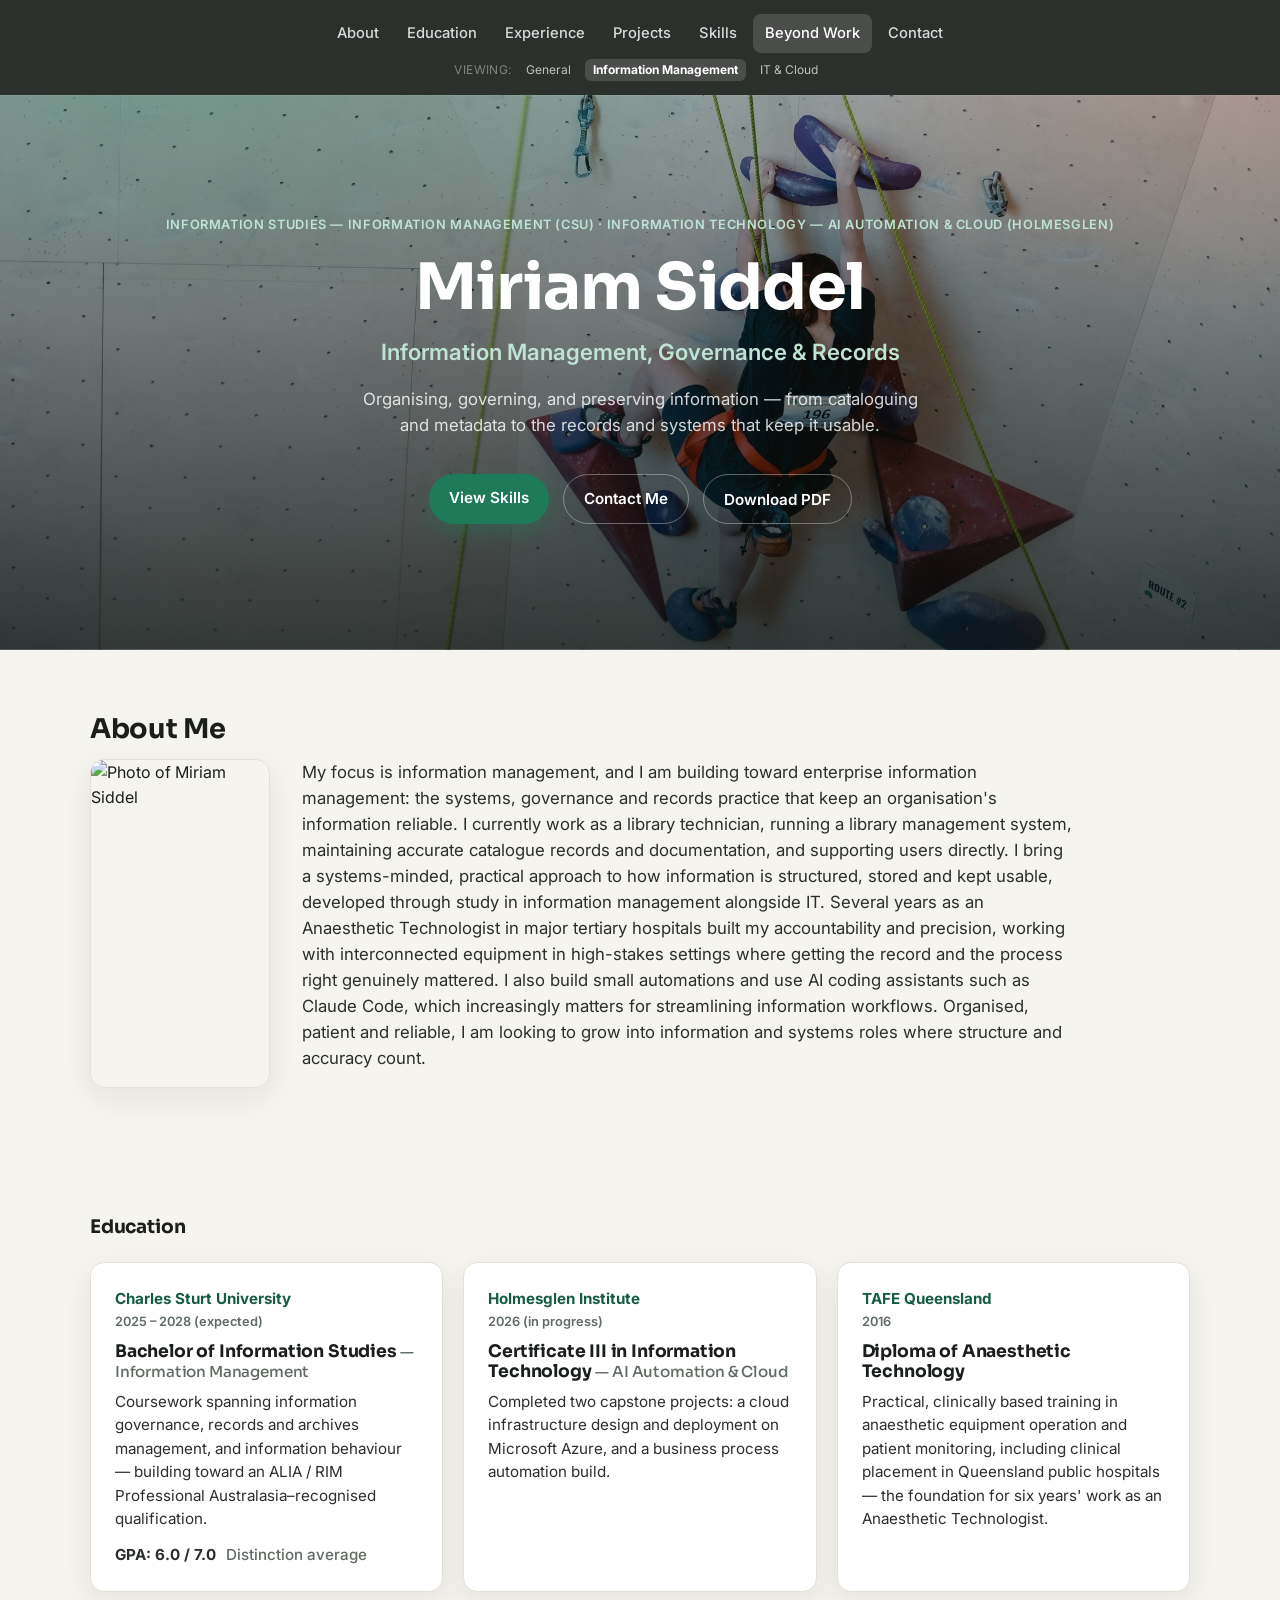
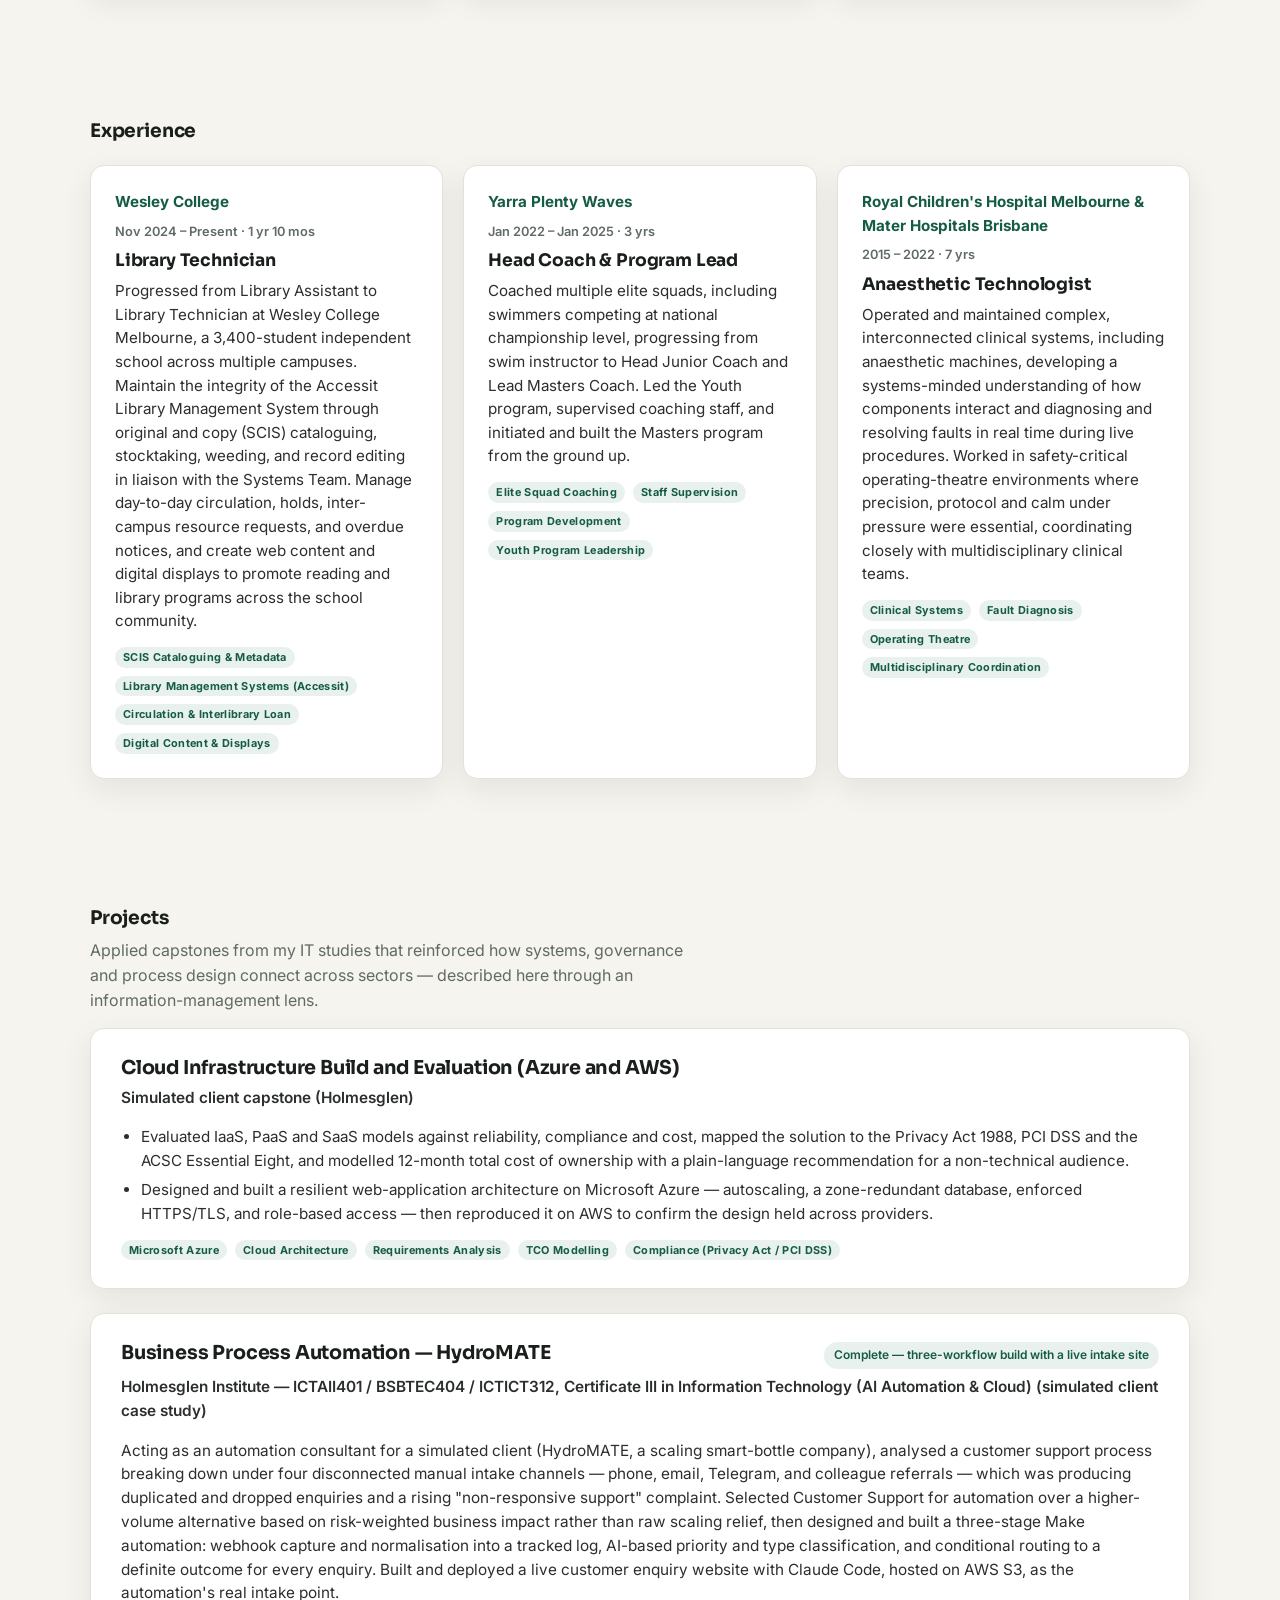
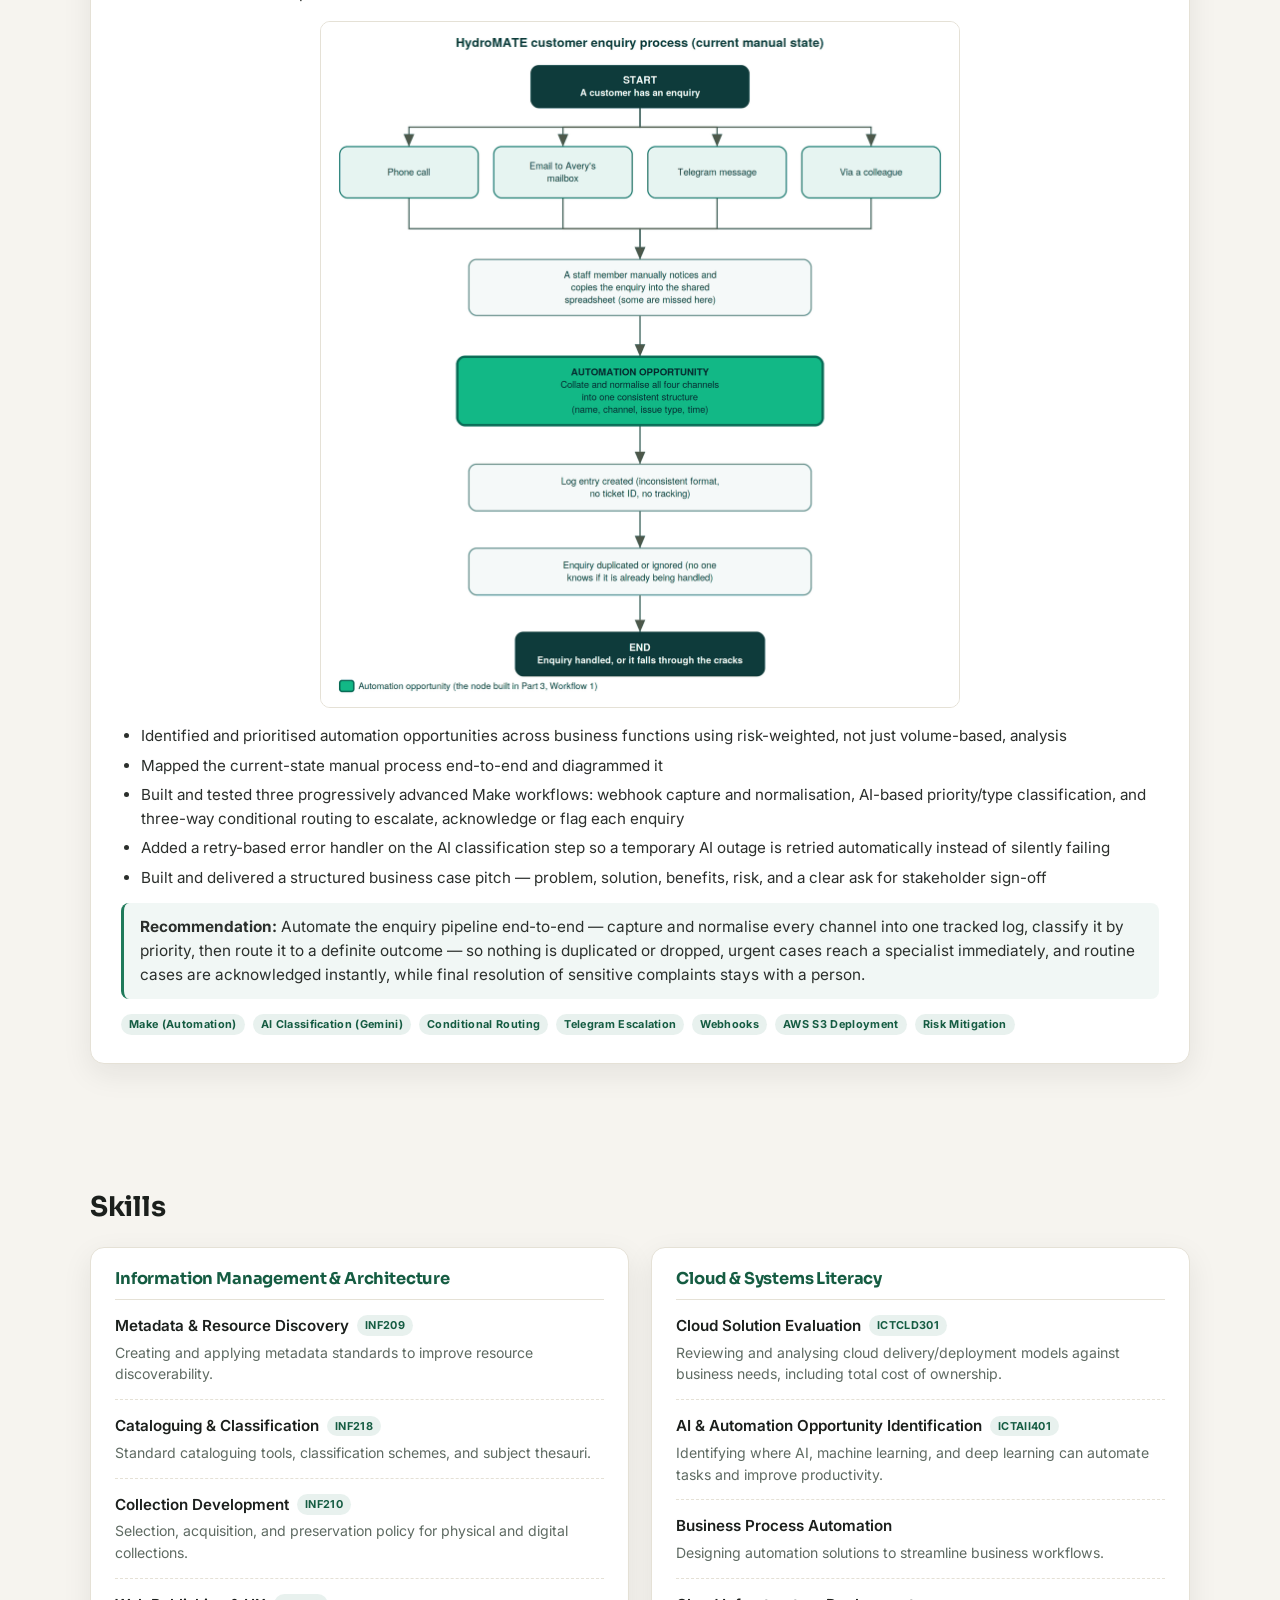
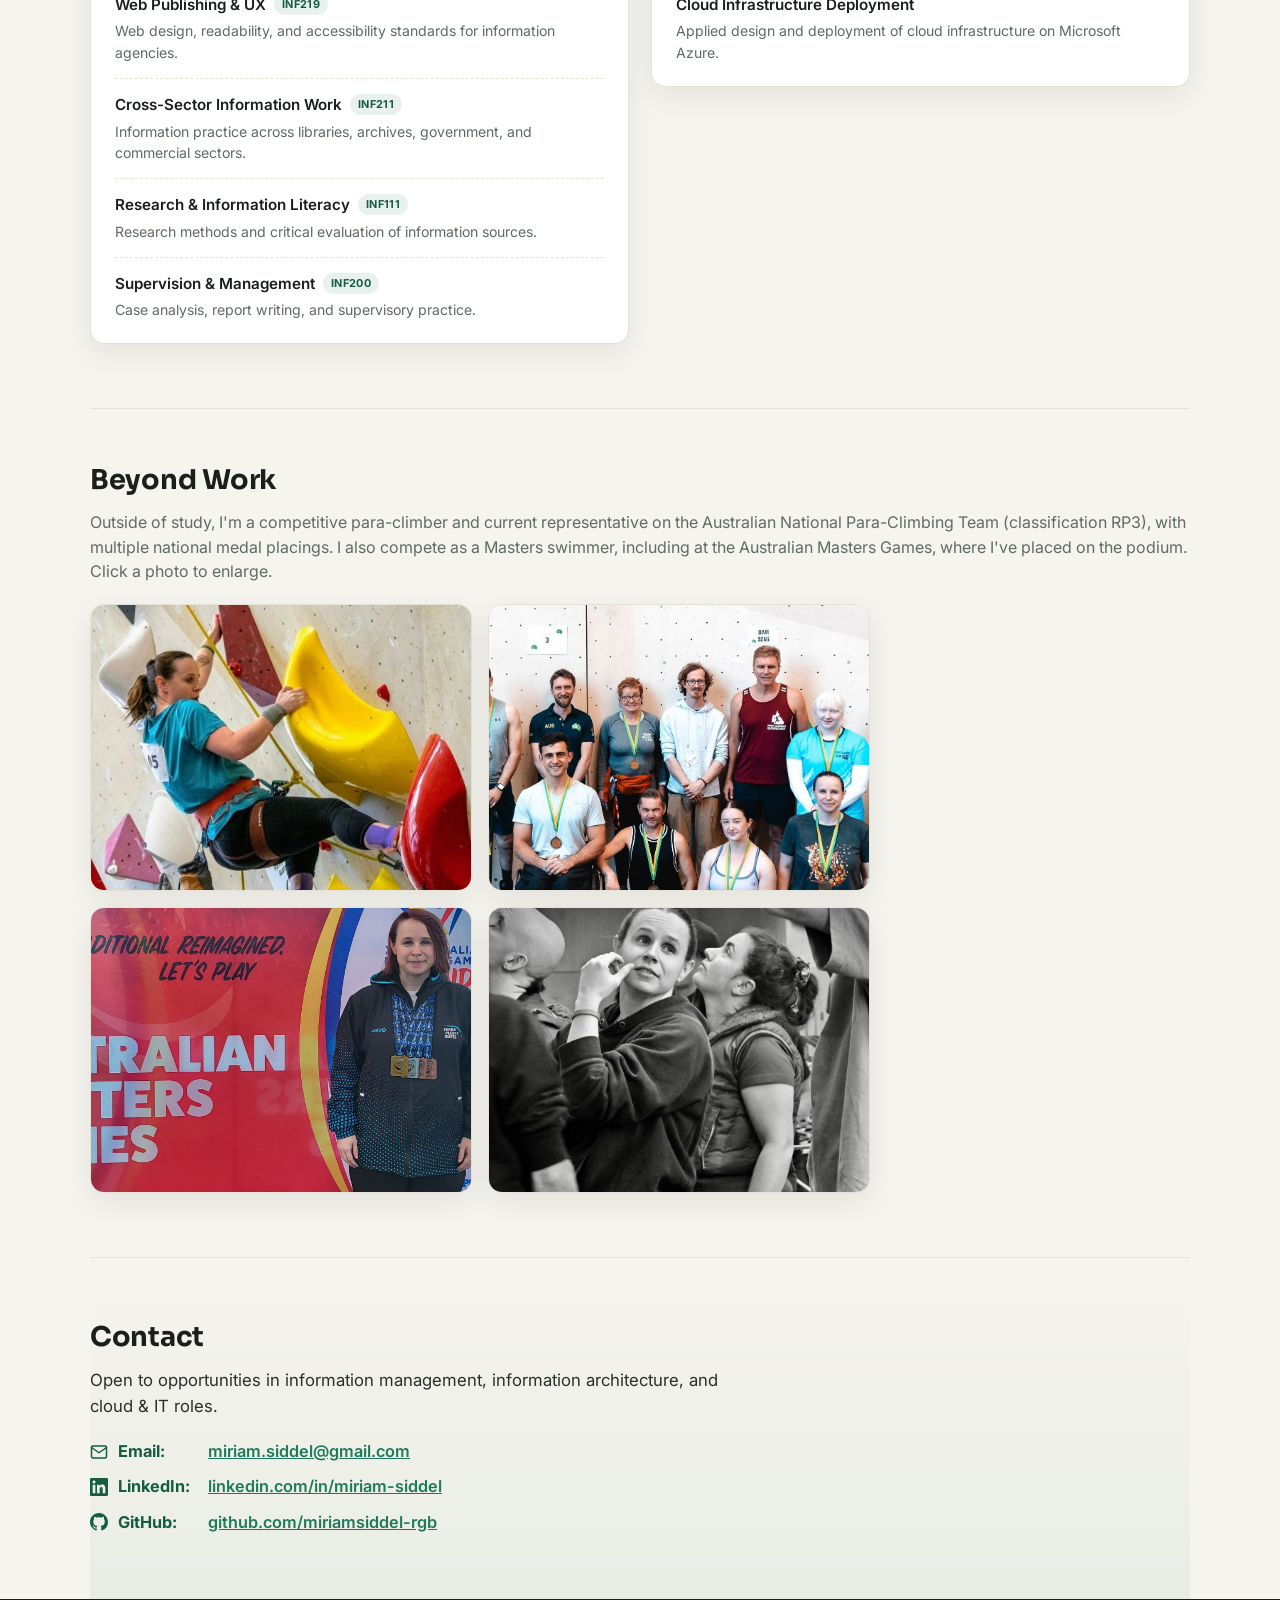
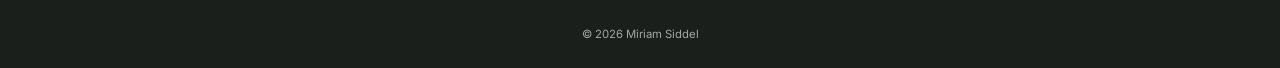
==== commit 5f21d1ae: "Update HydroMATE project content to reflect finished build Reflects the completed capstone: three Ma" ====
--- a/im/index.html
+++ b/im/index.html
@@ -163,24 +163,26 @@
       <div class="project-card">
         <div class="project-header">
           <h4>Business Process Automation — HydroMATE</h4>
-          <span class="project-status">Process analysis & business case complete · automation build in progress</span>
+          <span class="project-status">Complete — three-workflow build with a live intake site</span>
         </div>
         <p class="project-context">Holmesglen Institute — ICTAII401 / BSBTEC404 / ICTICT312, Certificate III in Information Technology (AI Automation & Cloud) (simulated client case study)</p>
-        <p>Acting as an automation consultant for a simulated client (HydroMATE, a scaling smart-bottle company), analysed a customer support process breaking down under four disconnected manual intake channels — phone, email, Telegram, and colleague referrals — which was producing duplicated and dropped enquiries and a rising "non-responsive support" complaint. Selected Customer Support for automation over a higher-volume alternative based on risk-weighted business impact rather than raw scaling relief, mapped the current-state process, and designed an automated intake-and-normalisation workflow feeding a single tracked, de-duplicated log.</p>
+        <p>Acting as an automation consultant for a simulated client (HydroMATE, a scaling smart-bottle company), analysed a customer support process breaking down under four disconnected manual intake channels — phone, email, Telegram, and colleague referrals — which was producing duplicated and dropped enquiries and a rising "non-responsive support" complaint. Selected Customer Support for automation over a higher-volume alternative based on risk-weighted business impact rather than raw scaling relief, then designed and built a three-stage Make automation: webhook capture and normalisation into a tracked log, AI-based priority and type classification, and conditional routing to a definite outcome for every enquiry. Built and deployed a live customer enquiry website with Claude Code, hosted on AWS S3, as the automation's real intake point.</p>
         <img src="../assets/images/hydromate-diagram.png" alt="HydroMATE customer enquiry process diagram, showing four manual intake channels converging into an automation opportunity for collating and normalising enquiries into one tracked log" class="project-diagram">
         <ul class="project-points">
           <li>Identified and prioritised automation opportunities across business functions using risk-weighted, not just volume-based, analysis</li>
           <li>Mapped the current-state manual process end-to-end and diagrammed it</li>
-          <li>Designed an automated multi-channel intake and normalisation workflow using Make, triggered via webhook</li>
-          <li>Identified failure risks in the automated workflow (silent data loss, mis-mapped fields) and designed mitigations (field validation, error notifications)</li>
+          <li>Built and tested three progressively advanced Make workflows: webhook capture and normalisation, AI-based priority/type classification, and three-way conditional routing to escalate, acknowledge or flag each enquiry</li>
+          <li>Added a retry-based error handler on the AI classification step so a temporary AI outage is retried automatically instead of silently failing</li>
           <li>Built and delivered a structured business case pitch — problem, solution, benefits, risk, and a clear ask for stakeholder sign-off</li>
         </ul>
-        <p class="project-outcome"><strong>Recommendation:</strong> Automate the multi-channel enquiry intake and normalisation step — the single point where four disconnected channels currently create duplicated and dropped enquiries — using a Make webhook-triggered workflow feeding one consistently structured, tracked log, while keeping final resolution of sensitive complaints with a human.</p>
+        <p class="project-outcome"><strong>Recommendation:</strong> Automate the enquiry pipeline end-to-end — capture and normalise every channel into one tracked log, classify it by priority, then route it to a definite outcome — so nothing is duplicated or dropped, urgent cases reach a specialist immediately, and routine cases are acknowledged instantly, while final resolution of sensitive complaints stays with a person.</p>
         <div class="exp-tags">
           <span class="unit-tag">Make (Automation)</span>
-          <span class="unit-tag">Process Mapping</span>
+          <span class="unit-tag">AI Classification (Gemini)</span>
+          <span class="unit-tag">Conditional Routing</span>
+          <span class="unit-tag">Telegram Escalation</span>
           <span class="unit-tag">Webhooks</span>
-          <span class="unit-tag">Business Case Development</span>
+          <span class="unit-tag">AWS S3 Deployment</span>
           <span class="unit-tag">Risk Mitigation</span>
         </div>
       </div>
